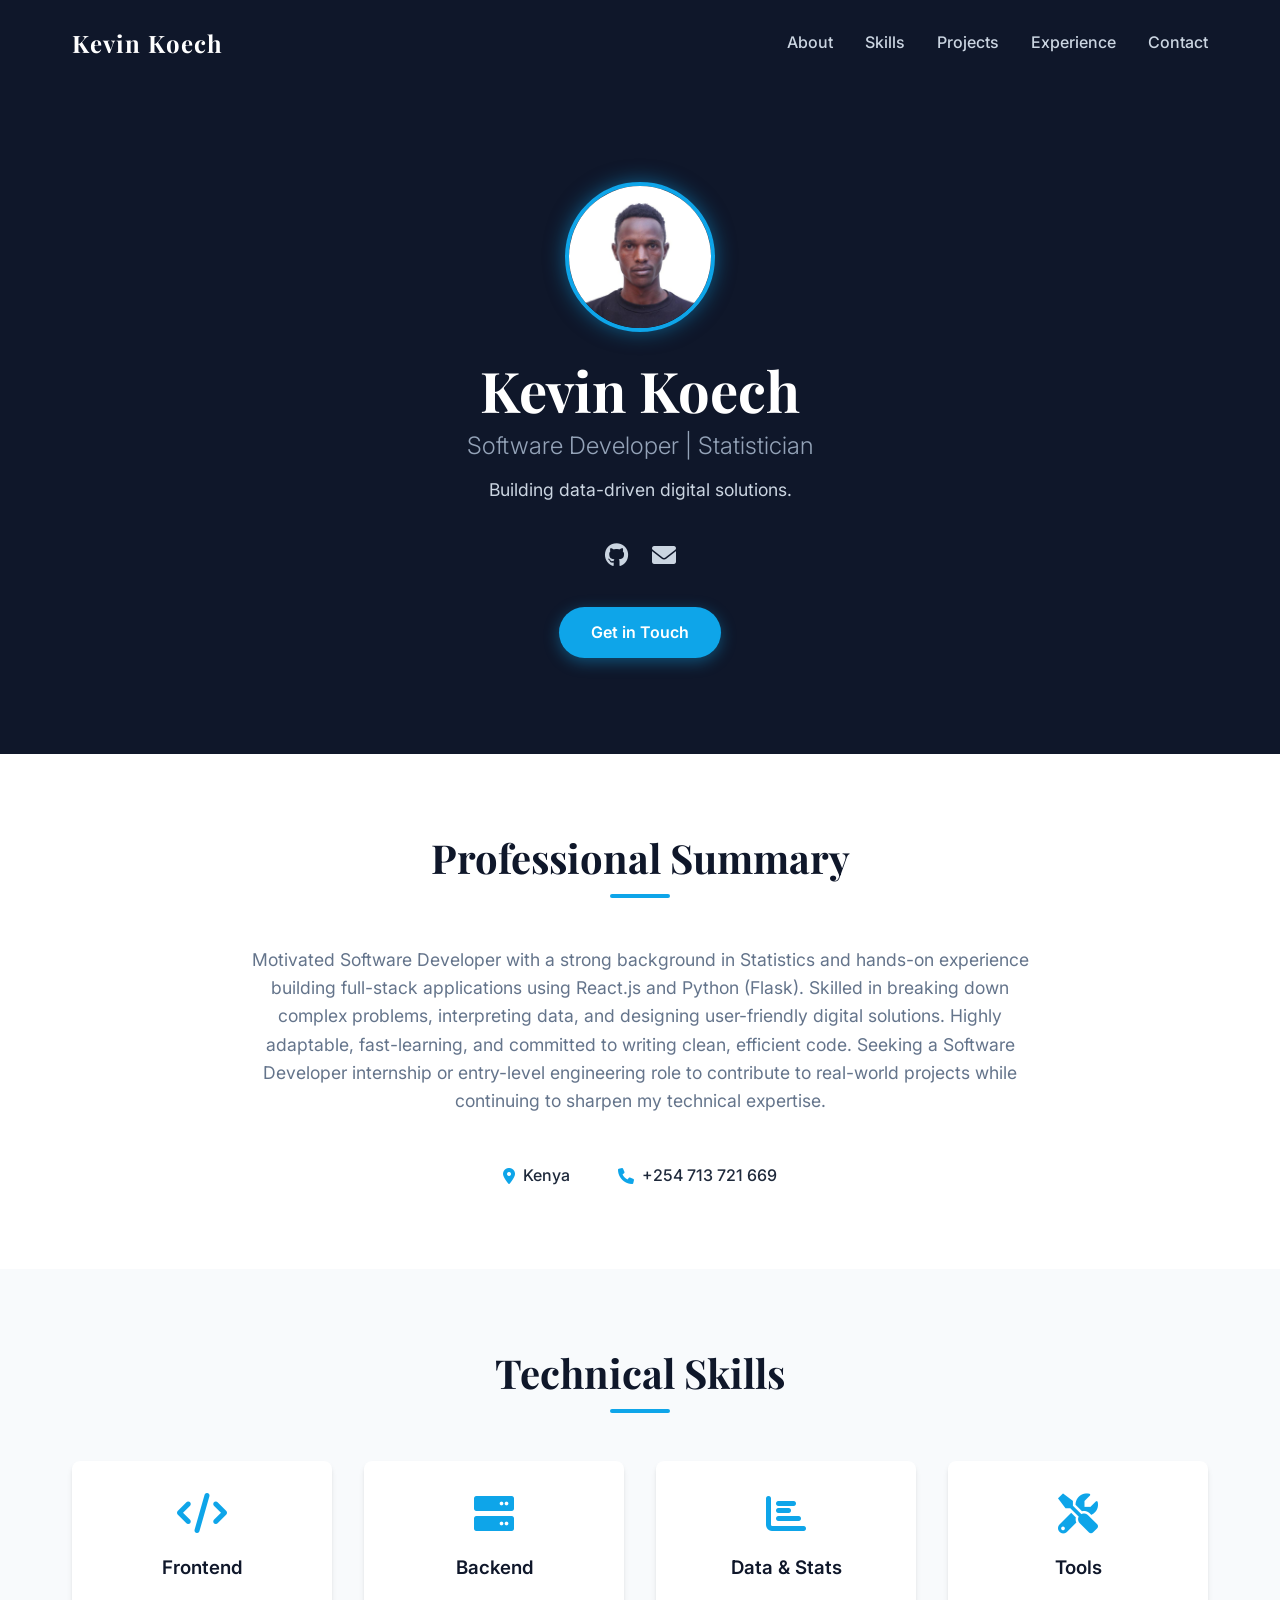
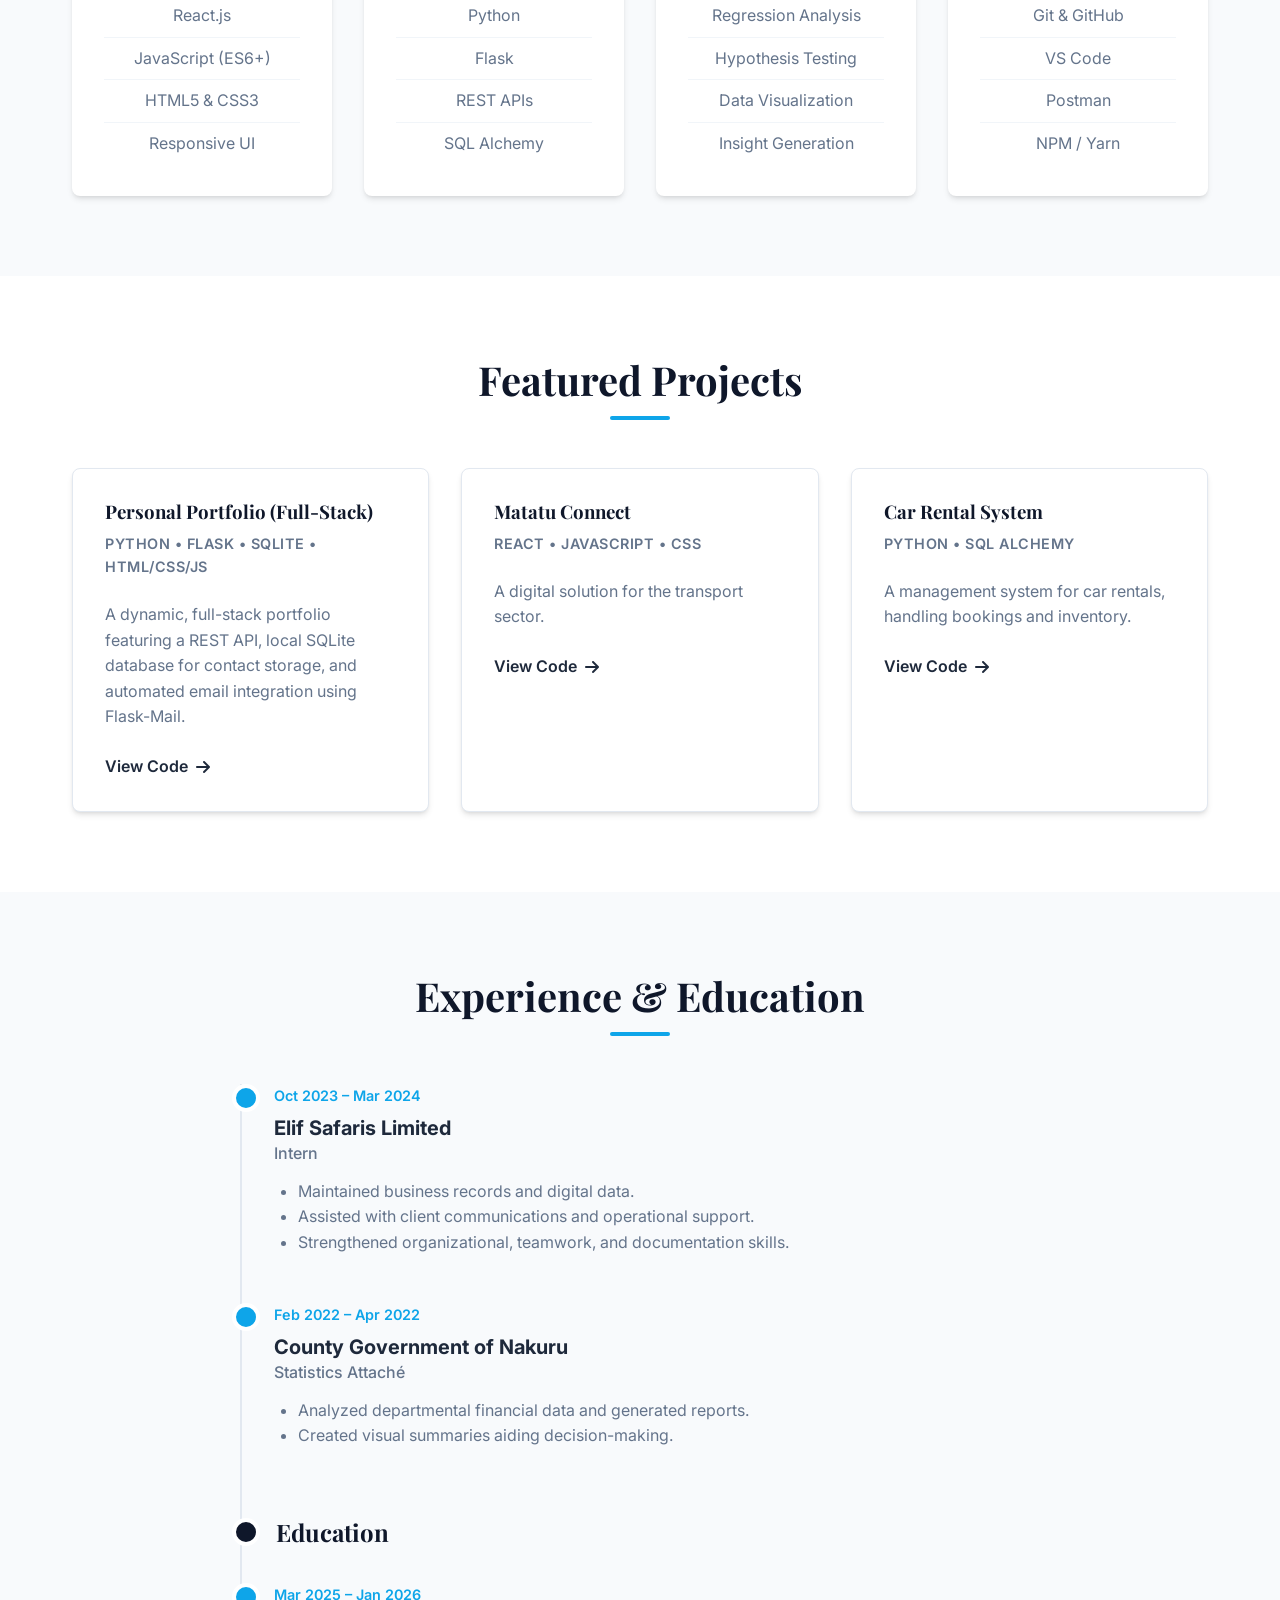
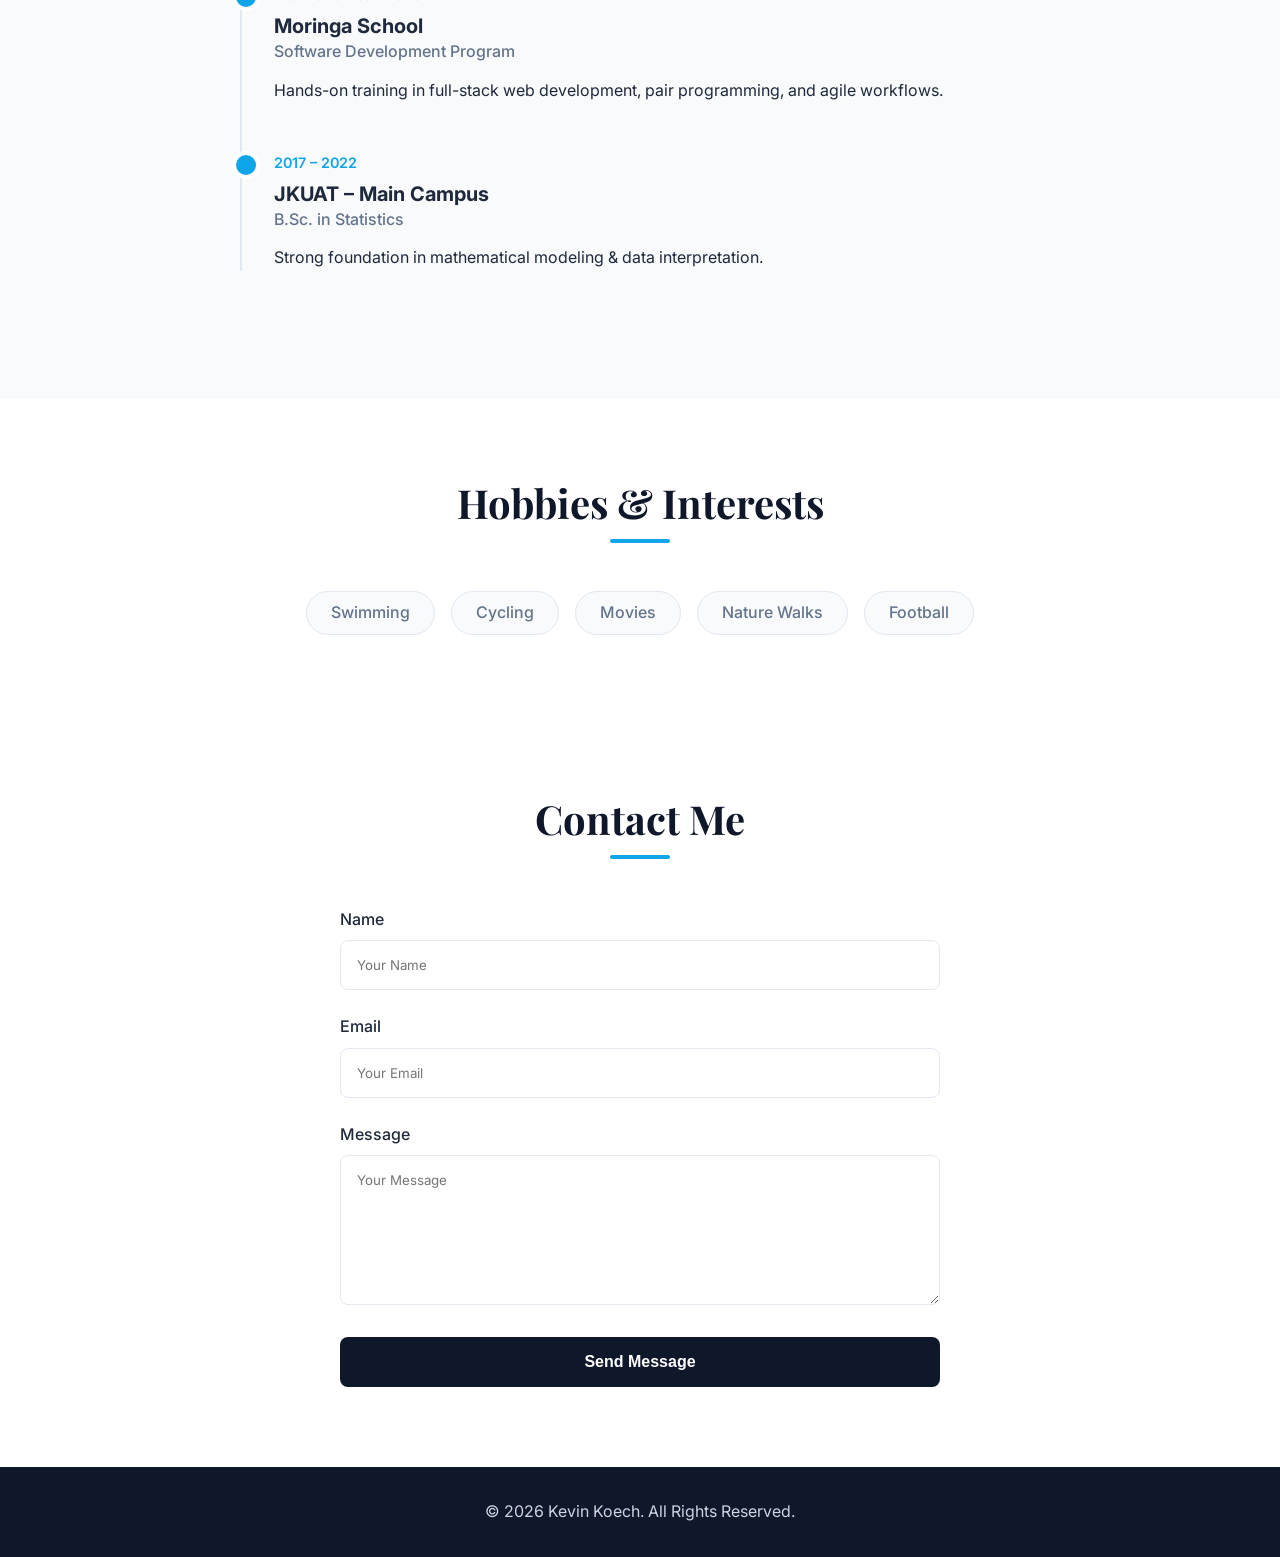
==== frontend/index.html @ fa2303ef "feat: initialize personal portfolio frontend with structure and sections" ====
<!DOCTYPE html>
<html lang="en">
<head>
    <meta charset="UTF-8">
    <meta name="viewport" content="width=device-width, initial-scale=1.0">
    <title>Kevin Koech | Software Developer & Statistician</title>
    <link rel="stylesheet" href="style.css">
    <link rel="icon" href="istockphoto-1432956286-612x612.jpg" type="image/x-jpg">
    <!-- Google Fonts -->
    <link rel="preconnect" href="https://fonts.googleapis.com">
    <link rel="preconnect" href="https://fonts.gstatic.com" crossorigin>
    <link href="https://fonts.googleapis.com/css2?family=Inter:wght@300;400;600;700&family=Playfair+Display:wght@700&display=swap" rel="stylesheet">
    <!-- Font Awesome for Icons -->
    <link rel="stylesheet" href="https://cdnjs.cloudflare.com/ajax/libs/font-awesome/6.0.0/css/all.min.css">
</head>
<body>
    <header id="home">
        <nav class="navbar">
            <div class="logo">Kevin Koech</div>
            <ul class="nav-links">
                <li><a href="#about">About</a></li>
                <li><a href="#skills">Skills</a></li>
                <li><a href="#projects">Projects</a></li>
                <li><a href="#experience">Experience</a></li>
                <li><a href="#contact">Contact</a></li>
            </ul>
            <div class="hamburger">
                <i class="fas fa-bars"></i>
            </div>
        </nav>
        <div class="hero">
            <div class="hero-content">
                <img src="WhatsApp Image 2024-10-29 at 21.34.34.jpeg" alt="Kevin Koech" class="profile-img">
                <h1>Kevin Koech</h1>
                <h2>Software Developer | Statistician</h2>
                <p>Building data-driven digital solutions.</p>
                <div class="social-links">
                    <a href="https://github.com/kvn-koech" target="_blank"><i class="fab fa-github"></i></a>
                    <a href="mailto:kevinkoech007@gmail.com"><i class="fas fa-envelope"></i></a>
                    <!-- Add LinkedIn if available, standard placeholder for now if user didn't provide -->
                </div>
                <a href="#contact" class="cta-btn">Get in Touch</a>
            </div>
        </div>
    </header>

    <main>
        <section id="about" class="section">
            <div class="container">
                <h2 class="section-title">Professional Summary</h2>
                <p class="summary-text">
                    Motivated Software Developer with a strong background in Statistics and hands-on experience building full-stack applications using React.js and Python (Flask). Skilled in breaking down complex problems, interpreting data, and designing user-friendly digital solutions. Highly adaptable, fast-learning, and committed to writing clean, efficient code. Seeking a Software Developer internship or entry-level engineering role to contribute to real-world projects while continuing to sharpen my technical expertise.
                </p>
                
                <div class="personal-details">
                    <div class="detail-item">
                        <i class="fas fa-map-marker-alt"></i>
                        <span>Kenya</span>
                    </div>
                    <div class="detail-item">
                        <i class="fas fa-phone"></i>
                        <span>+254 713 721 669</span>
                    </div>
                </div>
            </div>
        </section>

        <section id="skills" class="section bg-light">
            <div class="container">
                <h2 class="section-title">Technical Skills</h2>
                <div class="skills-grid">
                    <div class="skill-card">
                        <i class="fas fa-code"></i>
                        <h3>Frontend</h3>
                        <ul>
                            <li>React.js</li>
                            <li>JavaScript (ES6+)</li>
                            <li>HTML5 & CSS3</li>
                            <li>Responsive UI</li>
                        </ul>
                    </div>
                    <div class="skill-card">
                        <i class="fas fa-server"></i>
                        <h3>Backend</h3>
                        <ul>
                            <li>Python</li>
                            <li>Flask</li>
                            <li>REST APIs</li>
                            <li>SQL Alchemy</li>
                        </ul>
                    </div>
                    <div class="skill-card">
                        <i class="fas fa-chart-bar"></i>
                        <h3>Data & Stats</h3>
                        <ul>
                            <li>Regression Analysis</li>
                            <li>Hypothesis Testing</li>
                            <li>Data Visualization</li>
                            <li>Insight Generation</li>
                        </ul>
                    </div>
                    <div class="skill-card">
                        <i class="fas fa-tools"></i>
                        <h3>Tools</h3>
                        <ul>
                            <li>Git & GitHub</li>
                            <li>VS Code</li>
                            <li>Postman</li>
                            <li>NPM / Yarn</li>
                        </ul>
                    </div>
                </div>
            </div>
        </section>

        <section id="projects" class="section">
            <div class="container">
                <h2 class="section-title">Featured Projects</h2>
                <div class="projects-grid">
                    <div class="project-card">
                        <div class="project-info">
                            <h3>Personal Portfolio (Full-Stack)</h3>
                            <p class="tech-stack">Python • Flask • SQLite • HTML/CSS/JS</p>
                            <p>A dynamic, full-stack portfolio featuring a REST API, local SQLite database for contact storage, and automated email integration using Flask-Mail.</p>
                            <a href="https://github.com/kvn-koech" target="_blank" class="project-link">View Code <i class="fas fa-arrow-right"></i></a>
                        </div>
                    </div>
                    <div class="project-card">
                        <div class="project-info">
                            <h3>Matatu Connect</h3>
                            <p class="tech-stack">React • JavaScript • CSS</p>
                            <p>A digital solution for the transport sector.</p>
                            <a href="https://github.com/kvn-koech" target="_blank" class="project-link">View Code <i class="fas fa-arrow-right"></i></a>
                        </div>
                    </div>
                    <div class="project-card">
                        <div class="project-info">
                            <h3>Car Rental System</h3>
                            <p class="tech-stack">Python • SQL Alchemy</p>
                            <p>A management system for car rentals, handling bookings and inventory.</p>
                            <a href="https://github.com/kvn-koech" target="_blank" class="project-link">View Code <i class="fas fa-arrow-right"></i></a>
                        </div>
                    </div>
                </div>
            </div>
        </section>

        <section id="experience" class="section bg-light">
            <div class="container">
                <h2 class="section-title">Experience & Education</h2>
                <div class="timeline">
                    <!-- Experience -->
                    <div class="timeline-item">
                        <div class="timeline-date">Oct 2023 – Mar 2024</div>
                        <div class="timeline-content">
                            <h3>Elif Safaris Limited</h3>
                            <h4>Intern</h4>
                            <ul>
                                <li>Maintained business records and digital data.</li>
                                <li>Assisted with client communications and operational support.</li>
                                <li>Strengthened organizational, teamwork, and documentation skills.</li>
                            </ul>
                        </div>
                    </div>
                    <div class="timeline-item">
                        <div class="timeline-date">Feb 2022 – Apr 2022</div>
                        <div class="timeline-content">
                            <h3>County Government of Nakuru</h3>
                            <h4>Statistics Attaché</h4>
                            <ul>
                                <li>Analyzed departmental financial data and generated reports.</li>
                                <li>Created visual summaries aiding decision-making.</li>
                            </ul>
                        </div>
                    </div>
                    
                    <!-- Education -->
                    <div class="timeline-divider">Education</div>
                    
                    <div class="timeline-item">
                        <div class="timeline-date">Mar 2025 – Jan 2026</div>
                        <div class="timeline-content">
                            <h3>Moringa School</h3>
                            <h4>Software Development Program</h4>
                            <p>Hands-on training in full-stack web development, pair programming, and agile workflows.</p>
                        </div>
                    </div>
                    <div class="timeline-item">
                        <div class="timeline-date">2017 – 2022</div>
                        <div class="timeline-content">
                            <h3>JKUAT – Main Campus</h3>
                            <h4>B.Sc. in Statistics</h4>
                            <p>Strong foundation in mathematical modeling & data interpretation.</p>
                        </div>
                    </div>
                </div>
            </div>
        </section>
        
        <section id="hobbies" class="section">
             <div class="container">
                <h2 class="section-title">Hobbies & Interests</h2>
                <div class="hobbies-container">
                    <span class="hobby-tag">Swimming</span>
                    <span class="hobby-tag">Cycling</span>
                    <span class="hobby-tag">Movies</span>
                    <span class="hobby-tag">Nature Walks</span>
                    <span class="hobby-tag">Football</span>
                </div>
             </div>
        </section>

        <section id="contact" class="section contact-section">
            <div class="container">
                <h2 class="section-title">Contact Me</h2>
                <form id="contact-form">
                    <div class="form-group">
                        <label for="name">Name</label>
                        <input type="text" id="name" name="name" required placeholder="Your Name">
                    </div>
                    <div class="form-group">
                        <label for="email">Email</label>
                        <input type="email" id="email" name="email" required placeholder="Your Email">
                    </div>
                    <div class="form-group">
                        <label for="message">Message</label>
                        <textarea id="message" name="message" required placeholder="Your Message"></textarea>
                    </div>
                    <button type="submit" class="submit-btn">Send Message</button>
                </form>
            </div>
        </section>
    </main>

    <footer>
        <div class="container">
            <p>&copy; 2026 Kevin Koech. All Rights Reserved.</p>
        </div>
    </footer>

    <script src="script.js"></script>
</body>
</html>
---- frontend/style.css ----
/* CSS Variables for Premium Theme */
:root {
    --primary-color: #0f172a;    /* Slate 900 */
    --secondary-color: #334155;  /* Slate 700 */
    --accent-color: #0ea5e9;     /* Sky 500 */
    --accent-hover: #0284c7;     /* Sky 600 */
    --light-bg: #f8fafc;         /* Slate 50 */
    --white: #ffffff;
    --text-primary: #1e293b;     /* Slate 800 */
    --text-secondary: #64748b;   /* Slate 500 */
    --shadow: 0 4px 6px -1px rgb(0 0 0 / 0.1), 0 2px 4px -2px rgb(0 0 0 / 0.1);
    --shadow-hover: 0 10px 15px -3px rgb(0 0 0 / 0.1), 0 4px 6px -4px rgb(0 0 0 / 0.1);
    --radius: 0.5rem;
    --transition: all 0.3s ease;
}

/* Global Reset & Typography */
* {
    margin: 0;
    padding: 0;
    box-sizing: border-box;
}

body {
    font-family: 'Inter', sans-serif;
    line-height: 1.6;
    color: var(--text-primary);
    background-color: var(--white);
    scroll-behavior: smooth;
}

h1, h2, h3, h4 {
    font-family: 'Playfair Display', serif;
    color: var(--primary-color);
    line-height: 1.2;
}

a {
    text-decoration: none;
    color: inherit;
    transition: var(--transition);
}

ul {
    list-style: none;
}

img {
    max-width: 100%;
    display: block;
}

/* Utilities */
.container {
    max-width: 1200px;
    margin: 0 auto;
    padding: 0 2rem;
}

.section {
    padding: 5rem 0;
}

.section-title {
    font-size: 2.5rem;
    text-align: center;
    margin-bottom: 3rem;
    position: relative;
    padding-bottom: 1rem;
}

.section-title::after {
    content: '';
    position: absolute;
    bottom: 0;
    left: 50%;
    transform: translateX(-50%);
    width: 60px;
    height: 4px;
    background-color: var(--accent-color);
    border-radius: 2px;
}

.bg-light {
    background-color: var(--light-bg);
}

/* Header & Navbar */
header {
    background-color: var(--primary-color);
    color: var(--white);
    position: relative;
}

.navbar {
    display: flex;
    justify-content: space-between;
    align-items: center;
    padding: 1.5rem 2rem;
    max-width: 1200px;
    margin: 0 auto;
}

.logo {
    font-family: 'Playfair Display', serif;
    font-size: 1.5rem;
    font-weight: 700;
    letter-spacing: 1px;
}

.nav-links {
    display: flex;
    gap: 2rem;
}

.nav-links a {
    color: #cbd5e1; /* Slate 300 */
    font-weight: 500;
    position: relative;
}

.nav-links a:hover {
    color: var(--white);
}

.nav-links a::after {
    content: '';
    position: absolute;
    width: 0;
    height: 2px;
    bottom: -5px;
    left: 0;
    background-color: var(--accent-color);
    transition: var(--transition);
}

.nav-links a:hover::after {
    width: 100%;
}

.hamburger {
    display: none;
    cursor: pointer;
    font-size: 1.5rem;
}

/* Hero Section */
.hero {
    display: flex;
    justify-content: center;
    align-items: center;
    text-align: center;
    padding: 6rem 1rem;
    background: linear-gradient(rgba(15, 23, 42, 0.9), rgba(15, 23, 42, 0.9)), url('https://images.unsplash.com/photo-1451187580459-43490279c0fa?auto=format&fit=crop&q=80') center/cover no-repeat;
}

.profile-img {
    width: 150px;
    height: 150px;
    border-radius: 50%;
    border: 4px solid var(--accent-color);
    object-fit: cover;
    margin: 0 auto 1.5rem;
    box-shadow: 0 0 20px rgba(14, 165, 233, 0.5);
}

.hero h1 {
    font-size: 3.5rem;
    margin-bottom: 0.5rem;
    color: var(--white);
}

.hero h2 {
    font-family: 'Inter', sans-serif;
    font-size: 1.5rem;
    font-weight: 300;
    color: #94a3b8; /* Slate 400 */
    margin-bottom: 1rem;
}

.hero p {
    font-size: 1.1rem;
    color: #cbd5e1;
    margin-bottom: 2rem;
}

.social-links {
    display: flex;
    justify-content: center;
    gap: 1.5rem;
    margin-bottom: 2rem;
}

.social-links a {
    font-size: 1.5rem;
    color: #cbd5e1;
}

.social-links a:hover {
    color: var(--accent-color);
    transform: translateY(-3px);
}

.cta-btn {
    display: inline-block;
    padding: 0.8rem 2rem;
    background-color: var(--accent-color);
    color: var(--white);
    border-radius: 50px;
    font-weight: 600;
    box-shadow: 0 4px 15px rgba(14, 165, 233, 0.4);
}

.cta-btn:hover {
    background-color: var(--accent-hover);
    transform: translateY(-2px);
    box-shadow: 0 6px 20px rgba(14, 165, 233, 0.6);
}

/* About Section */
.summary-text {
    font-size: 1.1rem;
    text-align: center;
    max-width: 800px;
    margin: 0 auto 3rem;
    color: var(--text-secondary);
}

.personal-details {
    display: flex;
    justify-content: center;
    gap: 3rem;
    color: var(--text-primary);
    font-weight: 500;
}

.detail-item {
    display: flex;
    align-items: center;
    gap: 0.5rem;
}

.detail-item i {
    color: var(--accent-color);
}

/* Skills Grid */
.skills-grid {
    display: grid;
    grid-template-columns: repeat(auto-fit, minmax(250px, 1fr));
    gap: 2rem;
}

.skill-card {
    background-color: var(--white);
    padding: 2rem;
    border-radius: var(--radius);
    box-shadow: var(--shadow);
    text-align: center;
    transition: var(--transition);
}

.skill-card:hover {
    transform: translateY(-5px);
    box-shadow: var(--shadow-hover);
}

.skill-card i {
    font-size: 2.5rem;
    color: var(--accent-color);
    margin-bottom: 1.5rem;
}

.skill-card h3 {
    margin-bottom: 1rem;
    font-family: 'Inter', sans-serif;
    font-weight: 600;
}

.skill-card ul li {
    padding: 0.5rem 0;
    color: var(--text-secondary);
    border-bottom: 1px solid #f1f5f9;
}

.skill-card ul li:last-child {
    border-bottom: none;
}

/* Projects Grid */
.projects-grid {
    display: grid;
    grid-template-columns: repeat(auto-fit, minmax(300px, 1fr));
    gap: 2rem;
}

.project-card {
    background-color: var(--white);
    border-radius: var(--radius);
    overflow: hidden;
    box-shadow: var(--shadow);
    border: 1px solid #e2e8f0;
    transition: var(--transition);
}

.project-card:hover {
    transform: translateY(-5px);
    box-shadow: var(--shadow-hover);
    border-color: var(--accent-color);
}

.project-info {
    padding: 2rem;
}

.project-info h3 {
    margin-bottom: 0.5rem;
    font-family: 'Playfair Display', serif;
}

.tech-stack {
    color: var(--accent-color);
    font-size: 0.9rem;
    font-weight: 600;
    margin-bottom: 1rem;
    text-transform: uppercase;
    letter-spacing: 0.5px;
}

.project-info p {
    color: var(--text-secondary);
    margin-bottom: 1.5rem;
}

.project-link {
    display: inline-flex;
    align-items: center;
    gap: 0.5rem;
    color: var(--text-primary);
    font-weight: 600;
}

.project-link:hover {
    color: var(--accent-color);
}

/* Timeline (Experience & Education) */
.timeline {
    max-width: 800px;
    margin: 0 auto;
    position: relative;
    padding-left: 2rem;
    border-left: 2px solid #e2e8f0;
}

.timeline-item {
    margin-bottom: 3rem;
    position: relative;
}

.timeline-item::before {
    content: '';
    position: absolute;
    width: 20px;
    height: 20px;
    background-color: var(--accent-color);
    border-radius: 50%;
    left: -2.6rem;
    top: 0;
    border: 4px solid var(--white);
}

.timeline-date {
    font-size: 0.9rem;
    color: var(--accent-color);
    font-weight: 600;
    margin-bottom: 0.5rem;
}

.timeline-content h3 {
    font-size: 1.25rem;
    margin-bottom: 0.25rem;
    font-family: 'Inter', sans-serif;
    color: var(--text-primary);
}

.timeline-content h4 {
    font-size: 1rem;
    color: var(--text-secondary);
    font-family: 'Inter', sans-serif;
    margin-bottom: 1rem;
    font-weight: 500;
}

.timeline-content ul {
    list-style: disc;
    padding-left: 1.5rem;
    color: var(--text-secondary);
}

.timeline-divider {
    font-size: 1.5rem;
    font-family: 'Playfair Display', serif;
    font-weight: 700;
    color: var(--primary-color);
    margin: 4rem 0 2rem -2.6rem;
    display: flex;
    align-items: center;
    gap: 1rem;
}

.timeline-divider::before {
    content: '';
    display: block;
    width: 20px;
    height: 20px;
    background-color: var(--primary-color);
    border-radius: 50%;
    border: 4px solid var(--white);
}

/* Hobbies */
.hobbies-container {
    display: flex;
    justify-content: center;
    flex-wrap: wrap;
    gap: 1rem;
}

.hobby-tag {
    background-color: var(--light-bg);
    padding: 0.5rem 1.5rem;
    border-radius: 50px;
    color: var(--text-secondary);
    font-weight: 500;
    border: 1px solid #e2e8f0;
    transition: var(--transition);
}

.hobby-tag:hover {
    background-color: var(--accent-color);
    color: var(--white);
    border-color: var(--accent-color);
}

/* Contact Form */
.contact-section {
    background-color: var(--white);
}

#contact-form {
    max-width: 600px;
    margin: 0 auto;
}

.form-group {
    margin-bottom: 1.5rem;
}

.form-group label {
    display: block;
    margin-bottom: 0.5rem;
    color: var(--text-primary);
    font-weight: 500;
}

.form-group input,
.form-group textarea {
    width: 100%;
    padding: 1rem;
    border: 1px solid #e2e8f0;
    border-radius: var(--radius);
    font-family: 'Inter', sans-serif;
    transition: var(--transition);
}

.form-group textarea {
    height: 150px;
    resize: vertical;
}

.form-group input:focus,
.form-group textarea:focus {
    outline: none;
    border-color: var(--accent-color);
    box-shadow: 0 0 0 3px rgba(14, 165, 233, 0.1);
}

.submit-btn {
    width: 100%;
    padding: 1rem;
    background-color: var(--primary-color);
    color: var(--white);
    border: none;
    border-radius: var(--radius);
    font-size: 1rem;
    font-weight: 600;
    cursor: pointer;
    transition: var(--transition);
}

.submit-btn:hover {
    background-color: var(--secondary-color);
}

/* Footer */
footer {
    background-color: var(--primary-color);
    color: #cbd5e1;
    text-align: center;
    padding: 2rem 0;
}

/* Responsive */
@media (max-width: 768px) {
    .nav-links {
        display: none;
        flex-direction: column;
        position: absolute;
        top: 100%;
        left: 0;
        width: 100%;
        background-color: var(--primary-color);
        padding: 1rem 0;
        text-align: center;
    }
    
    .nav-links.active {
        display: flex;
    }
    
    .hamburger {
        display: block;
    }
    
    .hero h1 {
        font-size: 2.5rem;
    }
    
    .timeline {
        padding-left: 1.5rem;
    }
    
    .timeline-item::before {
        left: -1.9rem;
        width: 12px;
        height: 12px;
        border-width: 2px;
    }
    
    .timeline-divider {
        margin-left: -1.9rem;
    }
    
    .personal-details {
        flex-direction: column;
        align-items: center;
        gap: 1rem;
    }
}
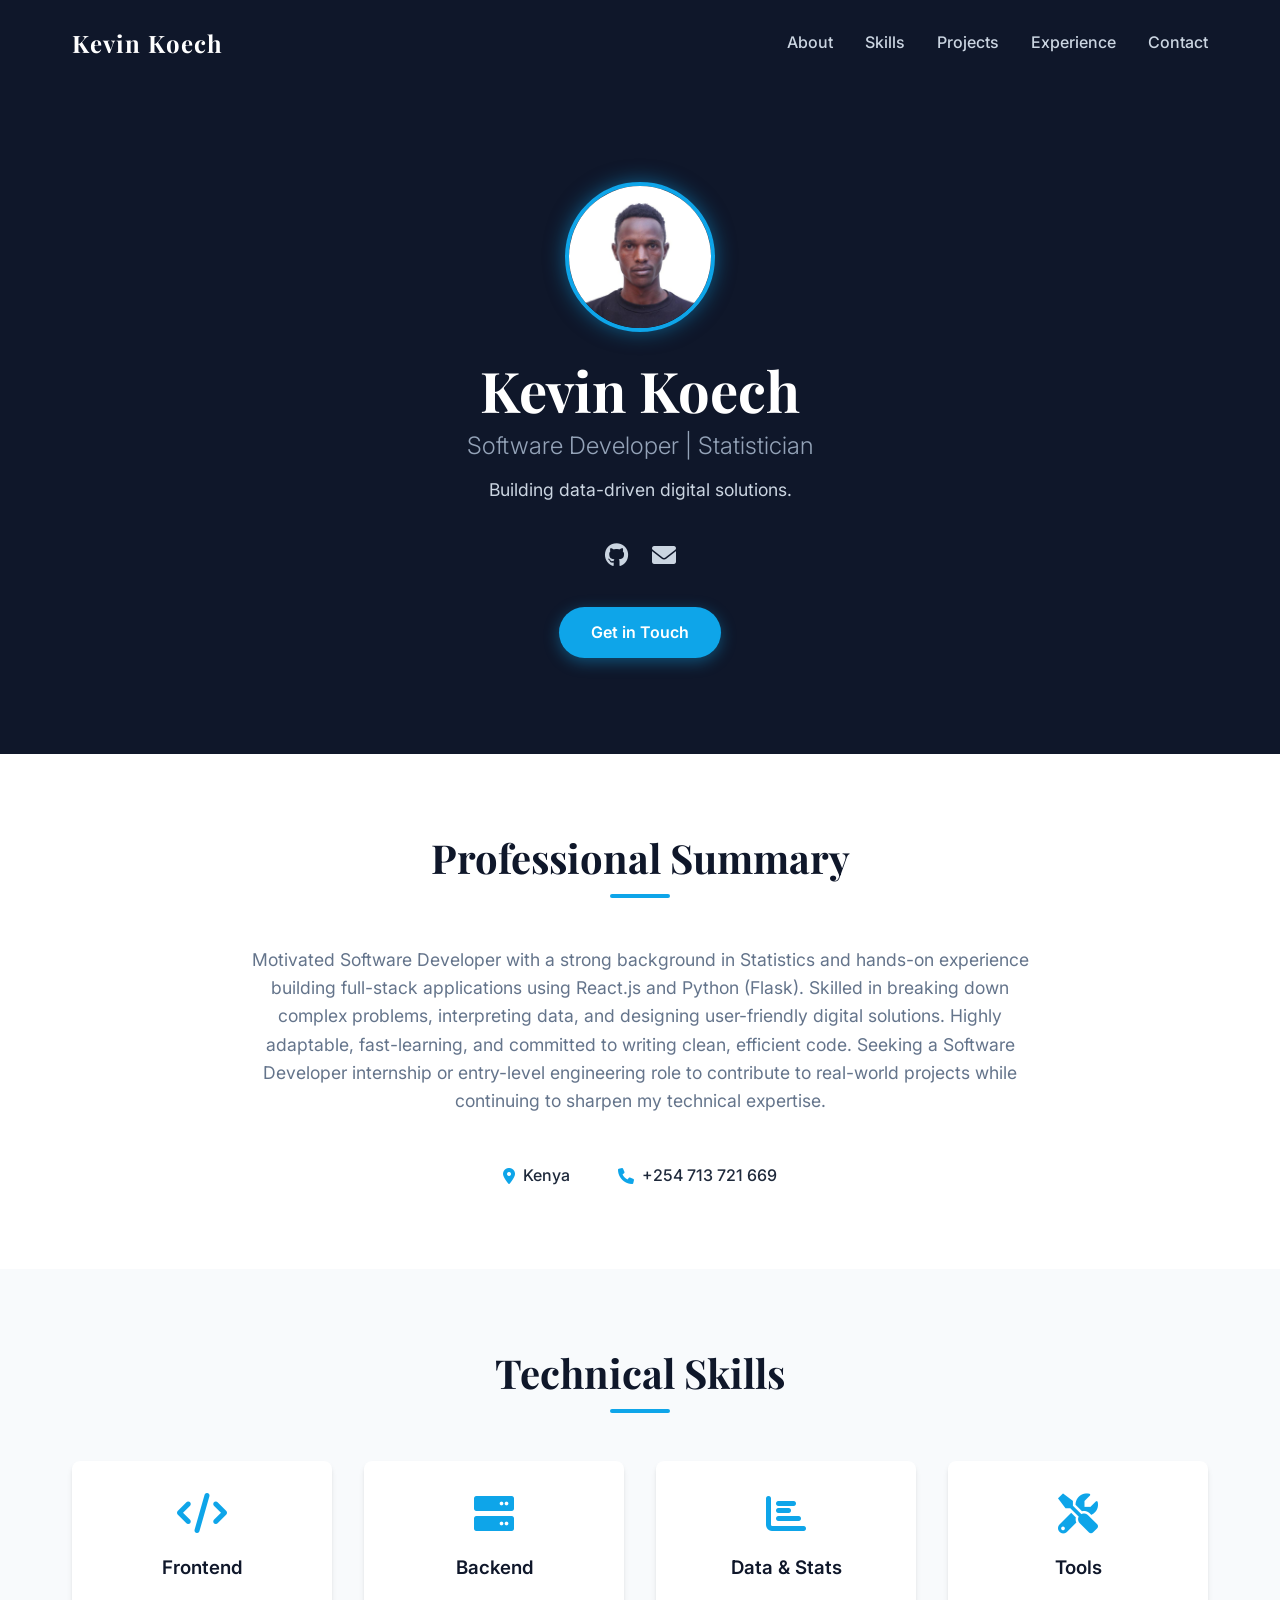
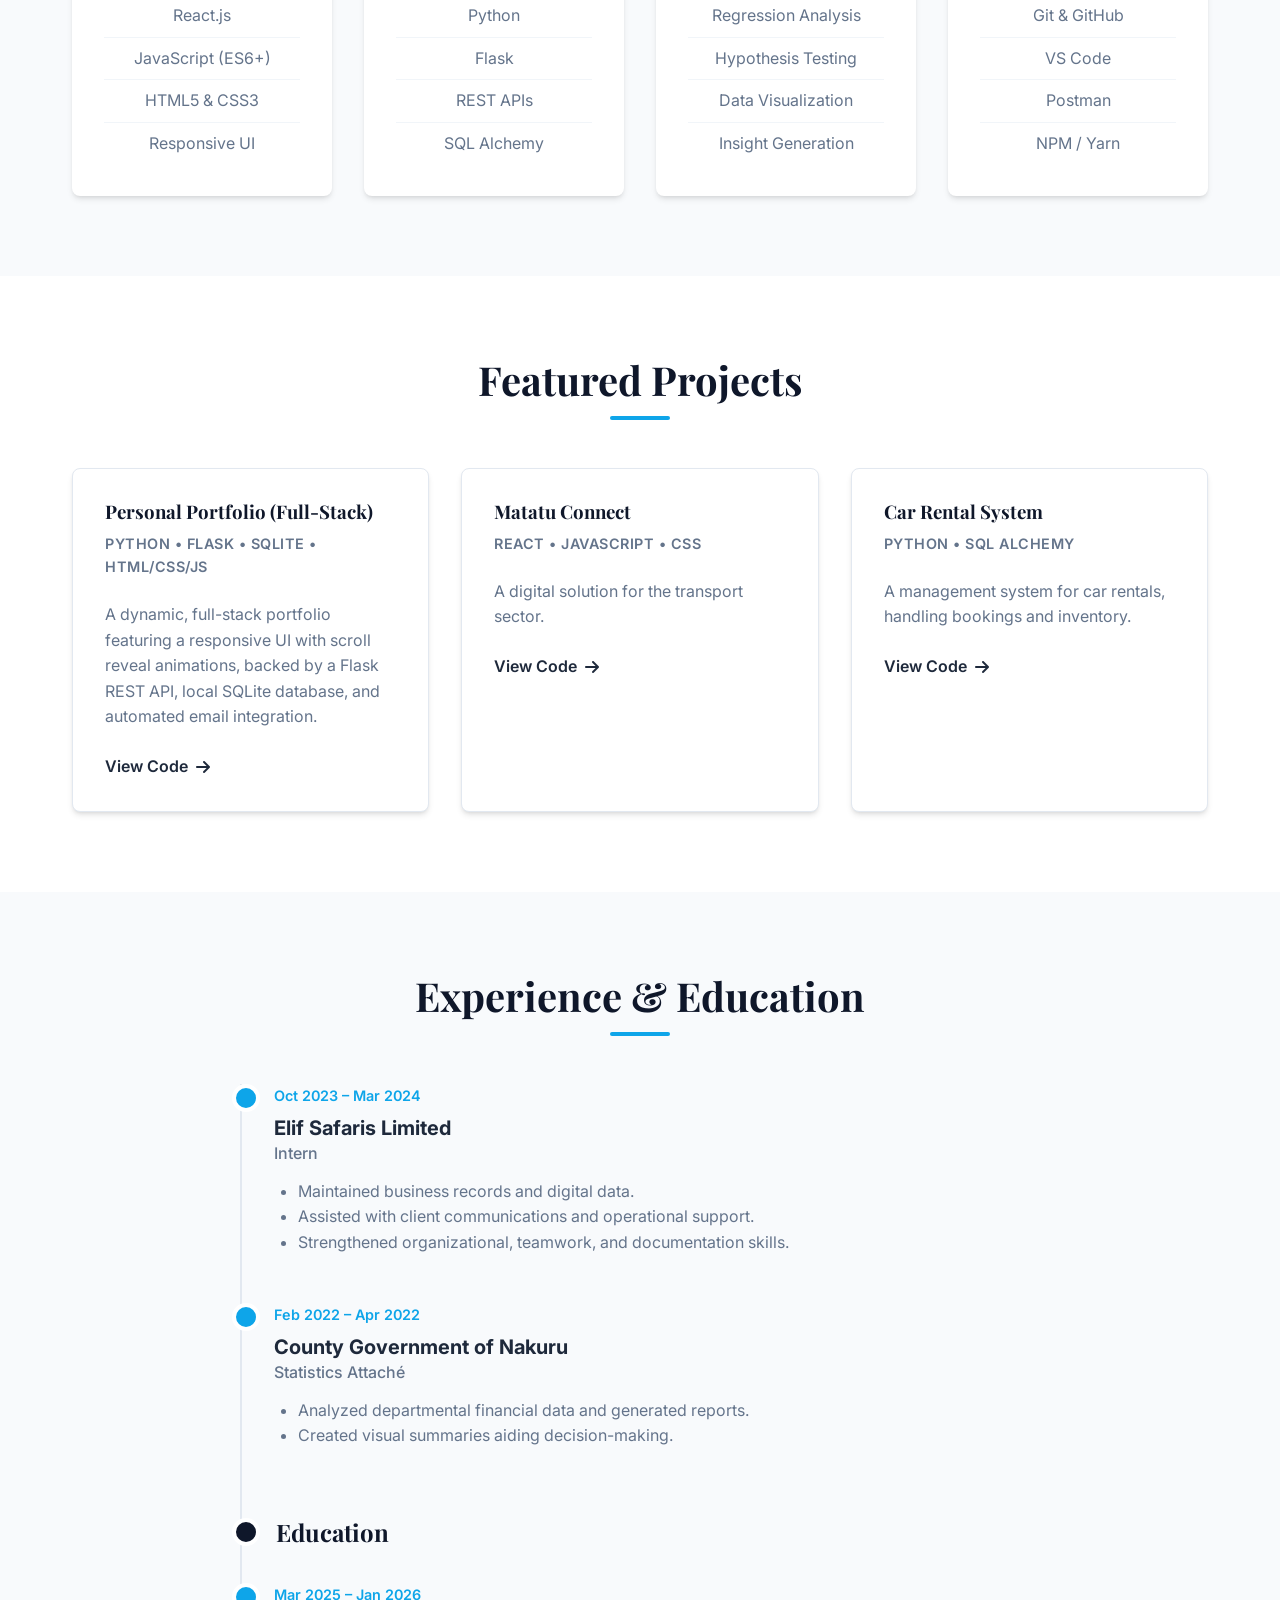
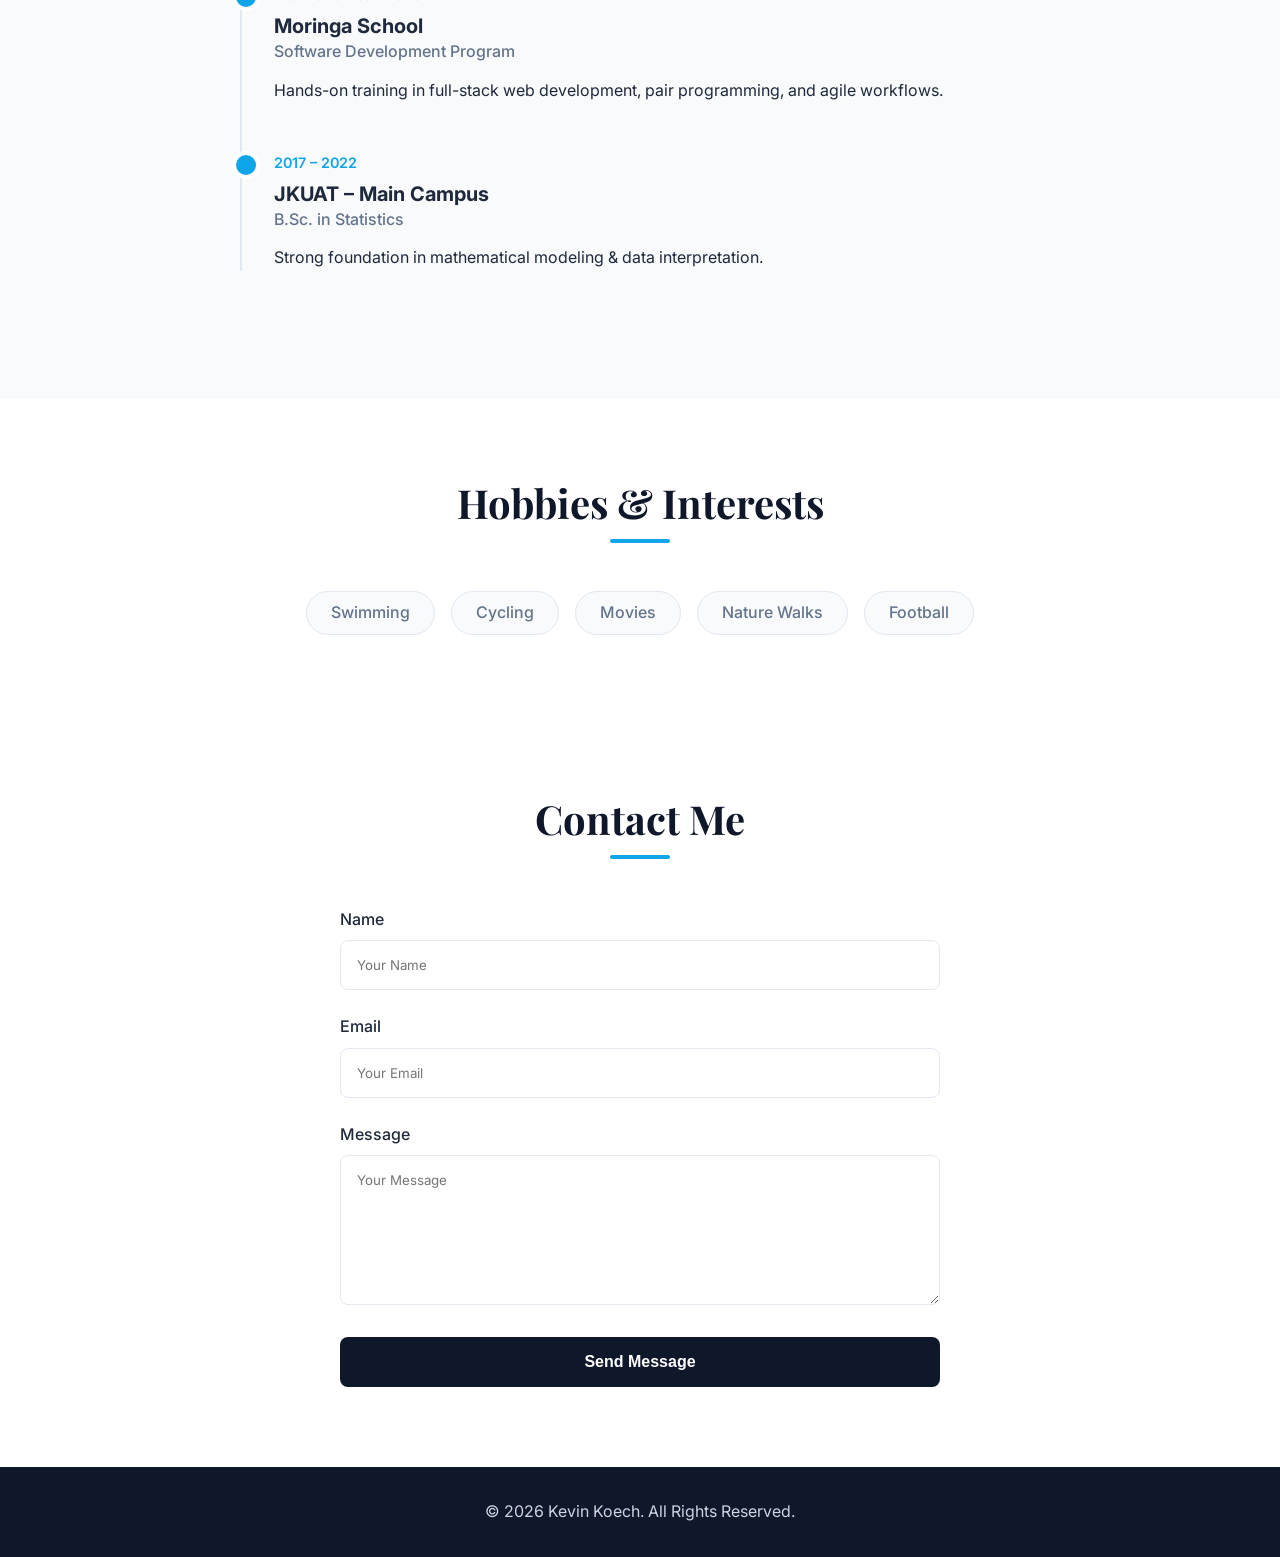
==== commit d7291bc0: "feat: initialize personal portfolio frontend with index.html structure" ====
--- a/frontend/index.html
+++ b/frontend/index.html
@@ -121,7 +121,7 @@
                         <div class="project-info">
                             <h3>Personal Portfolio (Full-Stack)</h3>
                             <p class="tech-stack">Python • Flask • SQLite • HTML/CSS/JS</p>
-                            <p>A dynamic, full-stack portfolio featuring a REST API, local SQLite database for contact storage, and automated email integration using Flask-Mail.</p>
+                            <p>A dynamic, full-stack portfolio featuring a responsive UI with scroll reveal animations, backed by a Flask REST API, local SQLite database, and automated email integration.</p>
                             <a href="https://github.com/kvn-koech" target="_blank" class="project-link">View Code <i class="fas fa-arrow-right"></i></a>
                         </div>
                     </div>
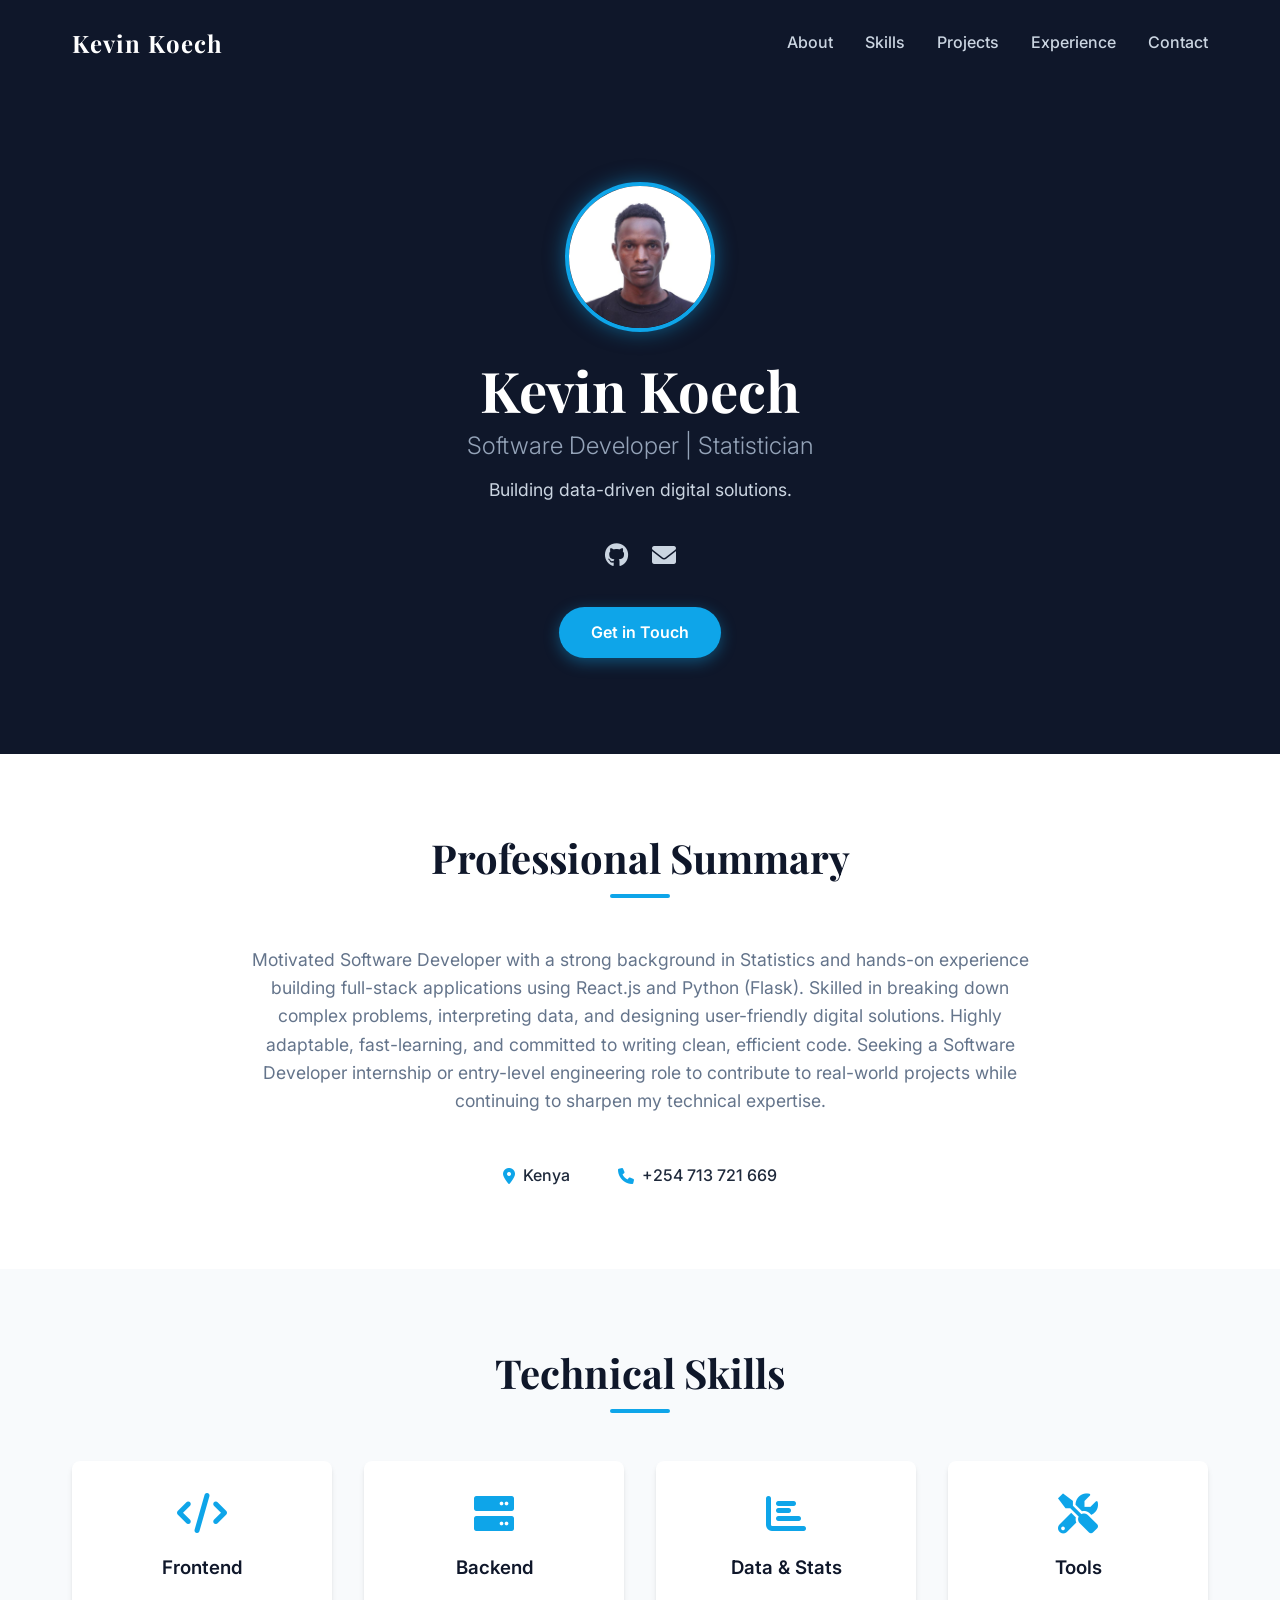
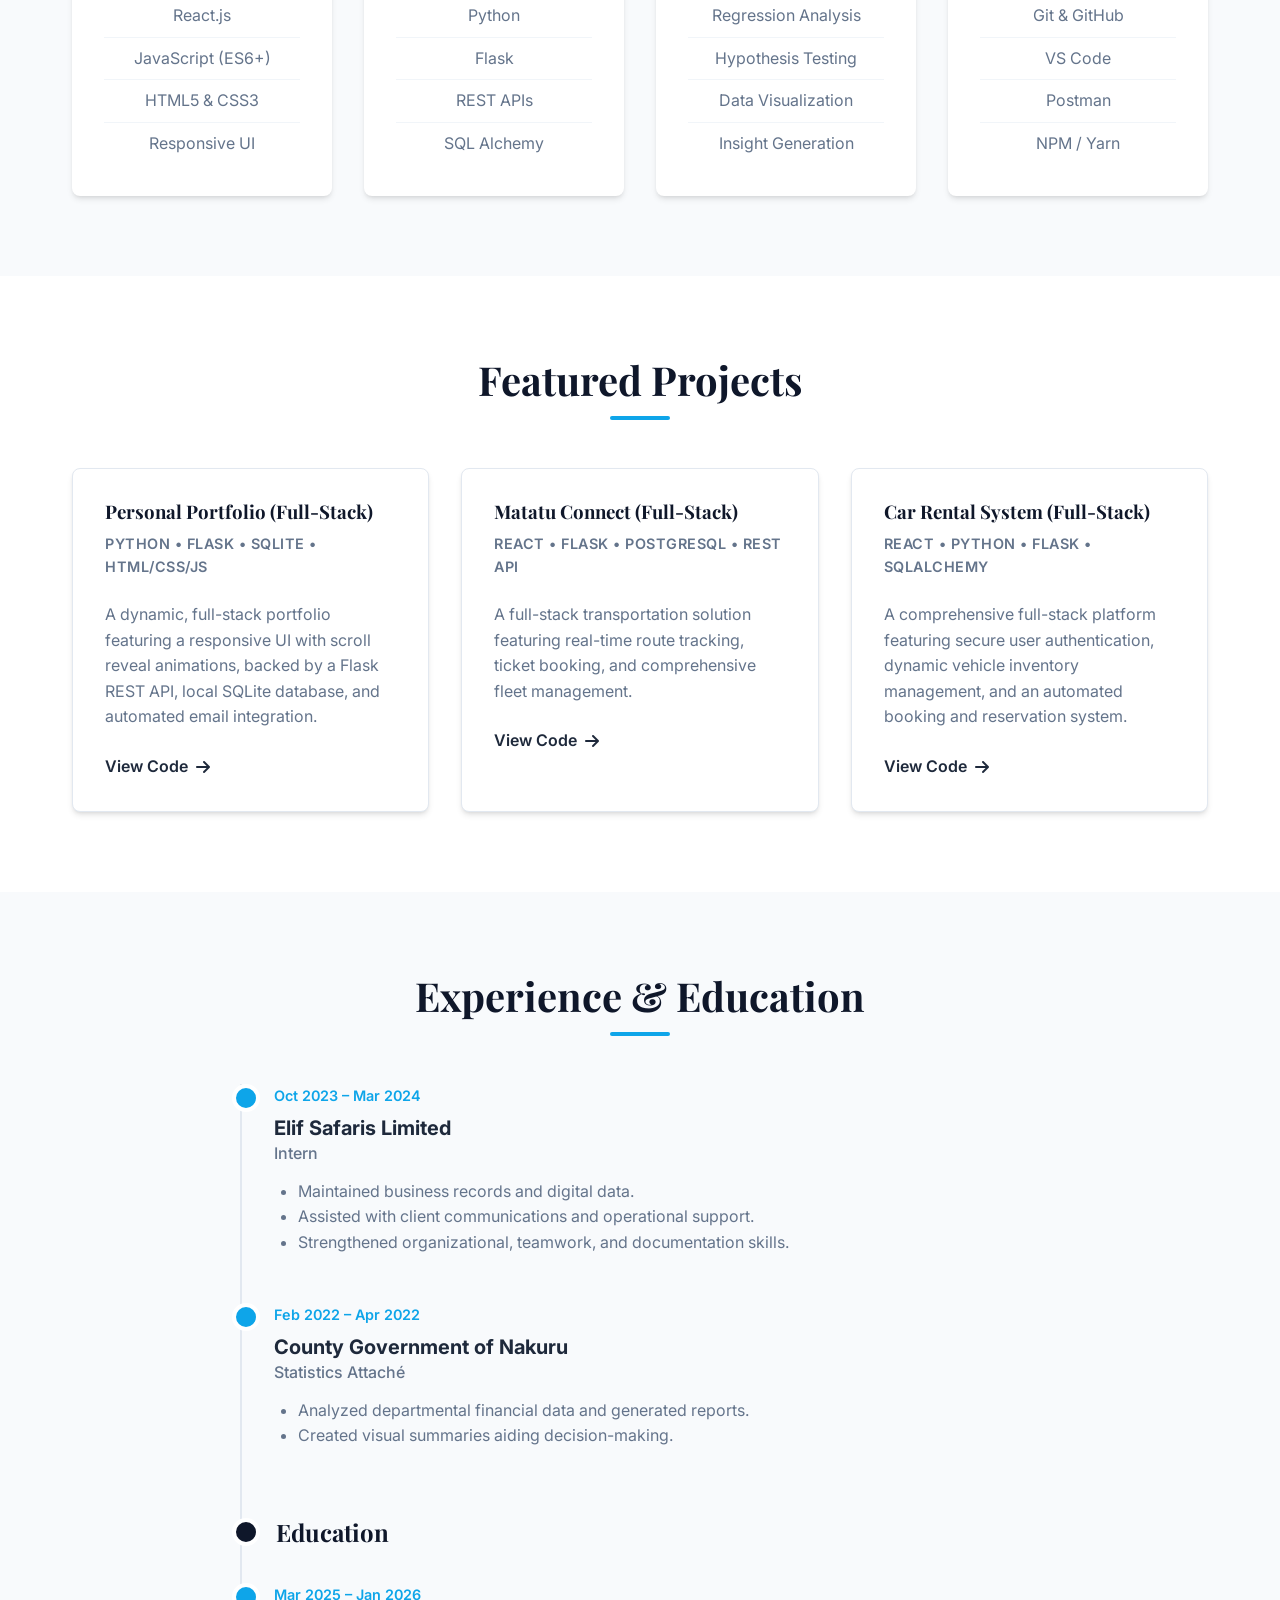
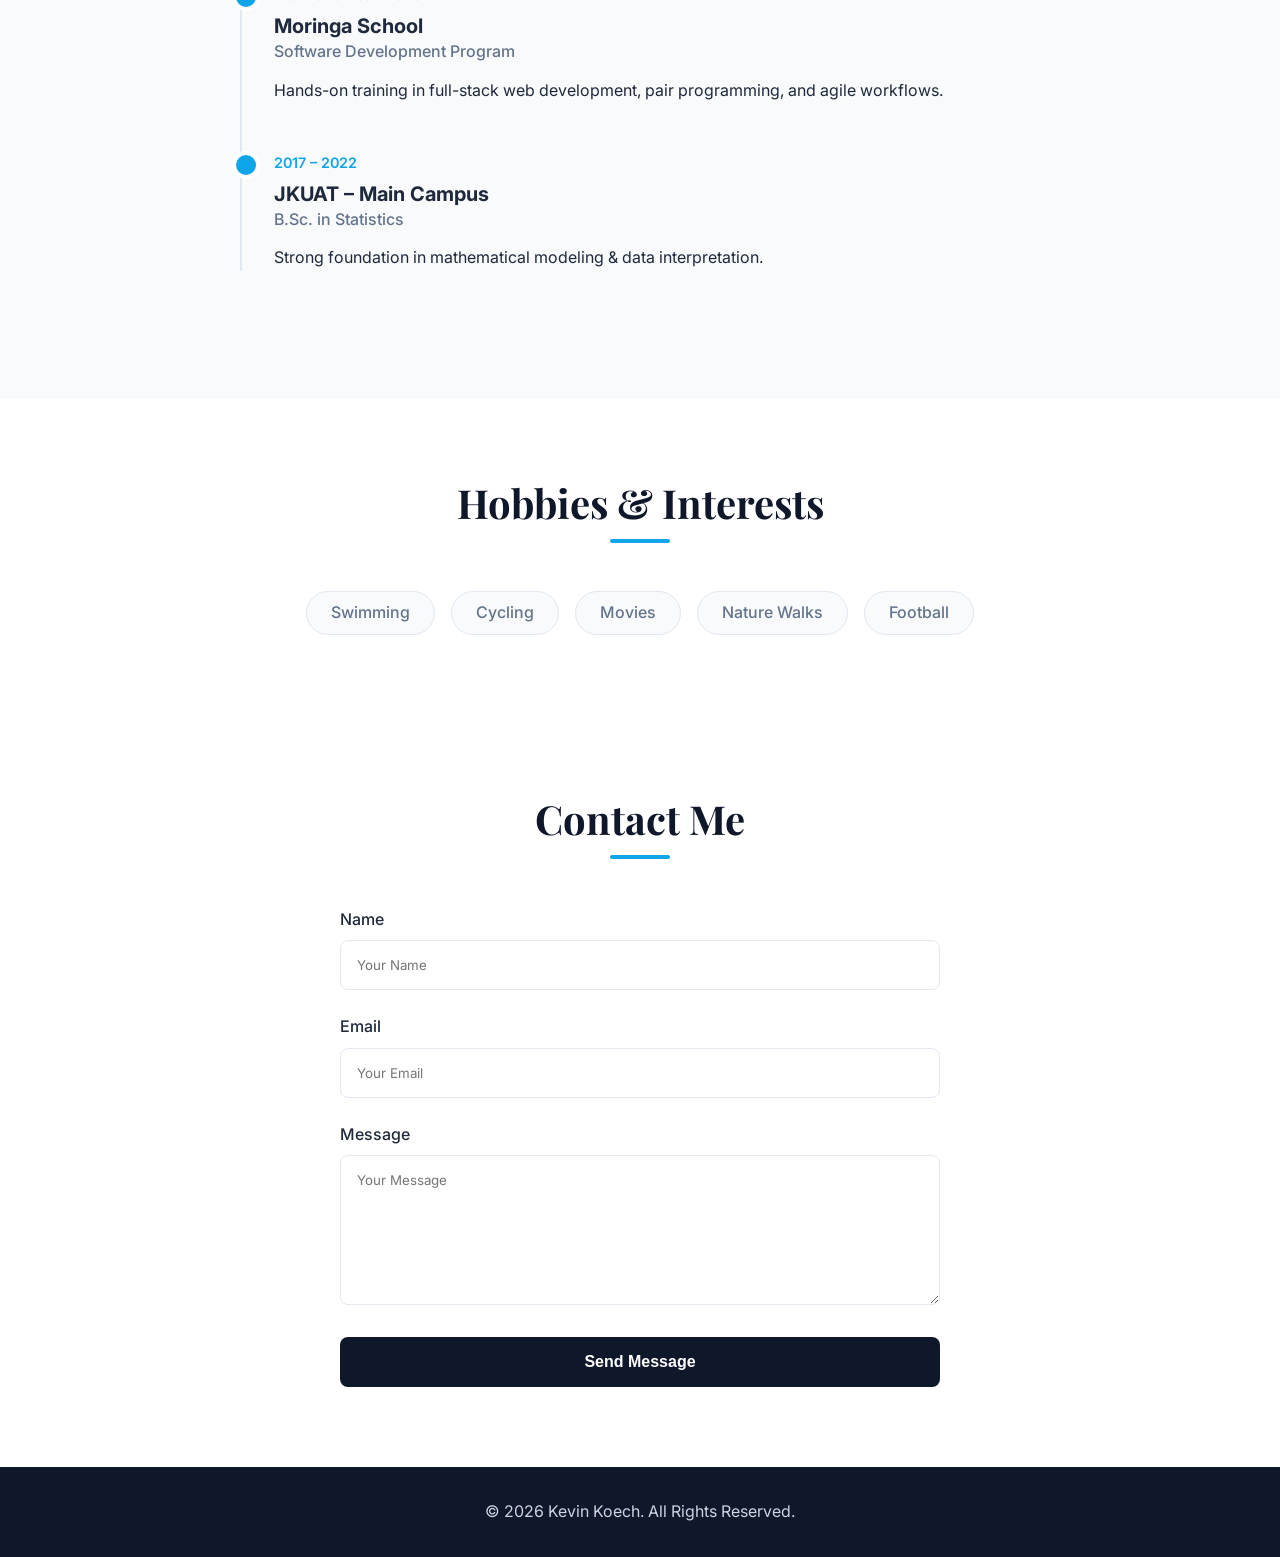
==== commit ad7ba309: "feat: initialize portfolio landing page with sections for about, skills, projects, and experience" ====
--- a/frontend/index.html
+++ b/frontend/index.html
@@ -127,17 +127,17 @@
                     </div>
                     <div class="project-card">
                         <div class="project-info">
-                            <h3>Matatu Connect</h3>
-                            <p class="tech-stack">React • JavaScript • CSS</p>
-                            <p>A digital solution for the transport sector.</p>
+                            <h3>Matatu Connect (Full-Stack)</h3>
+                            <p class="tech-stack">React • Flask • PostgreSQL • REST API</p>
+                            <p>A full-stack transportation solution featuring real-time route tracking, ticket booking, and comprehensive fleet management.</p>
                             <a href="https://github.com/kvn-koech" target="_blank" class="project-link">View Code <i class="fas fa-arrow-right"></i></a>
                         </div>
                     </div>
                     <div class="project-card">
                         <div class="project-info">
-                            <h3>Car Rental System</h3>
-                            <p class="tech-stack">Python • SQL Alchemy</p>
-                            <p>A management system for car rentals, handling bookings and inventory.</p>
+                            <h3>Car Rental System (Full-Stack)</h3>
+                            <p class="tech-stack">React • Python • Flask • SQLAlchemy</p>
+                            <p>A comprehensive full-stack platform featuring secure user authentication, dynamic vehicle inventory management, and an automated booking and reservation system.</p>
                             <a href="https://github.com/kvn-koech" target="_blank" class="project-link">View Code <i class="fas fa-arrow-right"></i></a>
                         </div>
                     </div>
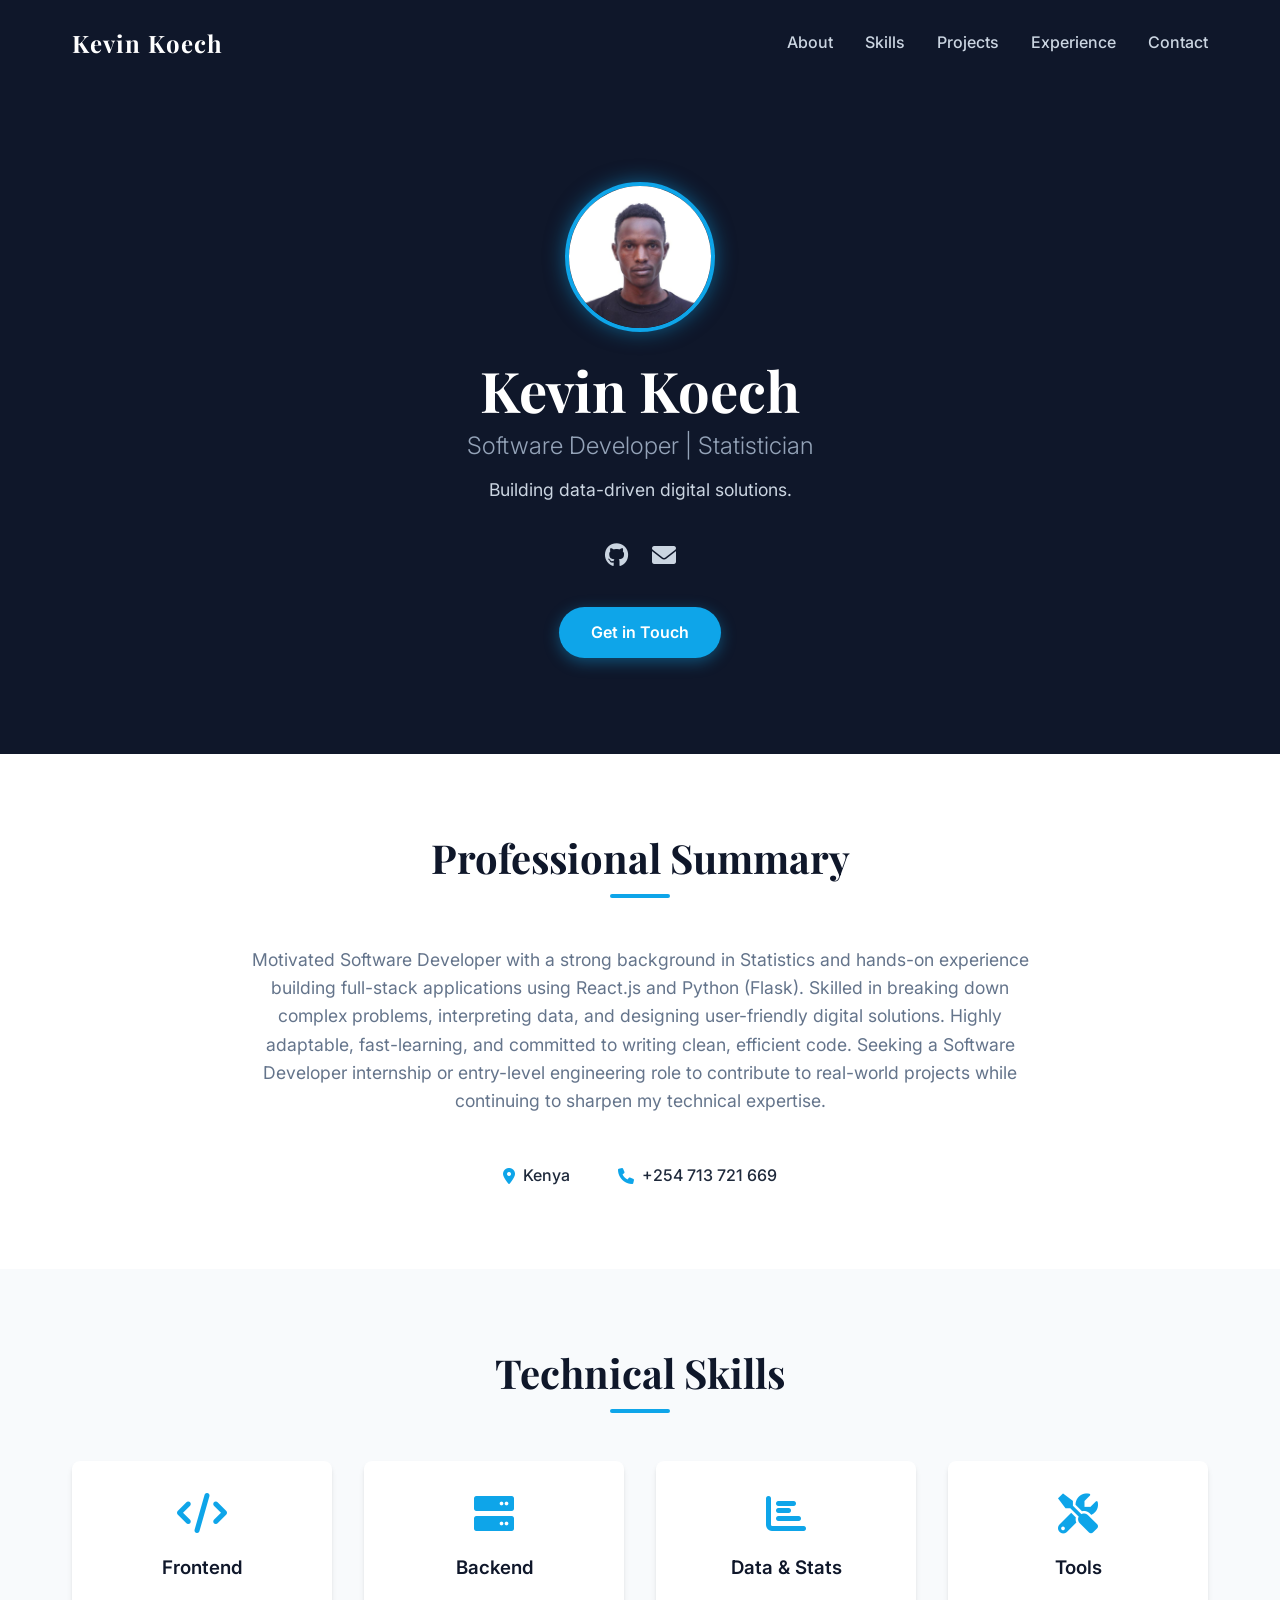
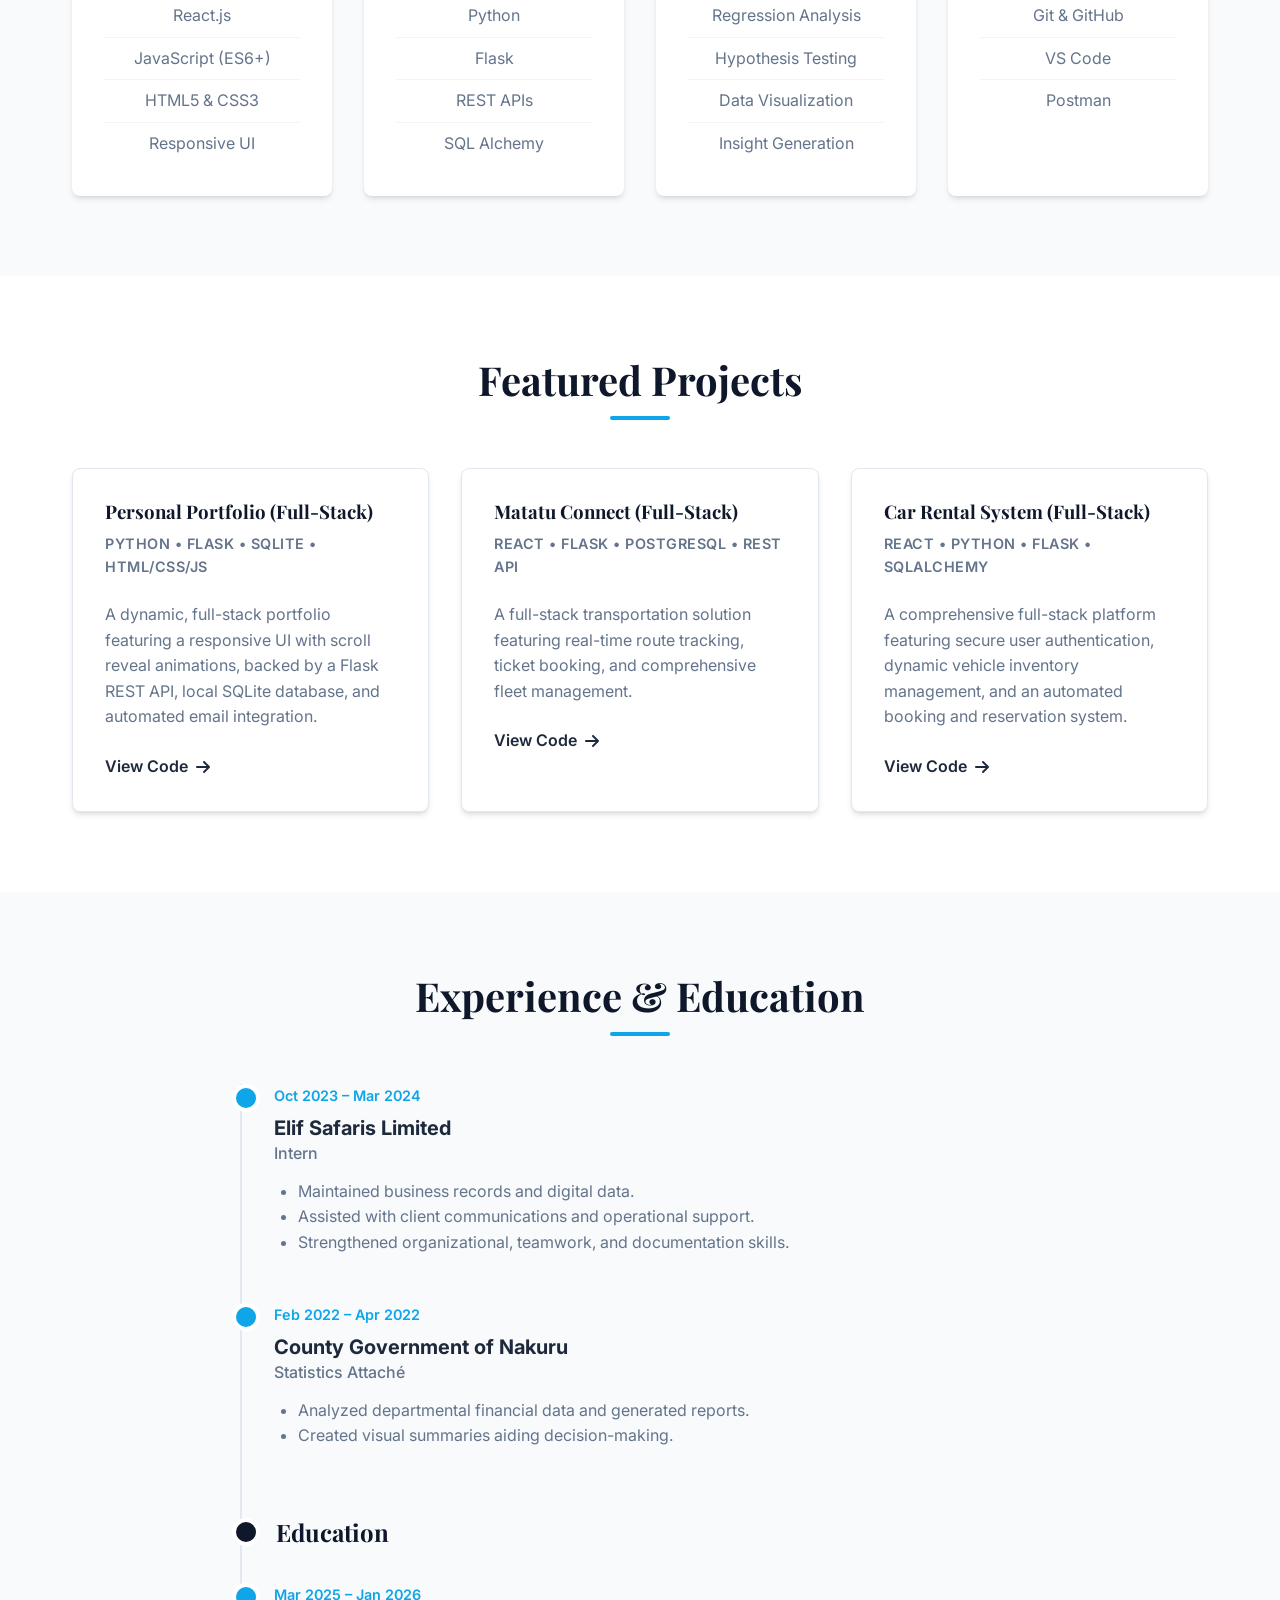
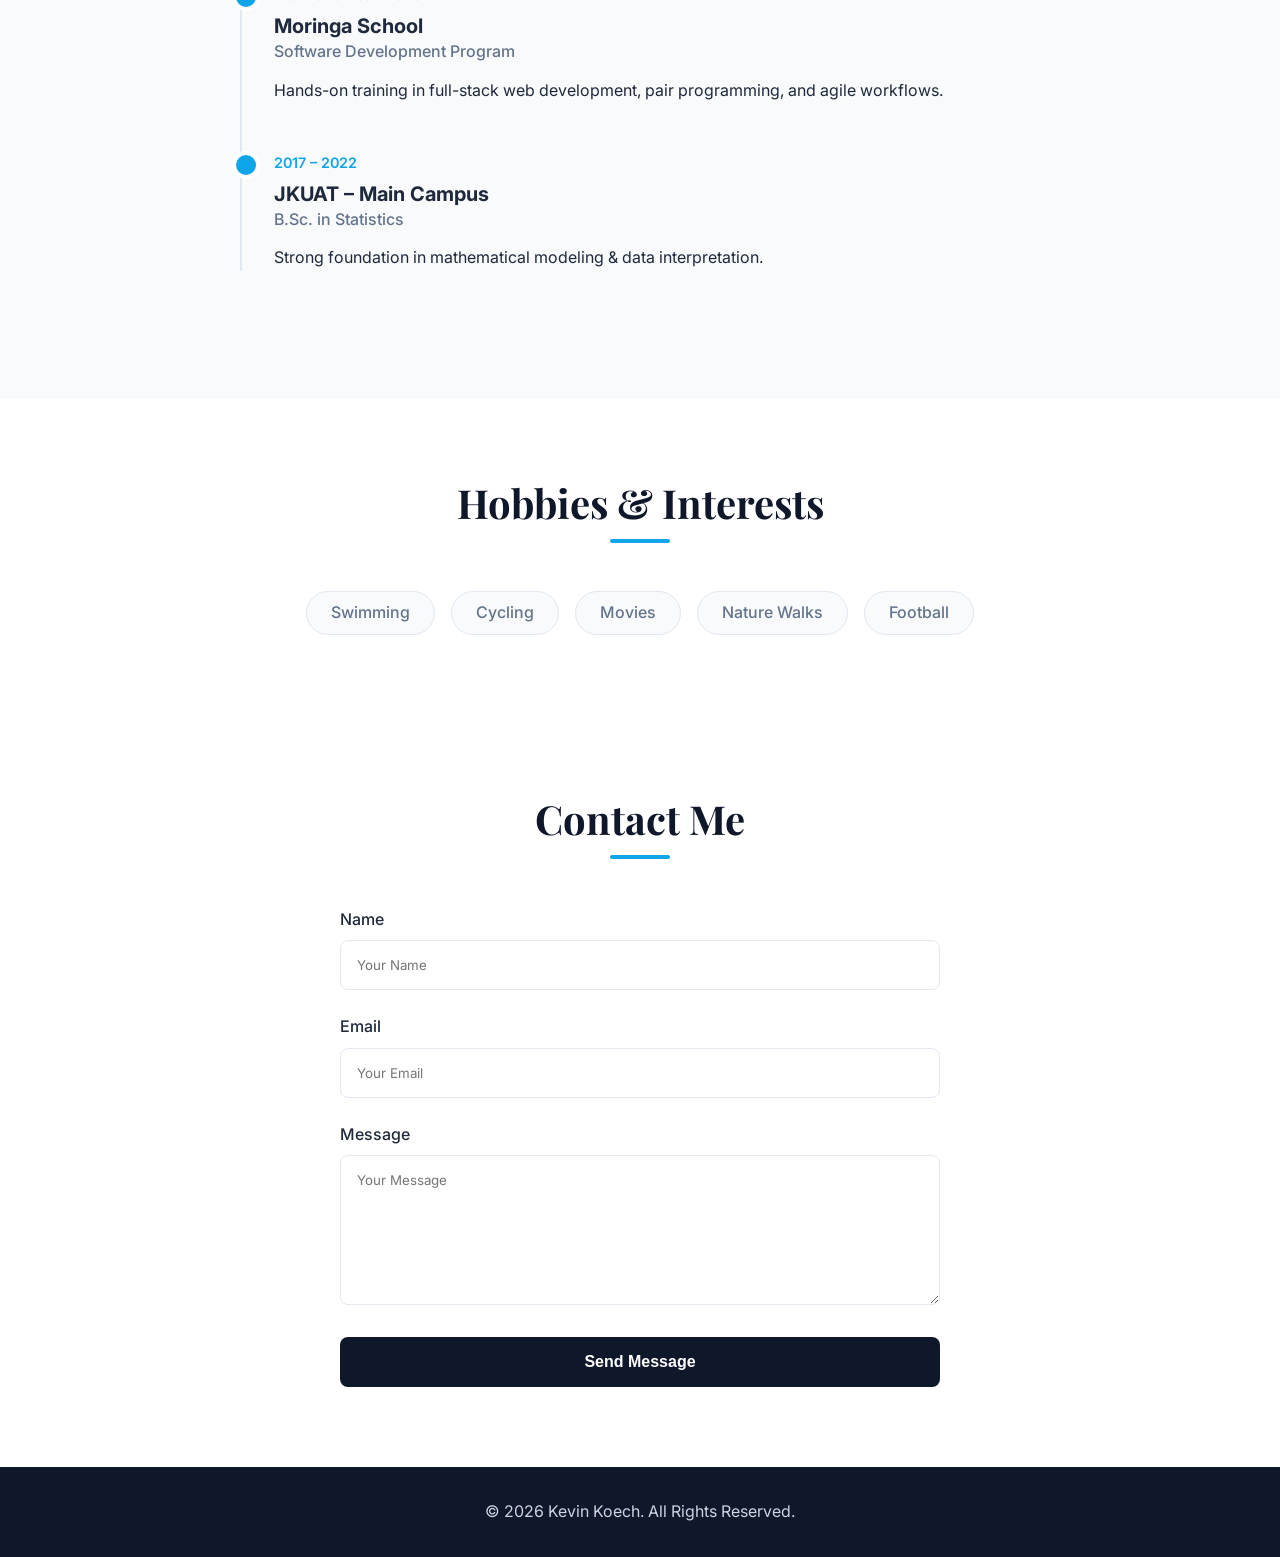
==== commit 40da433f: "feat: initialize portfolio website frontend with HTML structure and sections" ====
--- a/frontend/index.html
+++ b/frontend/index.html
@@ -1,243 +1,242 @@
-<!DOCTYPE html>
-<html lang="en">
-<head>
-    <meta charset="UTF-8">
-    <meta name="viewport" content="width=device-width, initial-scale=1.0">
-    <title>Kevin Koech | Software Developer & Statistician</title>
-    <link rel="stylesheet" href="style.css">
-    <link rel="icon" href="istockphoto-1432956286-612x612.jpg" type="image/x-jpg">
-    <!-- Google Fonts -->
-    <link rel="preconnect" href="https://fonts.googleapis.com">
-    <link rel="preconnect" href="https://fonts.gstatic.com" crossorigin>
-    <link href="https://fonts.googleapis.com/css2?family=Inter:wght@300;400;600;700&family=Playfair+Display:wght@700&display=swap" rel="stylesheet">
-    <!-- Font Awesome for Icons -->
-    <link rel="stylesheet" href="https://cdnjs.cloudflare.com/ajax/libs/font-awesome/6.0.0/css/all.min.css">
-</head>
-<body>
-    <header id="home">
-        <nav class="navbar">
-            <div class="logo">Kevin Koech</div>
-            <ul class="nav-links">
-                <li><a href="#about">About</a></li>
-                <li><a href="#skills">Skills</a></li>
-                <li><a href="#projects">Projects</a></li>
-                <li><a href="#experience">Experience</a></li>
-                <li><a href="#contact">Contact</a></li>
-            </ul>
-            <div class="hamburger">
-                <i class="fas fa-bars"></i>
-            </div>
-        </nav>
-        <div class="hero">
-            <div class="hero-content">
-                <img src="WhatsApp Image 2024-10-29 at 21.34.34.jpeg" alt="Kevin Koech" class="profile-img">
-                <h1>Kevin Koech</h1>
-                <h2>Software Developer | Statistician</h2>
-                <p>Building data-driven digital solutions.</p>
-                <div class="social-links">
-                    <a href="https://github.com/kvn-koech" target="_blank"><i class="fab fa-github"></i></a>
-                    <a href="mailto:kevinkoech007@gmail.com"><i class="fas fa-envelope"></i></a>
-                    <!-- Add LinkedIn if available, standard placeholder for now if user didn't provide -->
-                </div>
-                <a href="#contact" class="cta-btn">Get in Touch</a>
-            </div>
-        </div>
-    </header>
-
-    <main>
-        <section id="about" class="section">
-            <div class="container">
-                <h2 class="section-title">Professional Summary</h2>
-                <p class="summary-text">
-                    Motivated Software Developer with a strong background in Statistics and hands-on experience building full-stack applications using React.js and Python (Flask). Skilled in breaking down complex problems, interpreting data, and designing user-friendly digital solutions. Highly adaptable, fast-learning, and committed to writing clean, efficient code. Seeking a Software Developer internship or entry-level engineering role to contribute to real-world projects while continuing to sharpen my technical expertise.
-                </p>
-                
-                <div class="personal-details">
-                    <div class="detail-item">
-                        <i class="fas fa-map-marker-alt"></i>
-                        <span>Kenya</span>
-                    </div>
-                    <div class="detail-item">
-                        <i class="fas fa-phone"></i>
-                        <span>+254 713 721 669</span>
-                    </div>
-                </div>
-            </div>
-        </section>
-
-        <section id="skills" class="section bg-light">
-            <div class="container">
-                <h2 class="section-title">Technical Skills</h2>
-                <div class="skills-grid">
-                    <div class="skill-card">
-                        <i class="fas fa-code"></i>
-                        <h3>Frontend</h3>
-                        <ul>
-                            <li>React.js</li>
-                            <li>JavaScript (ES6+)</li>
-                            <li>HTML5 & CSS3</li>
-                            <li>Responsive UI</li>
-                        </ul>
-                    </div>
-                    <div class="skill-card">
-                        <i class="fas fa-server"></i>
-                        <h3>Backend</h3>
-                        <ul>
-                            <li>Python</li>
-                            <li>Flask</li>
-                            <li>REST APIs</li>
-                            <li>SQL Alchemy</li>
-                        </ul>
-                    </div>
-                    <div class="skill-card">
-                        <i class="fas fa-chart-bar"></i>
-                        <h3>Data & Stats</h3>
-                        <ul>
-                            <li>Regression Analysis</li>
-                            <li>Hypothesis Testing</li>
-                            <li>Data Visualization</li>
-                            <li>Insight Generation</li>
-                        </ul>
-                    </div>
-                    <div class="skill-card">
-                        <i class="fas fa-tools"></i>
-                        <h3>Tools</h3>
-                        <ul>
-                            <li>Git & GitHub</li>
-                            <li>VS Code</li>
-                            <li>Postman</li>
-                            <li>NPM / Yarn</li>
-                        </ul>
-                    </div>
-                </div>
-            </div>
-        </section>
-
-        <section id="projects" class="section">
-            <div class="container">
-                <h2 class="section-title">Featured Projects</h2>
-                <div class="projects-grid">
-                    <div class="project-card">
-                        <div class="project-info">
-                            <h3>Personal Portfolio (Full-Stack)</h3>
-                            <p class="tech-stack">Python • Flask • SQLite • HTML/CSS/JS</p>
-                            <p>A dynamic, full-stack portfolio featuring a responsive UI with scroll reveal animations, backed by a Flask REST API, local SQLite database, and automated email integration.</p>
-                            <a href="https://github.com/kvn-koech" target="_blank" class="project-link">View Code <i class="fas fa-arrow-right"></i></a>
-                        </div>
-                    </div>
-                    <div class="project-card">
-                        <div class="project-info">
-                            <h3>Matatu Connect (Full-Stack)</h3>
-                            <p class="tech-stack">React • Flask • PostgreSQL • REST API</p>
-                            <p>A full-stack transportation solution featuring real-time route tracking, ticket booking, and comprehensive fleet management.</p>
-                            <a href="https://github.com/kvn-koech" target="_blank" class="project-link">View Code <i class="fas fa-arrow-right"></i></a>
-                        </div>
-                    </div>
-                    <div class="project-card">
-                        <div class="project-info">
-                            <h3>Car Rental System (Full-Stack)</h3>
-                            <p class="tech-stack">React • Python • Flask • SQLAlchemy</p>
-                            <p>A comprehensive full-stack platform featuring secure user authentication, dynamic vehicle inventory management, and an automated booking and reservation system.</p>
-                            <a href="https://github.com/kvn-koech" target="_blank" class="project-link">View Code <i class="fas fa-arrow-right"></i></a>
-                        </div>
-                    </div>
-                </div>
-            </div>
-        </section>
-
-        <section id="experience" class="section bg-light">
-            <div class="container">
-                <h2 class="section-title">Experience & Education</h2>
-                <div class="timeline">
-                    <!-- Experience -->
-                    <div class="timeline-item">
-                        <div class="timeline-date">Oct 2023 – Mar 2024</div>
-                        <div class="timeline-content">
-                            <h3>Elif Safaris Limited</h3>
-                            <h4>Intern</h4>
-                            <ul>
-                                <li>Maintained business records and digital data.</li>
-                                <li>Assisted with client communications and operational support.</li>
-                                <li>Strengthened organizational, teamwork, and documentation skills.</li>
-                            </ul>
-                        </div>
-                    </div>
-                    <div class="timeline-item">
-                        <div class="timeline-date">Feb 2022 – Apr 2022</div>
-                        <div class="timeline-content">
-                            <h3>County Government of Nakuru</h3>
-                            <h4>Statistics Attaché</h4>
-                            <ul>
-                                <li>Analyzed departmental financial data and generated reports.</li>
-                                <li>Created visual summaries aiding decision-making.</li>
-                            </ul>
-                        </div>
-                    </div>
-                    
-                    <!-- Education -->
-                    <div class="timeline-divider">Education</div>
-                    
-                    <div class="timeline-item">
-                        <div class="timeline-date">Mar 2025 – Jan 2026</div>
-                        <div class="timeline-content">
-                            <h3>Moringa School</h3>
-                            <h4>Software Development Program</h4>
-                            <p>Hands-on training in full-stack web development, pair programming, and agile workflows.</p>
-                        </div>
-                    </div>
-                    <div class="timeline-item">
-                        <div class="timeline-date">2017 – 2022</div>
-                        <div class="timeline-content">
-                            <h3>JKUAT – Main Campus</h3>
-                            <h4>B.Sc. in Statistics</h4>
-                            <p>Strong foundation in mathematical modeling & data interpretation.</p>
-                        </div>
-                    </div>
-                </div>
-            </div>
-        </section>
-        
-        <section id="hobbies" class="section">
-             <div class="container">
-                <h2 class="section-title">Hobbies & Interests</h2>
-                <div class="hobbies-container">
-                    <span class="hobby-tag">Swimming</span>
-                    <span class="hobby-tag">Cycling</span>
-                    <span class="hobby-tag">Movies</span>
-                    <span class="hobby-tag">Nature Walks</span>
-                    <span class="hobby-tag">Football</span>
-                </div>
-             </div>
-        </section>
-
-        <section id="contact" class="section contact-section">
-            <div class="container">
-                <h2 class="section-title">Contact Me</h2>
-                <form id="contact-form">
-                    <div class="form-group">
-                        <label for="name">Name</label>
-                        <input type="text" id="name" name="name" required placeholder="Your Name">
-                    </div>
-                    <div class="form-group">
-                        <label for="email">Email</label>
-                        <input type="email" id="email" name="email" required placeholder="Your Email">
-                    </div>
-                    <div class="form-group">
-                        <label for="message">Message</label>
-                        <textarea id="message" name="message" required placeholder="Your Message"></textarea>
-                    </div>
-                    <button type="submit" class="submit-btn">Send Message</button>
-                </form>
-            </div>
-        </section>
-    </main>
-
-    <footer>
-        <div class="container">
-            <p>&copy; 2026 Kevin Koech. All Rights Reserved.</p>
-        </div>
-    </footer>
-
-    <script src="script.js"></script>
-</body>
-</html>
+<!DOCTYPE html>
+<html lang="en">
+<head>
+    <meta charset="UTF-8">
+    <meta name="viewport" content="width=device-width, initial-scale=1.0">
+    <title>Kevin Koech | Software Developer & Statistician</title>
+    <link rel="stylesheet" href="style.css">
+    <link rel="icon" href="istockphoto-1432956286-612x612.jpg" type="image/x-jpg">
+    <!-- Google Fonts -->
+    <link rel="preconnect" href="https://fonts.googleapis.com">
+    <link rel="preconnect" href="https://fonts.gstatic.com" crossorigin>
+    <link href="https://fonts.googleapis.com/css2?family=Inter:wght@300;400;600;700&family=Playfair+Display:wght@700&display=swap" rel="stylesheet">
+    <!-- Font Awesome for Icons -->
+    <link rel="stylesheet" href="https://cdnjs.cloudflare.com/ajax/libs/font-awesome/6.0.0/css/all.min.css">
+</head>
+<body>
+    <header id="home">
+        <nav class="navbar">
+            <div class="logo">Kevin Koech</div>
+            <ul class="nav-links">
+                <li><a href="#about">About</a></li>
+                <li><a href="#skills">Skills</a></li>
+                <li><a href="#projects">Projects</a></li>
+                <li><a href="#experience">Experience</a></li>
+                <li><a href="#contact">Contact</a></li>
+            </ul>
+            <div class="hamburger">
+                <i class="fas fa-bars"></i>
+            </div>
+        </nav>
+        <div class="hero">
+            <div class="hero-content">
+                <img src="WhatsApp Image 2024-10-29 at 21.34.34.jpeg" alt="Kevin Koech" class="profile-img">
+                <h1>Kevin Koech</h1>
+                <h2>Software Developer | Statistician</h2>
+                <p>Building data-driven digital solutions.</p>
+                <div class="social-links">
+                    <a href="https://github.com/kvn-koech" target="_blank"><i class="fab fa-github"></i></a>
+                    <a href="mailto:kevinkoech007@gmail.com"><i class="fas fa-envelope"></i></a>
+                    <!-- Add LinkedIn if available, standard placeholder for now if user didn't provide -->
+                </div>
+                <a href="#contact" class="cta-btn">Get in Touch</a>
+            </div>
+        </div>
+    </header>
+
+    <main>
+        <section id="about" class="section">
+            <div class="container">
+                <h2 class="section-title">Professional Summary</h2>
+                <p class="summary-text">
+                    Motivated Software Developer with a strong background in Statistics and hands-on experience building full-stack applications using React.js and Python (Flask). Skilled in breaking down complex problems, interpreting data, and designing user-friendly digital solutions. Highly adaptable, fast-learning, and committed to writing clean, efficient code. Seeking a Software Developer internship or entry-level engineering role to contribute to real-world projects while continuing to sharpen my technical expertise.
+                </p>
+                
+                <div class="personal-details">
+                    <div class="detail-item">
+                        <i class="fas fa-map-marker-alt"></i>
+                        <span>Kenya</span>
+                    </div>
+                    <div class="detail-item">
+                        <i class="fas fa-phone"></i>
+                        <span>+254 713 721 669</span>
+                    </div>
+                </div>
+            </div>
+        </section>
+
+        <section id="skills" class="section bg-light">
+            <div class="container">
+                <h2 class="section-title">Technical Skills</h2>
+                <div class="skills-grid">
+                    <div class="skill-card">
+                        <i class="fas fa-code"></i>
+                        <h3>Frontend</h3>
+                        <ul>
+                            <li>React.js</li>
+                            <li>JavaScript (ES6+)</li>
+                            <li>HTML5 & CSS3</li>
+                            <li>Responsive UI</li>
+                        </ul>
+                    </div>
+                    <div class="skill-card">
+                        <i class="fas fa-server"></i>
+                        <h3>Backend</h3>
+                        <ul>
+                            <li>Python</li>
+                            <li>Flask</li>
+                            <li>REST APIs</li>
+                            <li>SQL Alchemy</li>
+                        </ul>
+                    </div>
+                    <div class="skill-card">
+                        <i class="fas fa-chart-bar"></i>
+                        <h3>Data & Stats</h3>
+                        <ul>
+                            <li>Regression Analysis</li>
+                            <li>Hypothesis Testing</li>
+                            <li>Data Visualization</li>
+                            <li>Insight Generation</li>
+                        </ul>
+                    </div>
+                    <div class="skill-card">
+                        <i class="fas fa-tools"></i>
+                        <h3>Tools</h3>
+                        <ul>
+                            <li>Git & GitHub</li>
+                            <li>VS Code</li>
+                            <li>Postman</li>
+                        </ul>
+                    </div>
+                </div>
+            </div>
+        </section>
+
+        <section id="projects" class="section">
+            <div class="container">
+                <h2 class="section-title">Featured Projects</h2>
+                <div class="projects-grid">
+                    <div class="project-card">
+                        <div class="project-info">
+                            <h3>Personal Portfolio (Full-Stack)</h3>
+                            <p class="tech-stack">Python • Flask • SQLite • HTML/CSS/JS</p>
+                            <p>A dynamic, full-stack portfolio featuring a responsive UI with scroll reveal animations, backed by a Flask REST API, local SQLite database, and automated email integration.</p>
+                            <a href="https://github.com/kvn-koech" target="_blank" class="project-link">View Code <i class="fas fa-arrow-right"></i></a>
+                        </div>
+                    </div>
+                    <div class="project-card">
+                        <div class="project-info">
+                            <h3>Matatu Connect (Full-Stack)</h3>
+                            <p class="tech-stack">React • Flask • PostgreSQL • REST API</p>
+                            <p>A full-stack transportation solution featuring real-time route tracking, ticket booking, and comprehensive fleet management.</p>
+                            <a href="https://github.com/kvn-koech" target="_blank" class="project-link">View Code <i class="fas fa-arrow-right"></i></a>
+                        </div>
+                    </div>
+                    <div class="project-card">
+                        <div class="project-info">
+                            <h3>Car Rental System (Full-Stack)</h3>
+                            <p class="tech-stack">React • Python • Flask • SQLAlchemy</p>
+                            <p>A comprehensive full-stack platform featuring secure user authentication, dynamic vehicle inventory management, and an automated booking and reservation system.</p>
+                            <a href="https://github.com/kvn-koech" target="_blank" class="project-link">View Code <i class="fas fa-arrow-right"></i></a>
+                        </div>
+                    </div>
+                </div>
+            </div>
+        </section>
+
+        <section id="experience" class="section bg-light">
+            <div class="container">
+                <h2 class="section-title">Experience & Education</h2>
+                <div class="timeline">
+                    <!-- Experience -->
+                    <div class="timeline-item">
+                        <div class="timeline-date">Oct 2023 – Mar 2024</div>
+                        <div class="timeline-content">
+                            <h3>Elif Safaris Limited</h3>
+                            <h4>Intern</h4>
+                            <ul>
+                                <li>Maintained business records and digital data.</li>
+                                <li>Assisted with client communications and operational support.</li>
+                                <li>Strengthened organizational, teamwork, and documentation skills.</li>
+                            </ul>
+                        </div>
+                    </div>
+                    <div class="timeline-item">
+                        <div class="timeline-date">Feb 2022 – Apr 2022</div>
+                        <div class="timeline-content">
+                            <h3>County Government of Nakuru</h3>
+                            <h4>Statistics Attaché</h4>
+                            <ul>
+                                <li>Analyzed departmental financial data and generated reports.</li>
+                                <li>Created visual summaries aiding decision-making.</li>
+                            </ul>
+                        </div>
+                    </div>
+                    
+                    <!-- Education -->
+                    <div class="timeline-divider">Education</div>
+                    
+                    <div class="timeline-item">
+                        <div class="timeline-date">Mar 2025 – Jan 2026</div>
+                        <div class="timeline-content">
+                            <h3>Moringa School</h3>
+                            <h4>Software Development Program</h4>
+                            <p>Hands-on training in full-stack web development, pair programming, and agile workflows.</p>
+                        </div>
+                    </div>
+                    <div class="timeline-item">
+                        <div class="timeline-date">2017 – 2022</div>
+                        <div class="timeline-content">
+                            <h3>JKUAT – Main Campus</h3>
+                            <h4>B.Sc. in Statistics</h4>
+                            <p>Strong foundation in mathematical modeling & data interpretation.</p>
+                        </div>
+                    </div>
+                </div>
+            </div>
+        </section>
+        
+        <section id="hobbies" class="section">
+             <div class="container">
+                <h2 class="section-title">Hobbies & Interests</h2>
+                <div class="hobbies-container">
+                    <span class="hobby-tag">Swimming</span>
+                    <span class="hobby-tag">Cycling</span>
+                    <span class="hobby-tag">Movies</span>
+                    <span class="hobby-tag">Nature Walks</span>
+                    <span class="hobby-tag">Football</span>
+                </div>
+             </div>
+        </section>
+
+        <section id="contact" class="section contact-section">
+            <div class="container">
+                <h2 class="section-title">Contact Me</h2>
+                <form id="contact-form">
+                    <div class="form-group">
+                        <label for="name">Name</label>
+                        <input type="text" id="name" name="name" required placeholder="Your Name">
+                    </div>
+                    <div class="form-group">
+                        <label for="email">Email</label>
+                        <input type="email" id="email" name="email" required placeholder="Your Email">
+                    </div>
+                    <div class="form-group">
+                        <label for="message">Message</label>
+                        <textarea id="message" name="message" required placeholder="Your Message"></textarea>
+                    </div>
+                    <button type="submit" class="submit-btn">Send Message</button>
+                </form>
+            </div>
+        </section>
+    </main>
+
+    <footer>
+        <div class="container">
+            <p>&copy; 2026 Kevin Koech. All Rights Reserved.</p>
+        </div>
+    </footer>
+
+    <script src="script.js"></script>
+</body>
+</html>
--- a/frontend/style.css
+++ b/frontend/style.css
@@ -1,560 +1,560 @@
-/* CSS Variables for Premium Theme */
-:root {
-    --primary-color: #0f172a;    /* Slate 900 */
-    --secondary-color: #334155;  /* Slate 700 */
-    --accent-color: #0ea5e9;     /* Sky 500 */
-    --accent-hover: #0284c7;     /* Sky 600 */
-    --light-bg: #f8fafc;         /* Slate 50 */
-    --white: #ffffff;
-    --text-primary: #1e293b;     /* Slate 800 */
-    --text-secondary: #64748b;   /* Slate 500 */
-    --shadow: 0 4px 6px -1px rgb(0 0 0 / 0.1), 0 2px 4px -2px rgb(0 0 0 / 0.1);
-    --shadow-hover: 0 10px 15px -3px rgb(0 0 0 / 0.1), 0 4px 6px -4px rgb(0 0 0 / 0.1);
-    --radius: 0.5rem;
-    --transition: all 0.3s ease;
-}
-
-/* Global Reset & Typography */
-* {
-    margin: 0;
-    padding: 0;
-    box-sizing: border-box;
-}
-
-body {
-    font-family: 'Inter', sans-serif;
-    line-height: 1.6;
-    color: var(--text-primary);
-    background-color: var(--white);
-    scroll-behavior: smooth;
-}
-
-h1, h2, h3, h4 {
-    font-family: 'Playfair Display', serif;
-    color: var(--primary-color);
-    line-height: 1.2;
-}
-
-a {
-    text-decoration: none;
-    color: inherit;
-    transition: var(--transition);
-}
-
-ul {
-    list-style: none;
-}
-
-img {
-    max-width: 100%;
-    display: block;
-}
-
-/* Utilities */
-.container {
-    max-width: 1200px;
-    margin: 0 auto;
-    padding: 0 2rem;
-}
-
-.section {
-    padding: 5rem 0;
-}
-
-.section-title {
-    font-size: 2.5rem;
-    text-align: center;
-    margin-bottom: 3rem;
-    position: relative;
-    padding-bottom: 1rem;
-}
-
-.section-title::after {
-    content: '';
-    position: absolute;
-    bottom: 0;
-    left: 50%;
-    transform: translateX(-50%);
-    width: 60px;
-    height: 4px;
-    background-color: var(--accent-color);
-    border-radius: 2px;
-}
-
-.bg-light {
-    background-color: var(--light-bg);
-}
-
-/* Header & Navbar */
-header {
-    background-color: var(--primary-color);
-    color: var(--white);
-    position: relative;
-}
-
-.navbar {
-    display: flex;
-    justify-content: space-between;
-    align-items: center;
-    padding: 1.5rem 2rem;
-    max-width: 1200px;
-    margin: 0 auto;
-}
-
-.logo {
-    font-family: 'Playfair Display', serif;
-    font-size: 1.5rem;
-    font-weight: 700;
-    letter-spacing: 1px;
-}
-
-.nav-links {
-    display: flex;
-    gap: 2rem;
-}
-
-.nav-links a {
-    color: #cbd5e1; /* Slate 300 */
-    font-weight: 500;
-    position: relative;
-}
-
-.nav-links a:hover {
-    color: var(--white);
-}
-
-.nav-links a::after {
-    content: '';
-    position: absolute;
-    width: 0;
-    height: 2px;
-    bottom: -5px;
-    left: 0;
-    background-color: var(--accent-color);
-    transition: var(--transition);
-}
-
-.nav-links a:hover::after {
-    width: 100%;
-}
-
-.hamburger {
-    display: none;
-    cursor: pointer;
-    font-size: 1.5rem;
-}
-
-/* Hero Section */
-.hero {
-    display: flex;
-    justify-content: center;
-    align-items: center;
-    text-align: center;
-    padding: 6rem 1rem;
-    background: linear-gradient(rgba(15, 23, 42, 0.9), rgba(15, 23, 42, 0.9)), url('https://images.unsplash.com/photo-1451187580459-43490279c0fa?auto=format&fit=crop&q=80') center/cover no-repeat;
-}
-
-.profile-img {
-    width: 150px;
-    height: 150px;
-    border-radius: 50%;
-    border: 4px solid var(--accent-color);
-    object-fit: cover;
-    margin: 0 auto 1.5rem;
-    box-shadow: 0 0 20px rgba(14, 165, 233, 0.5);
-}
-
-.hero h1 {
-    font-size: 3.5rem;
-    margin-bottom: 0.5rem;
-    color: var(--white);
-}
-
-.hero h2 {
-    font-family: 'Inter', sans-serif;
-    font-size: 1.5rem;
-    font-weight: 300;
-    color: #94a3b8; /* Slate 400 */
-    margin-bottom: 1rem;
-}
-
-.hero p {
-    font-size: 1.1rem;
-    color: #cbd5e1;
-    margin-bottom: 2rem;
-}
-
-.social-links {
-    display: flex;
-    justify-content: center;
-    gap: 1.5rem;
-    margin-bottom: 2rem;
-}
-
-.social-links a {
-    font-size: 1.5rem;
-    color: #cbd5e1;
-}
-
-.social-links a:hover {
-    color: var(--accent-color);
-    transform: translateY(-3px);
-}
-
-.cta-btn {
-    display: inline-block;
-    padding: 0.8rem 2rem;
-    background-color: var(--accent-color);
-    color: var(--white);
-    border-radius: 50px;
-    font-weight: 600;
-    box-shadow: 0 4px 15px rgba(14, 165, 233, 0.4);
-}
-
-.cta-btn:hover {
-    background-color: var(--accent-hover);
-    transform: translateY(-2px);
-    box-shadow: 0 6px 20px rgba(14, 165, 233, 0.6);
-}
-
-/* About Section */
-.summary-text {
-    font-size: 1.1rem;
-    text-align: center;
-    max-width: 800px;
-    margin: 0 auto 3rem;
-    color: var(--text-secondary);
-}
-
-.personal-details {
-    display: flex;
-    justify-content: center;
-    gap: 3rem;
-    color: var(--text-primary);
-    font-weight: 500;
-}
-
-.detail-item {
-    display: flex;
-    align-items: center;
-    gap: 0.5rem;
-}
-
-.detail-item i {
-    color: var(--accent-color);
-}
-
-/* Skills Grid */
-.skills-grid {
-    display: grid;
-    grid-template-columns: repeat(auto-fit, minmax(250px, 1fr));
-    gap: 2rem;
-}
-
-.skill-card {
-    background-color: var(--white);
-    padding: 2rem;
-    border-radius: var(--radius);
-    box-shadow: var(--shadow);
-    text-align: center;
-    transition: var(--transition);
-}
-
-.skill-card:hover {
-    transform: translateY(-5px);
-    box-shadow: var(--shadow-hover);
-}
-
-.skill-card i {
-    font-size: 2.5rem;
-    color: var(--accent-color);
-    margin-bottom: 1.5rem;
-}
-
-.skill-card h3 {
-    margin-bottom: 1rem;
-    font-family: 'Inter', sans-serif;
-    font-weight: 600;
-}
-
-.skill-card ul li {
-    padding: 0.5rem 0;
-    color: var(--text-secondary);
-    border-bottom: 1px solid #f1f5f9;
-}
-
-.skill-card ul li:last-child {
-    border-bottom: none;
-}
-
-/* Projects Grid */
-.projects-grid {
-    display: grid;
-    grid-template-columns: repeat(auto-fit, minmax(300px, 1fr));
-    gap: 2rem;
-}
-
-.project-card {
-    background-color: var(--white);
-    border-radius: var(--radius);
-    overflow: hidden;
-    box-shadow: var(--shadow);
-    border: 1px solid #e2e8f0;
-    transition: var(--transition);
-}
-
-.project-card:hover {
-    transform: translateY(-5px);
-    box-shadow: var(--shadow-hover);
-    border-color: var(--accent-color);
-}
-
-.project-info {
-    padding: 2rem;
-}
-
-.project-info h3 {
-    margin-bottom: 0.5rem;
-    font-family: 'Playfair Display', serif;
-}
-
-.tech-stack {
-    color: var(--accent-color);
-    font-size: 0.9rem;
-    font-weight: 600;
-    margin-bottom: 1rem;
-    text-transform: uppercase;
-    letter-spacing: 0.5px;
-}
-
-.project-info p {
-    color: var(--text-secondary);
-    margin-bottom: 1.5rem;
-}
-
-.project-link {
-    display: inline-flex;
-    align-items: center;
-    gap: 0.5rem;
-    color: var(--text-primary);
-    font-weight: 600;
-}
-
-.project-link:hover {
-    color: var(--accent-color);
-}
-
-/* Timeline (Experience & Education) */
-.timeline {
-    max-width: 800px;
-    margin: 0 auto;
-    position: relative;
-    padding-left: 2rem;
-    border-left: 2px solid #e2e8f0;
-}
-
-.timeline-item {
-    margin-bottom: 3rem;
-    position: relative;
-}
-
-.timeline-item::before {
-    content: '';
-    position: absolute;
-    width: 20px;
-    height: 20px;
-    background-color: var(--accent-color);
-    border-radius: 50%;
-    left: -2.6rem;
-    top: 0;
-    border: 4px solid var(--white);
-}
-
-.timeline-date {
-    font-size: 0.9rem;
-    color: var(--accent-color);
-    font-weight: 600;
-    margin-bottom: 0.5rem;
-}
-
-.timeline-content h3 {
-    font-size: 1.25rem;
-    margin-bottom: 0.25rem;
-    font-family: 'Inter', sans-serif;
-    color: var(--text-primary);
-}
-
-.timeline-content h4 {
-    font-size: 1rem;
-    color: var(--text-secondary);
-    font-family: 'Inter', sans-serif;
-    margin-bottom: 1rem;
-    font-weight: 500;
-}
-
-.timeline-content ul {
-    list-style: disc;
-    padding-left: 1.5rem;
-    color: var(--text-secondary);
-}
-
-.timeline-divider {
-    font-size: 1.5rem;
-    font-family: 'Playfair Display', serif;
-    font-weight: 700;
-    color: var(--primary-color);
-    margin: 4rem 0 2rem -2.6rem;
-    display: flex;
-    align-items: center;
-    gap: 1rem;
-}
-
-.timeline-divider::before {
-    content: '';
-    display: block;
-    width: 20px;
-    height: 20px;
-    background-color: var(--primary-color);
-    border-radius: 50%;
-    border: 4px solid var(--white);
-}
-
-/* Hobbies */
-.hobbies-container {
-    display: flex;
-    justify-content: center;
-    flex-wrap: wrap;
-    gap: 1rem;
-}
-
-.hobby-tag {
-    background-color: var(--light-bg);
-    padding: 0.5rem 1.5rem;
-    border-radius: 50px;
-    color: var(--text-secondary);
-    font-weight: 500;
-    border: 1px solid #e2e8f0;
-    transition: var(--transition);
-}
-
-.hobby-tag:hover {
-    background-color: var(--accent-color);
-    color: var(--white);
-    border-color: var(--accent-color);
-}
-
-/* Contact Form */
-.contact-section {
-    background-color: var(--white);
-}
-
-#contact-form {
-    max-width: 600px;
-    margin: 0 auto;
-}
-
-.form-group {
-    margin-bottom: 1.5rem;
-}
-
-.form-group label {
-    display: block;
-    margin-bottom: 0.5rem;
-    color: var(--text-primary);
-    font-weight: 500;
-}
-
-.form-group input,
-.form-group textarea {
-    width: 100%;
-    padding: 1rem;
-    border: 1px solid #e2e8f0;
-    border-radius: var(--radius);
-    font-family: 'Inter', sans-serif;
-    transition: var(--transition);
-}
-
-.form-group textarea {
-    height: 150px;
-    resize: vertical;
-}
-
-.form-group input:focus,
-.form-group textarea:focus {
-    outline: none;
-    border-color: var(--accent-color);
-    box-shadow: 0 0 0 3px rgba(14, 165, 233, 0.1);
-}
-
-.submit-btn {
-    width: 100%;
-    padding: 1rem;
-    background-color: var(--primary-color);
-    color: var(--white);
-    border: none;
-    border-radius: var(--radius);
-    font-size: 1rem;
-    font-weight: 600;
-    cursor: pointer;
-    transition: var(--transition);
-}
-
-.submit-btn:hover {
-    background-color: var(--secondary-color);
-}
-
-/* Footer */
-footer {
-    background-color: var(--primary-color);
-    color: #cbd5e1;
-    text-align: center;
-    padding: 2rem 0;
-}
-
-/* Responsive */
-@media (max-width: 768px) {
-    .nav-links {
-        display: none;
-        flex-direction: column;
-        position: absolute;
-        top: 100%;
-        left: 0;
-        width: 100%;
-        background-color: var(--primary-color);
-        padding: 1rem 0;
-        text-align: center;
-    }
-    
-    .nav-links.active {
-        display: flex;
-    }
-    
-    .hamburger {
-        display: block;
-    }
-    
-    .hero h1 {
-        font-size: 2.5rem;
-    }
-    
-    .timeline {
-        padding-left: 1.5rem;
-    }
-    
-    .timeline-item::before {
-        left: -1.9rem;
-        width: 12px;
-        height: 12px;
-        border-width: 2px;
-    }
-    
-    .timeline-divider {
-        margin-left: -1.9rem;
-    }
-    
-    .personal-details {
-        flex-direction: column;
-        align-items: center;
-        gap: 1rem;
-    }
-}
+/* CSS Variables for Premium Theme */
+:root {
+    --primary-color: #0f172a;    /* Slate 900 */
+    --secondary-color: #334155;  /* Slate 700 */
+    --accent-color: #0ea5e9;     /* Sky 500 */
+    --accent-hover: #0284c7;     /* Sky 600 */
+    --light-bg: #f8fafc;         /* Slate 50 */
+    --white: #ffffff;
+    --text-primary: #1e293b;     /* Slate 800 */
+    --text-secondary: #64748b;   /* Slate 500 */
+    --shadow: 0 4px 6px -1px rgb(0 0 0 / 0.1), 0 2px 4px -2px rgb(0 0 0 / 0.1);
+    --shadow-hover: 0 10px 15px -3px rgb(0 0 0 / 0.1), 0 4px 6px -4px rgb(0 0 0 / 0.1);
+    --radius: 0.5rem;
+    --transition: all 0.3s ease;
+}
+
+/* Global Reset & Typography */
+* {
+    margin: 0;
+    padding: 0;
+    box-sizing: border-box;
+}
+
+body {
+    font-family: 'Inter', sans-serif;
+    line-height: 1.6;
+    color: var(--text-primary);
+    background-color: var(--white);
+    scroll-behavior: smooth;
+}
+
+h1, h2, h3, h4 {
+    font-family: 'Playfair Display', serif;
+    color: var(--primary-color);
+    line-height: 1.2;
+}
+
+a {
+    text-decoration: none;
+    color: inherit;
+    transition: var(--transition);
+}
+
+ul {
+    list-style: none;
+}
+
+img {
+    max-width: 100%;
+    display: block;
+}
+
+/* Utilities */
+.container {
+    max-width: 1200px;
+    margin: 0 auto;
+    padding: 0 2rem;
+}
+
+.section {
+    padding: 5rem 0;
+}
+
+.section-title {
+    font-size: 2.5rem;
+    text-align: center;
+    margin-bottom: 3rem;
+    position: relative;
+    padding-bottom: 1rem;
+}
+
+.section-title::after {
+    content: '';
+    position: absolute;
+    bottom: 0;
+    left: 50%;
+    transform: translateX(-50%);
+    width: 60px;
+    height: 4px;
+    background-color: var(--accent-color);
+    border-radius: 2px;
+}
+
+.bg-light {
+    background-color: var(--light-bg);
+}
+
+/* Header & Navbar */
+header {
+    background-color: var(--primary-color);
+    color: var(--white);
+    position: relative;
+}
+
+.navbar {
+    display: flex;
+    justify-content: space-between;
+    align-items: center;
+    padding: 1.5rem 2rem;
+    max-width: 1200px;
+    margin: 0 auto;
+}
+
+.logo {
+    font-family: 'Playfair Display', serif;
+    font-size: 1.5rem;
+    font-weight: 700;
+    letter-spacing: 1px;
+}
+
+.nav-links {
+    display: flex;
+    gap: 2rem;
+}
+
+.nav-links a {
+    color: #cbd5e1; /* Slate 300 */
+    font-weight: 500;
+    position: relative;
+}
+
+.nav-links a:hover {
+    color: var(--white);
+}
+
+.nav-links a::after {
+    content: '';
+    position: absolute;
+    width: 0;
+    height: 2px;
+    bottom: -5px;
+    left: 0;
+    background-color: var(--accent-color);
+    transition: var(--transition);
+}
+
+.nav-links a:hover::after {
+    width: 100%;
+}
+
+.hamburger {
+    display: none;
+    cursor: pointer;
+    font-size: 1.5rem;
+}
+
+/* Hero Section */
+.hero {
+    display: flex;
+    justify-content: center;
+    align-items: center;
+    text-align: center;
+    padding: 6rem 1rem;
+    background: linear-gradient(rgba(15, 23, 42, 0.9), rgba(15, 23, 42, 0.9)), url('https://images.unsplash.com/photo-1451187580459-43490279c0fa?auto=format&fit=crop&q=80') center/cover no-repeat;
+}
+
+.profile-img {
+    width: 150px;
+    height: 150px;
+    border-radius: 50%;
+    border: 4px solid var(--accent-color);
+    object-fit: cover;
+    margin: 0 auto 1.5rem;
+    box-shadow: 0 0 20px rgba(14, 165, 233, 0.5);
+}
+
+.hero h1 {
+    font-size: 3.5rem;
+    margin-bottom: 0.5rem;
+    color: var(--white);
+}
+
+.hero h2 {
+    font-family: 'Inter', sans-serif;
+    font-size: 1.5rem;
+    font-weight: 300;
+    color: #94a3b8; /* Slate 400 */
+    margin-bottom: 1rem;
+}
+
+.hero p {
+    font-size: 1.1rem;
+    color: #cbd5e1;
+    margin-bottom: 2rem;
+}
+
+.social-links {
+    display: flex;
+    justify-content: center;
+    gap: 1.5rem;
+    margin-bottom: 2rem;
+}
+
+.social-links a {
+    font-size: 1.5rem;
+    color: #cbd5e1;
+}
+
+.social-links a:hover {
+    color: var(--accent-color);
+    transform: translateY(-3px);
+}
+
+.cta-btn {
+    display: inline-block;
+    padding: 0.8rem 2rem;
+    background-color: var(--accent-color);
+    color: var(--white);
+    border-radius: 50px;
+    font-weight: 600;
+    box-shadow: 0 4px 15px rgba(14, 165, 233, 0.4);
+}
+
+.cta-btn:hover {
+    background-color: var(--accent-hover);
+    transform: translateY(-2px);
+    box-shadow: 0 6px 20px rgba(14, 165, 233, 0.6);
+}
+
+/* About Section */
+.summary-text {
+    font-size: 1.1rem;
+    text-align: center;
+    max-width: 800px;
+    margin: 0 auto 3rem;
+    color: var(--text-secondary);
+}
+
+.personal-details {
+    display: flex;
+    justify-content: center;
+    gap: 3rem;
+    color: var(--text-primary);
+    font-weight: 500;
+}
+
+.detail-item {
+    display: flex;
+    align-items: center;
+    gap: 0.5rem;
+}
+
+.detail-item i {
+    color: var(--accent-color);
+}
+
+/* Skills Grid */
+.skills-grid {
+    display: grid;
+    grid-template-columns: repeat(auto-fit, minmax(250px, 1fr));
+    gap: 2rem;
+}
+
+.skill-card {
+    background-color: var(--white);
+    padding: 2rem;
+    border-radius: var(--radius);
+    box-shadow: var(--shadow);
+    text-align: center;
+    transition: var(--transition);
+}
+
+.skill-card:hover {
+    transform: translateY(-5px);
+    box-shadow: var(--shadow-hover);
+}
+
+.skill-card i {
+    font-size: 2.5rem;
+    color: var(--accent-color);
+    margin-bottom: 1.5rem;
+}
+
+.skill-card h3 {
+    margin-bottom: 1rem;
+    font-family: 'Inter', sans-serif;
+    font-weight: 600;
+}
+
+.skill-card ul li {
+    padding: 0.5rem 0;
+    color: var(--text-secondary);
+    border-bottom: 1px solid #f1f5f9;
+}
+
+.skill-card ul li:last-child {
+    border-bottom: none;
+}
+
+/* Projects Grid */
+.projects-grid {
+    display: grid;
+    grid-template-columns: repeat(auto-fit, minmax(300px, 1fr));
+    gap: 2rem;
+}
+
+.project-card {
+    background-color: var(--white);
+    border-radius: var(--radius);
+    overflow: hidden;
+    box-shadow: var(--shadow);
+    border: 1px solid #e2e8f0;
+    transition: var(--transition);
+}
+
+.project-card:hover {
+    transform: translateY(-5px);
+    box-shadow: var(--shadow-hover);
+    border-color: var(--accent-color);
+}
+
+.project-info {
+    padding: 2rem;
+}
+
+.project-info h3 {
+    margin-bottom: 0.5rem;
+    font-family: 'Playfair Display', serif;
+}
+
+.tech-stack {
+    color: var(--accent-color);
+    font-size: 0.9rem;
+    font-weight: 600;
+    margin-bottom: 1rem;
+    text-transform: uppercase;
+    letter-spacing: 0.5px;
+}
+
+.project-info p {
+    color: var(--text-secondary);
+    margin-bottom: 1.5rem;
+}
+
+.project-link {
+    display: inline-flex;
+    align-items: center;
+    gap: 0.5rem;
+    color: var(--text-primary);
+    font-weight: 600;
+}
+
+.project-link:hover {
+    color: var(--accent-color);
+}
+
+/* Timeline (Experience & Education) */
+.timeline {
+    max-width: 800px;
+    margin: 0 auto;
+    position: relative;
+    padding-left: 2rem;
+    border-left: 2px solid #e2e8f0;
+}
+
+.timeline-item {
+    margin-bottom: 3rem;
+    position: relative;
+}
+
+.timeline-item::before {
+    content: '';
+    position: absolute;
+    width: 20px;
+    height: 20px;
+    background-color: var(--accent-color);
+    border-radius: 50%;
+    left: -2.6rem;
+    top: 0;
+    border: 4px solid var(--white);
+}
+
+.timeline-date {
+    font-size: 0.9rem;
+    color: var(--accent-color);
+    font-weight: 600;
+    margin-bottom: 0.5rem;
+}
+
+.timeline-content h3 {
+    font-size: 1.25rem;
+    margin-bottom: 0.25rem;
+    font-family: 'Inter', sans-serif;
+    color: var(--text-primary);
+}
+
+.timeline-content h4 {
+    font-size: 1rem;
+    color: var(--text-secondary);
+    font-family: 'Inter', sans-serif;
+    margin-bottom: 1rem;
+    font-weight: 500;
+}
+
+.timeline-content ul {
+    list-style: disc;
+    padding-left: 1.5rem;
+    color: var(--text-secondary);
+}
+
+.timeline-divider {
+    font-size: 1.5rem;
+    font-family: 'Playfair Display', serif;
+    font-weight: 700;
+    color: var(--primary-color);
+    margin: 4rem 0 2rem -2.6rem;
+    display: flex;
+    align-items: center;
+    gap: 1rem;
+}
+
+.timeline-divider::before {
+    content: '';
+    display: block;
+    width: 20px;
+    height: 20px;
+    background-color: var(--primary-color);
+    border-radius: 50%;
+    border: 4px solid var(--white);
+}
+
+/* Hobbies */
+.hobbies-container {
+    display: flex;
+    justify-content: center;
+    flex-wrap: wrap;
+    gap: 1rem;
+}
+
+.hobby-tag {
+    background-color: var(--light-bg);
+    padding: 0.5rem 1.5rem;
+    border-radius: 50px;
+    color: var(--text-secondary);
+    font-weight: 500;
+    border: 1px solid #e2e8f0;
+    transition: var(--transition);
+}
+
+.hobby-tag:hover {
+    background-color: var(--accent-color);
+    color: var(--white);
+    border-color: var(--accent-color);
+}
+
+/* Contact Form */
+.contact-section {
+    background-color: var(--white);
+}
+
+#contact-form {
+    max-width: 600px;
+    margin: 0 auto;
+}
+
+.form-group {
+    margin-bottom: 1.5rem;
+}
+
+.form-group label {
+    display: block;
+    margin-bottom: 0.5rem;
+    color: var(--text-primary);
+    font-weight: 500;
+}
+
+.form-group input,
+.form-group textarea {
+    width: 100%;
+    padding: 1rem;
+    border: 1px solid #e2e8f0;
+    border-radius: var(--radius);
+    font-family: 'Inter', sans-serif;
+    transition: var(--transition);
+}
+
+.form-group textarea {
+    height: 150px;
+    resize: vertical;
+}
+
+.form-group input:focus,
+.form-group textarea:focus {
+    outline: none;
+    border-color: var(--accent-color);
+    box-shadow: 0 0 0 3px rgba(14, 165, 233, 0.1);
+}
+
+.submit-btn {
+    width: 100%;
+    padding: 1rem;
+    background-color: var(--primary-color);
+    color: var(--white);
+    border: none;
+    border-radius: var(--radius);
+    font-size: 1rem;
+    font-weight: 600;
+    cursor: pointer;
+    transition: var(--transition);
+}
+
+.submit-btn:hover {
+    background-color: var(--secondary-color);
+}
+
+/* Footer */
+footer {
+    background-color: var(--primary-color);
+    color: #cbd5e1;
+    text-align: center;
+    padding: 2rem 0;
+}
+
+/* Responsive */
+@media (max-width: 768px) {
+    .nav-links {
+        display: none;
+        flex-direction: column;
+        position: absolute;
+        top: 100%;
+        left: 0;
+        width: 100%;
+        background-color: var(--primary-color);
+        padding: 1rem 0;
+        text-align: center;
+    }
+    
+    .nav-links.active {
+        display: flex;
+    }
+    
+    .hamburger {
+        display: block;
+    }
+    
+    .hero h1 {
+        font-size: 2.5rem;
+    }
+    
+    .timeline {
+        padding-left: 1.5rem;
+    }
+    
+    .timeline-item::before {
+        left: -1.9rem;
+        width: 12px;
+        height: 12px;
+        border-width: 2px;
+    }
+    
+    .timeline-divider {
+        margin-left: -1.9rem;
+    }
+    
+    .personal-details {
+        flex-direction: column;
+        align-items: center;
+        gap: 1rem;
+    }
+}
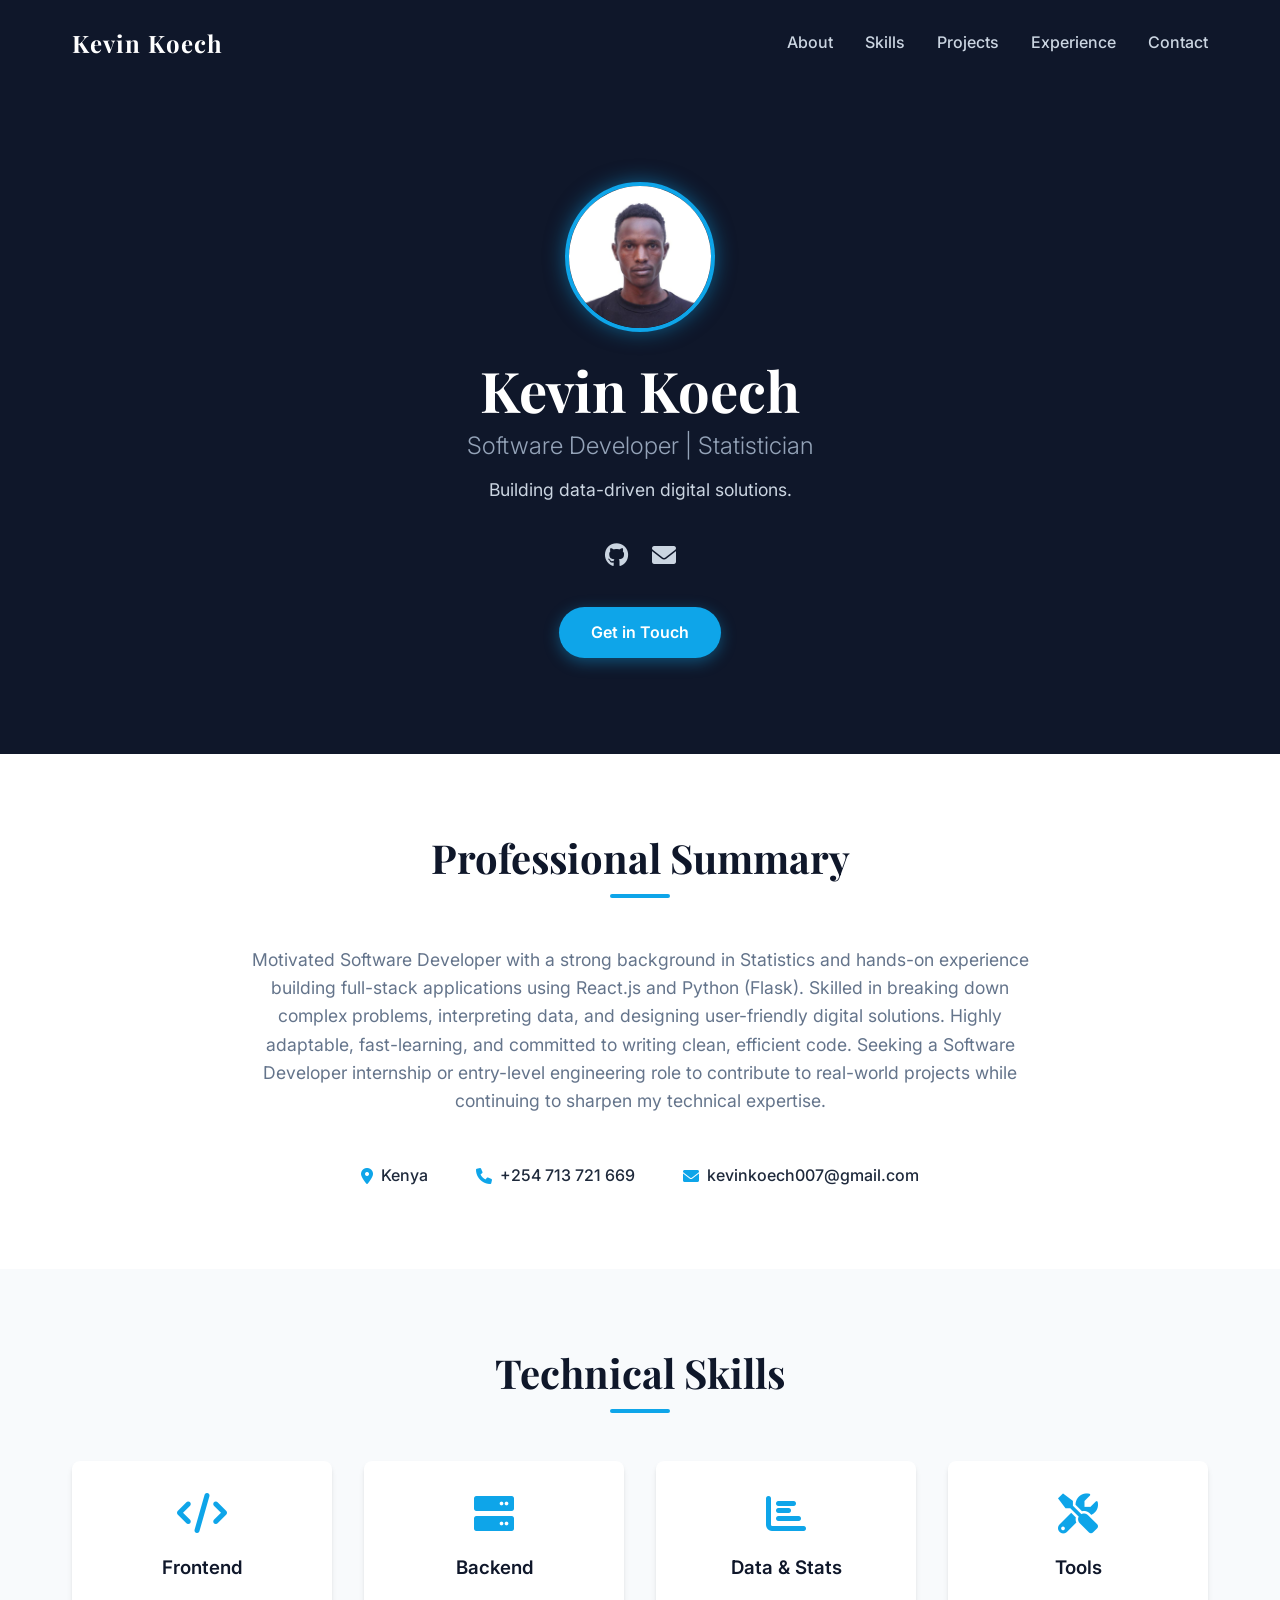
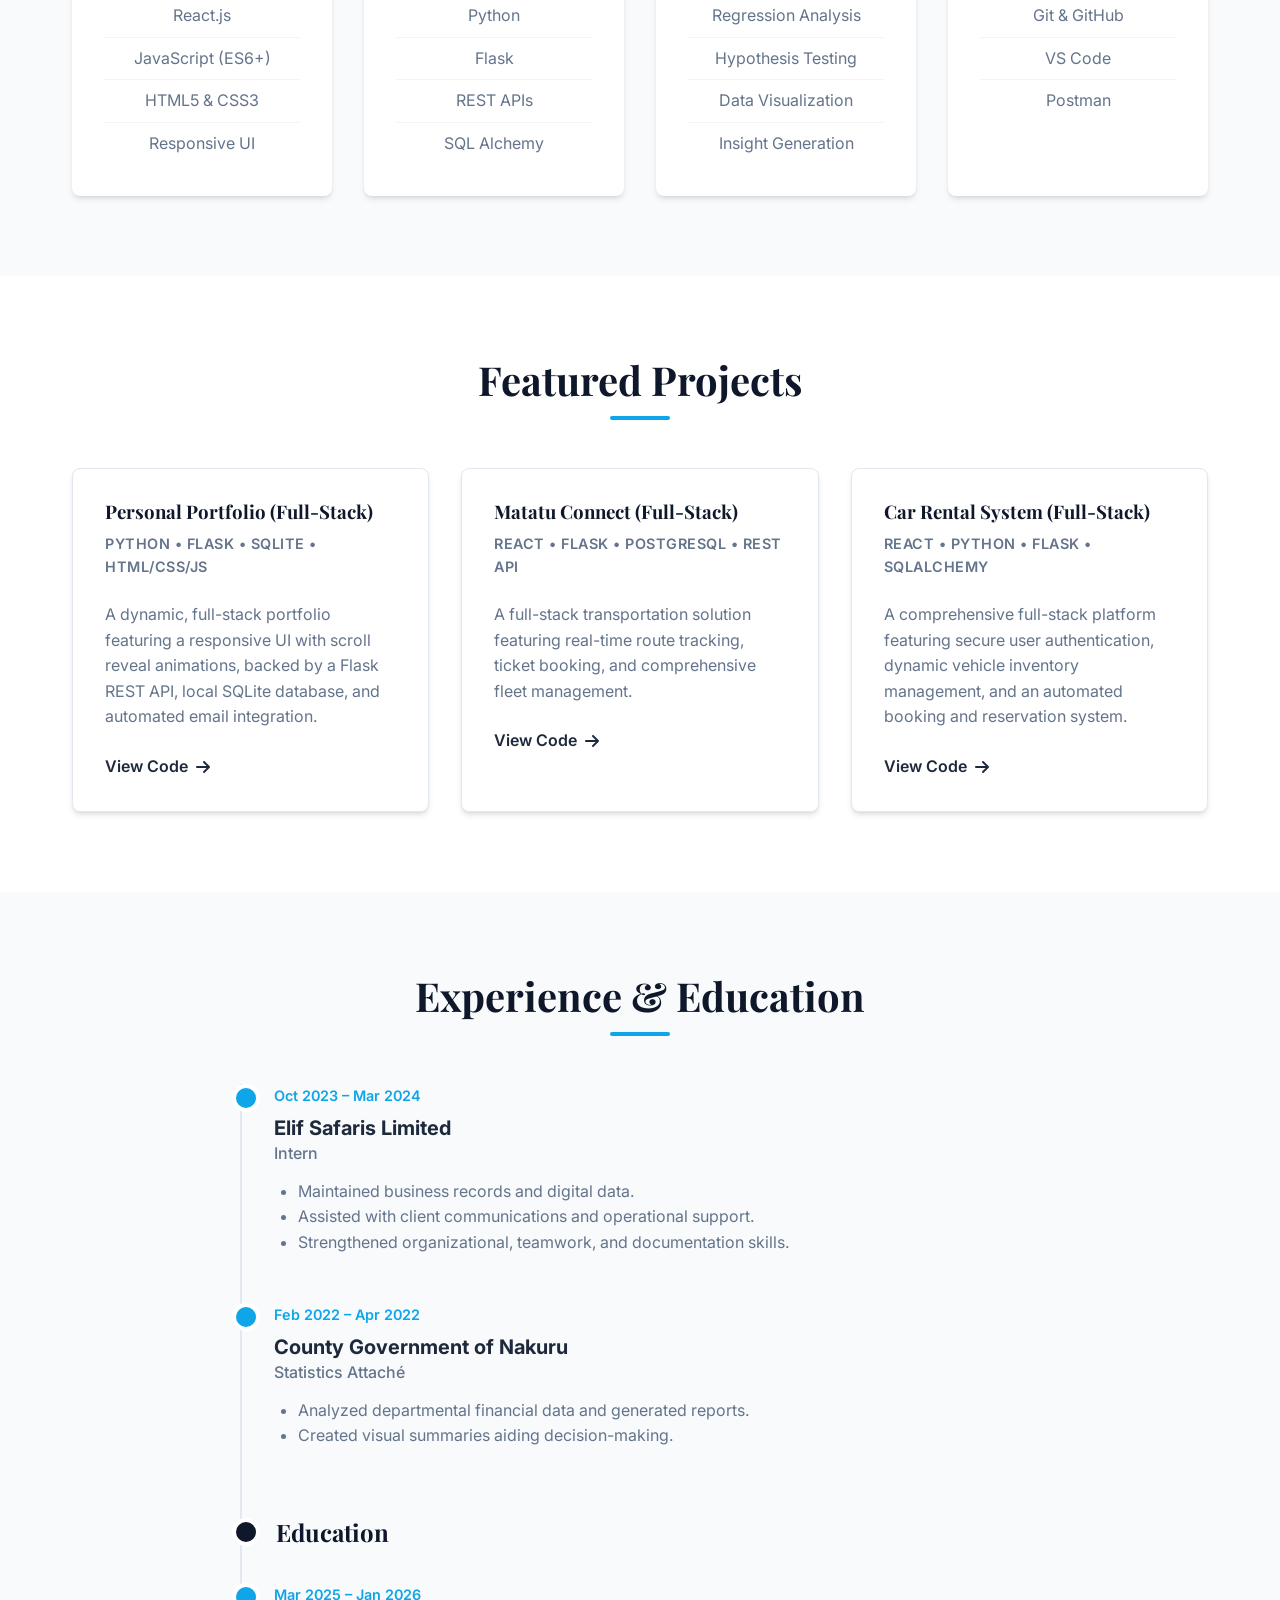
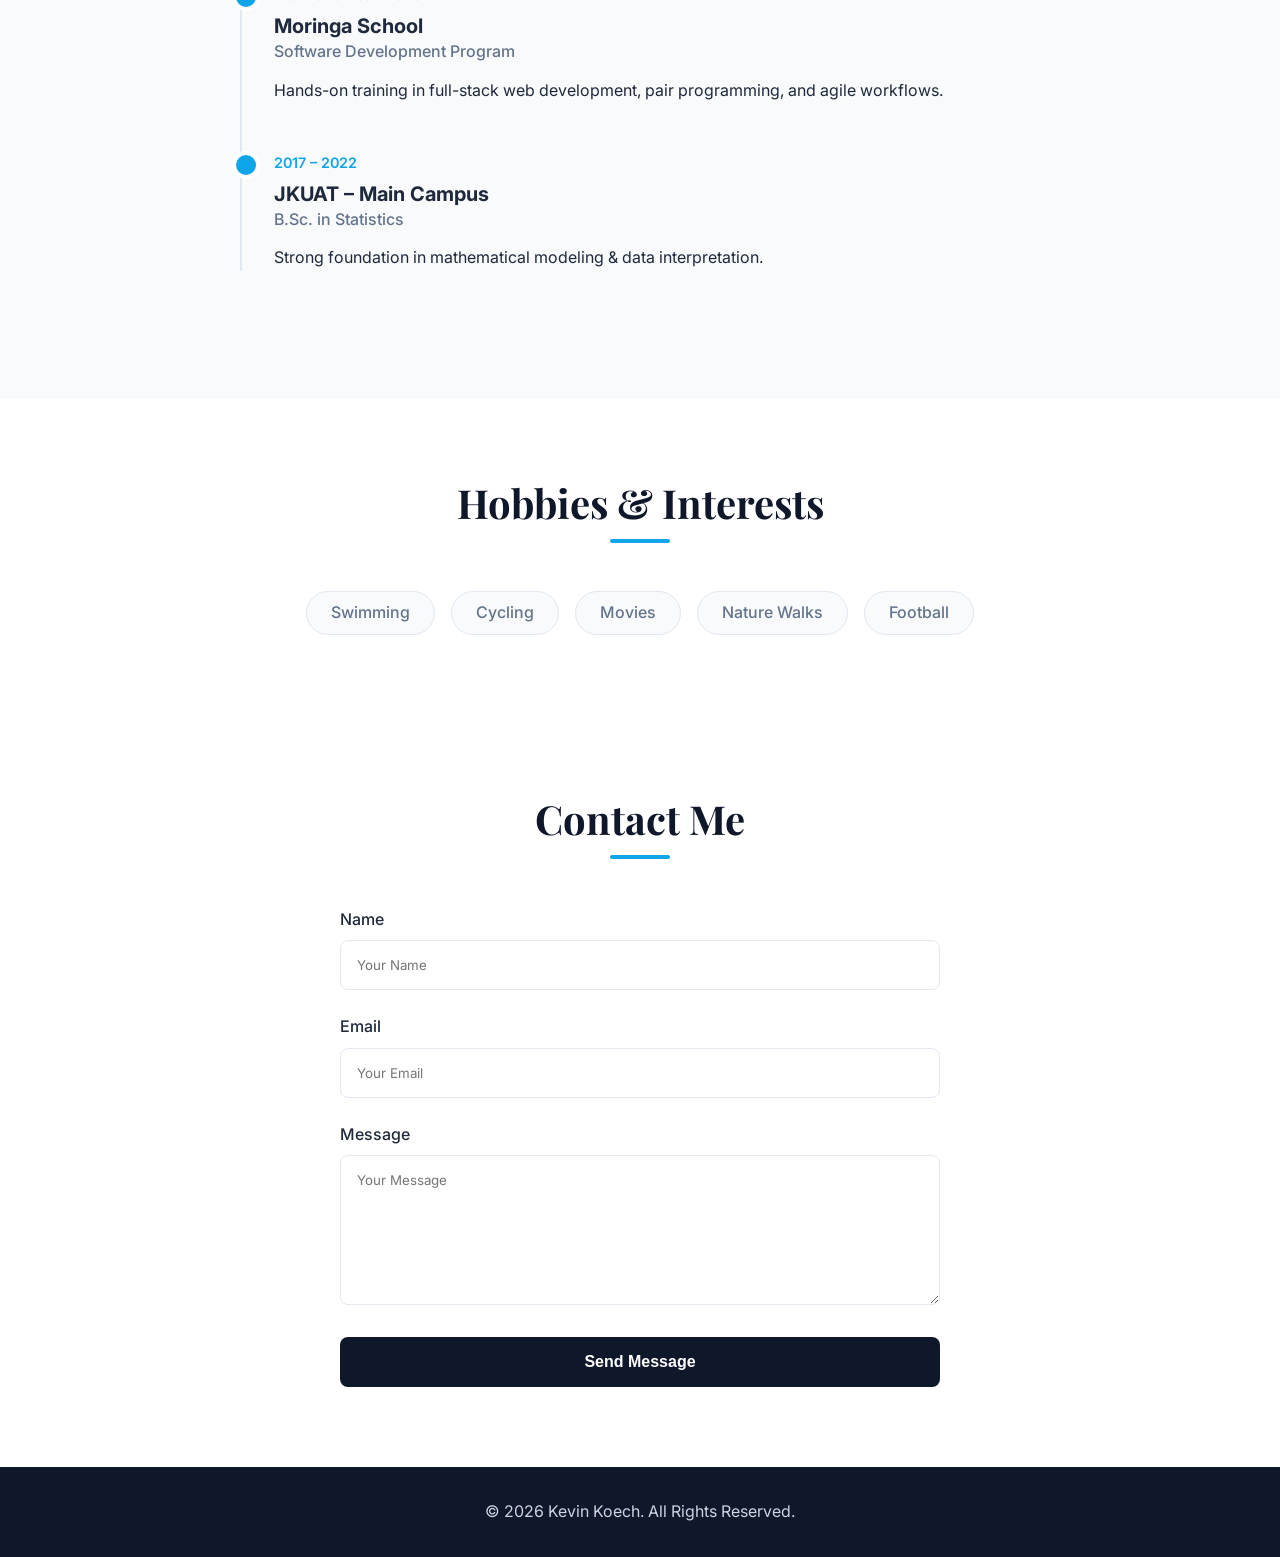
==== commit 8a33d507: "feat: implement personal portfolio landing page with professional summary, skills, and project secti" ====
--- a/frontend/index.html
+++ b/frontend/index.html
@@ -36,7 +36,7 @@
                 <p>Building data-driven digital solutions.</p>
                 <div class="social-links">
                     <a href="https://github.com/kvn-koech" target="_blank"><i class="fab fa-github"></i></a>
-                    <a href="mailto:kevinkoech007@gmail.com"><i class="fas fa-envelope"></i></a>
+                    <a href="mailto:kevinkoech007@gmail.com" target="_blank" rel="noopener noreferrer"><i class="fas fa-envelope"></i></a>
                     <!-- Add LinkedIn if available, standard placeholder for now if user didn't provide -->
                 </div>
                 <a href="#contact" class="cta-btn">Get in Touch</a>
@@ -60,6 +60,10 @@
                     <div class="detail-item">
                         <i class="fas fa-phone"></i>
                         <span>+254 713 721 669</span>
+                    </div>
+                    <div class="detail-item">
+                        <i class="fas fa-envelope"></i>
+                        <span><a href="mailto:kevinkoech007@gmail.com" style="color: inherit; text-decoration: none;">kevinkoech007@gmail.com</a></span>
                     </div>
                 </div>
             </div>
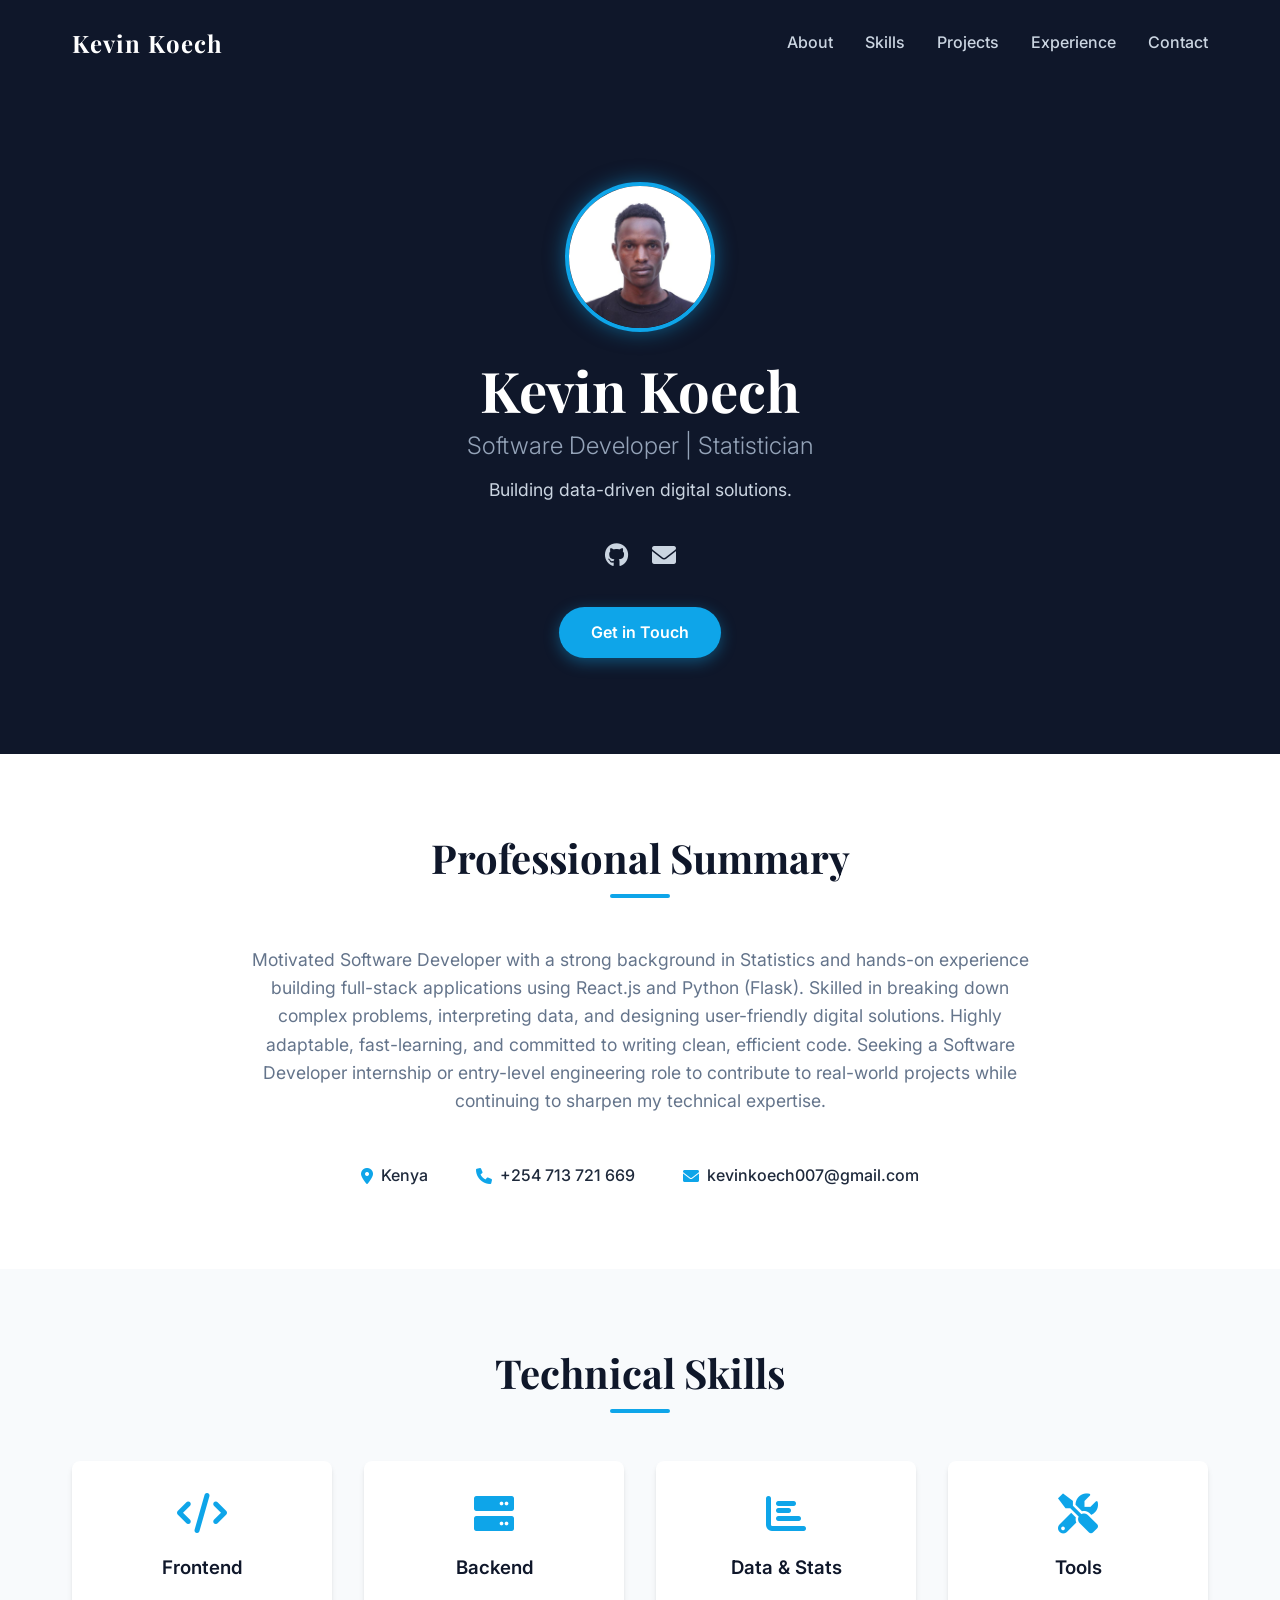
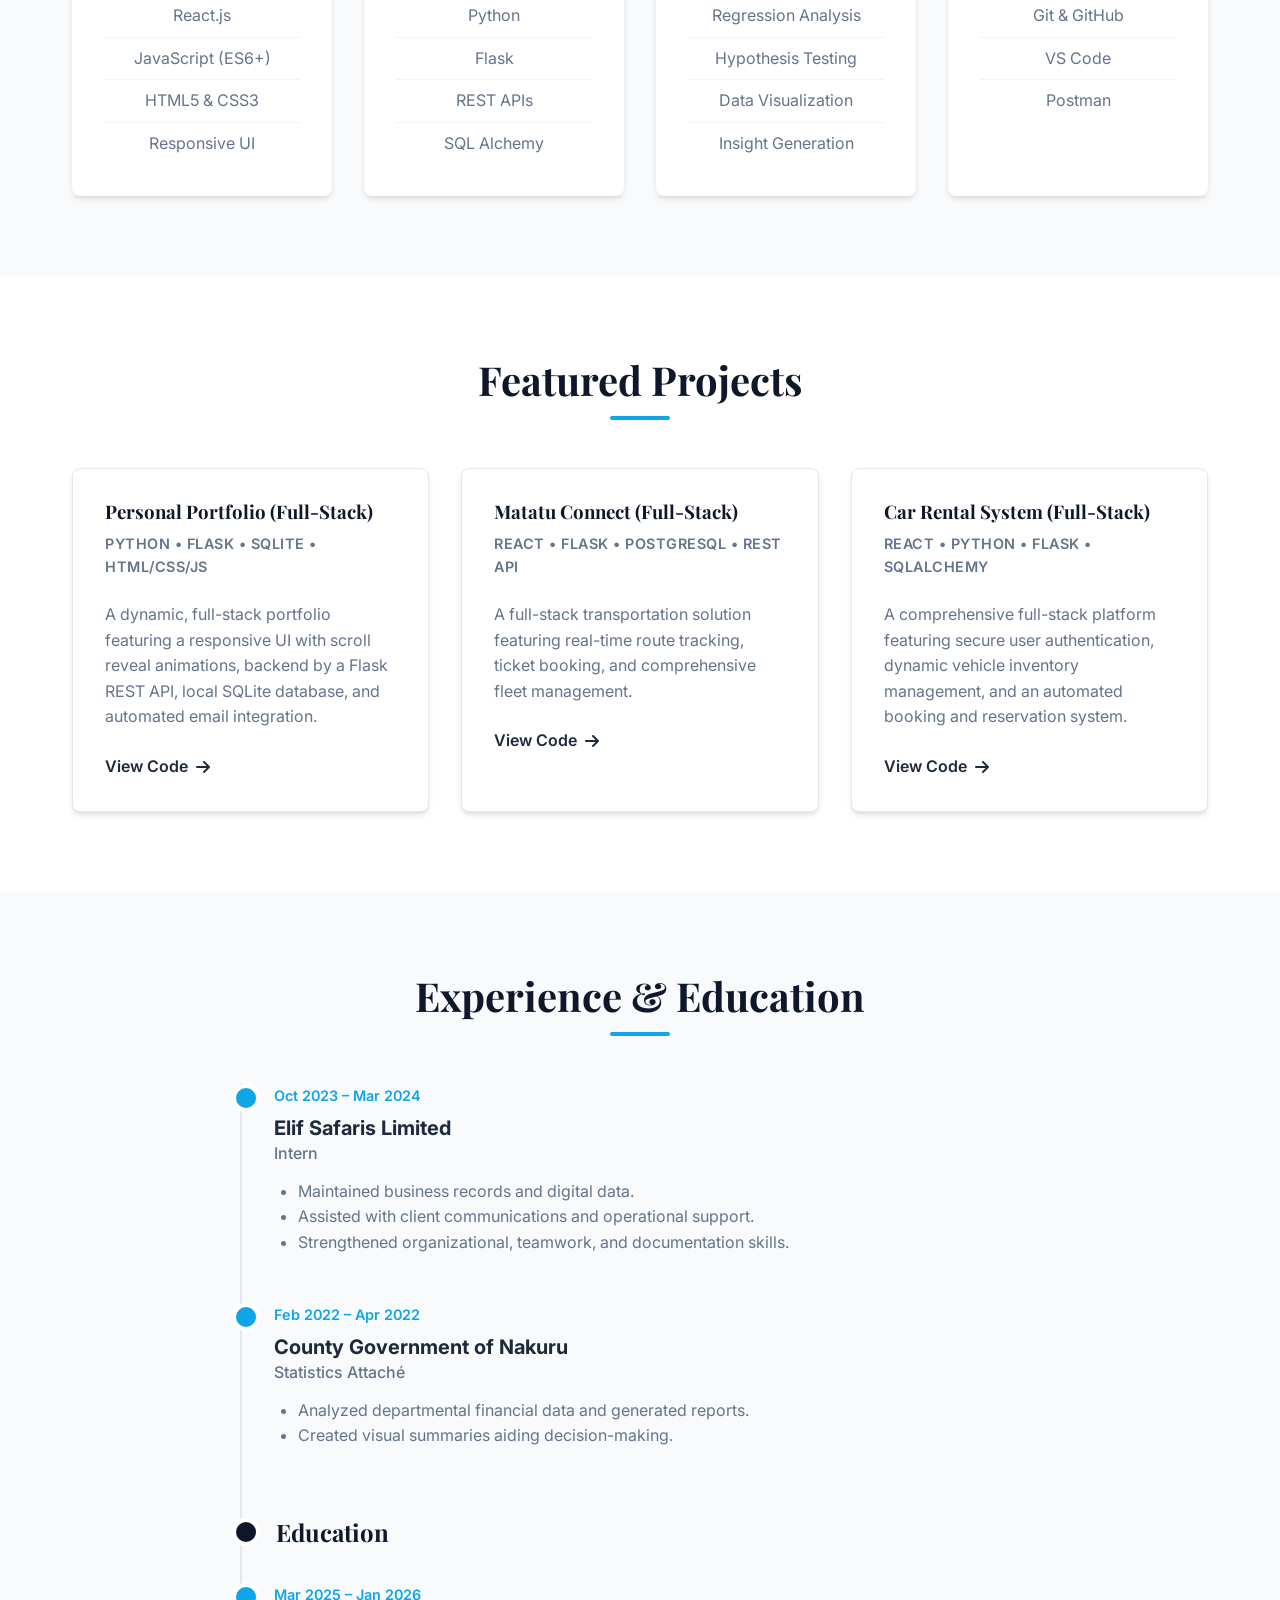
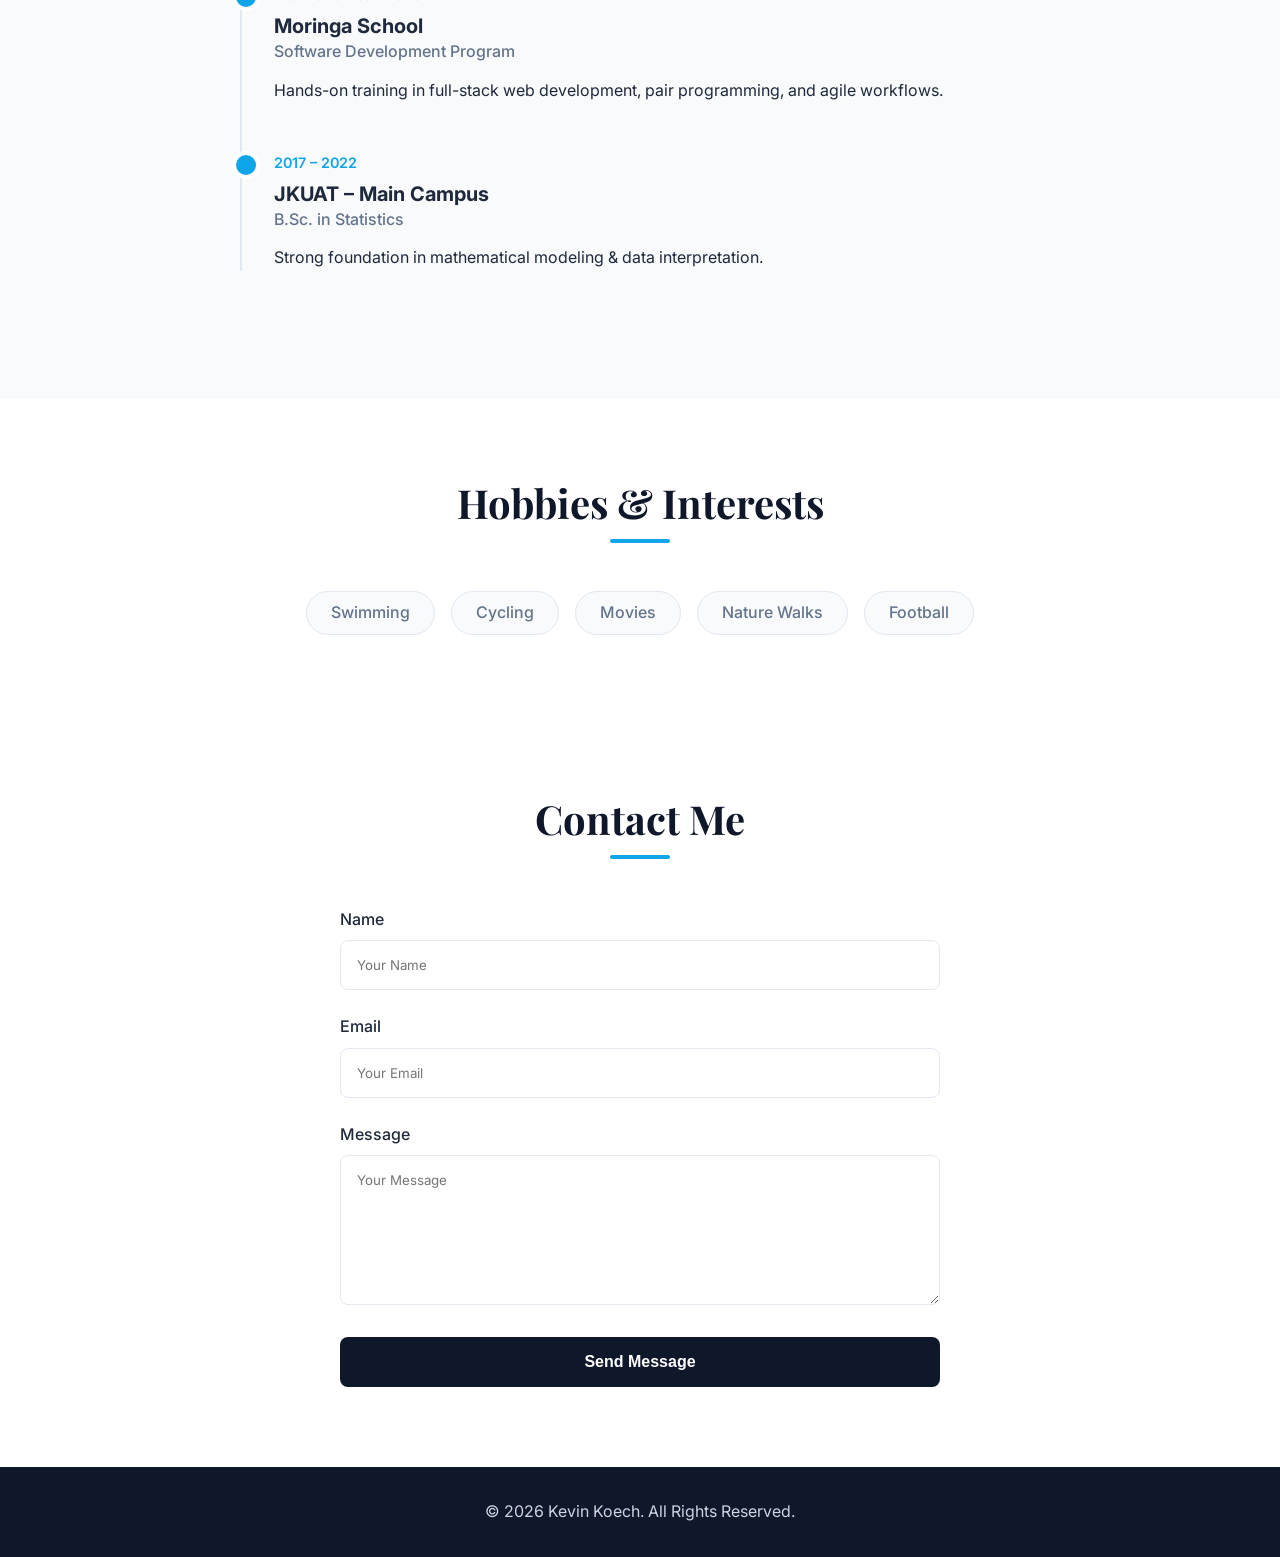
==== commit e236f969: "Fix backend spelling error in portfolio description" ====
--- a/frontend/index.html
+++ b/frontend/index.html
@@ -124,7 +124,7 @@
                         <div class="project-info">
                             <h3>Personal Portfolio (Full-Stack)</h3>
                             <p class="tech-stack">Python • Flask • SQLite • HTML/CSS/JS</p>
-                            <p>A dynamic, full-stack portfolio featuring a responsive UI with scroll reveal animations, backed by a Flask REST API, local SQLite database, and automated email integration.</p>
+                            <p>A dynamic, full-stack portfolio featuring a responsive UI with scroll reveal animations, backend by a Flask REST API, local SQLite database, and automated email integration.</p>
                             <a href="https://github.com/kvn-koech" target="_blank" class="project-link">View Code <i class="fas fa-arrow-right"></i></a>
                         </div>
                     </div>
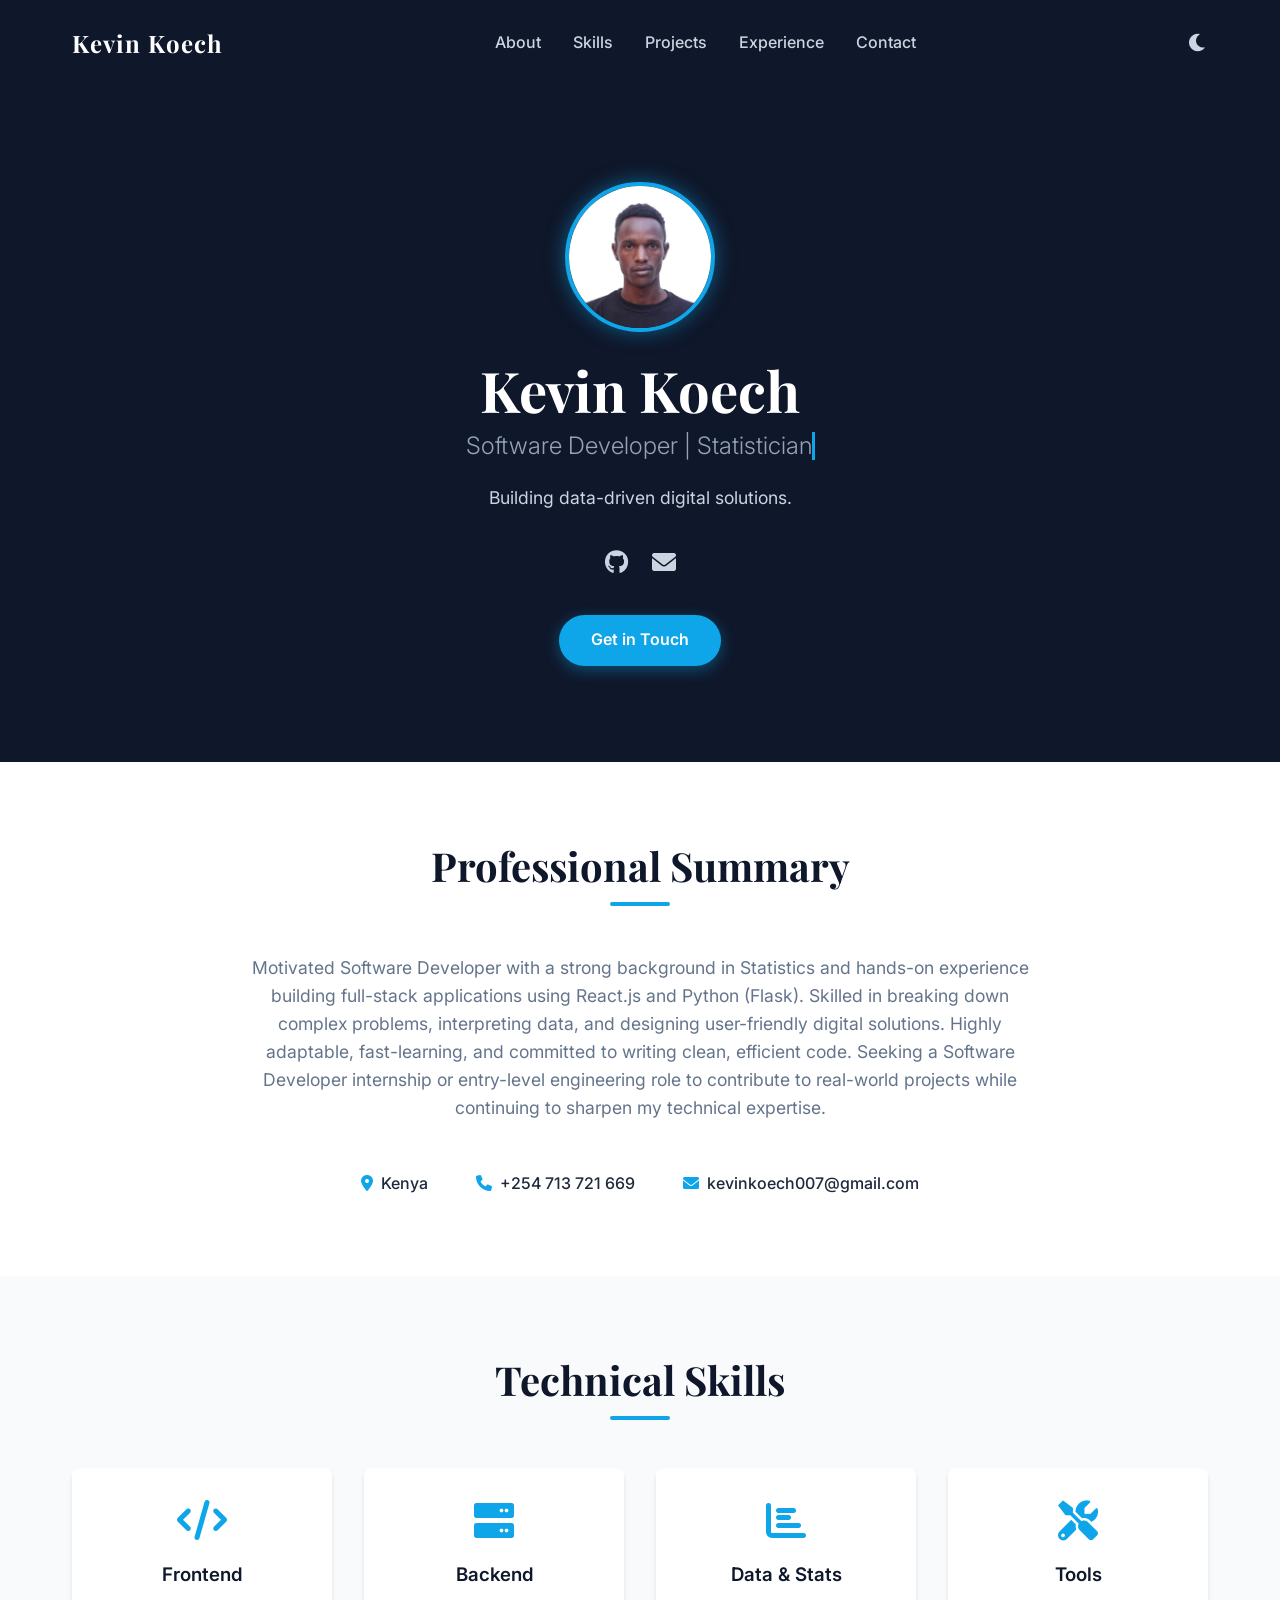
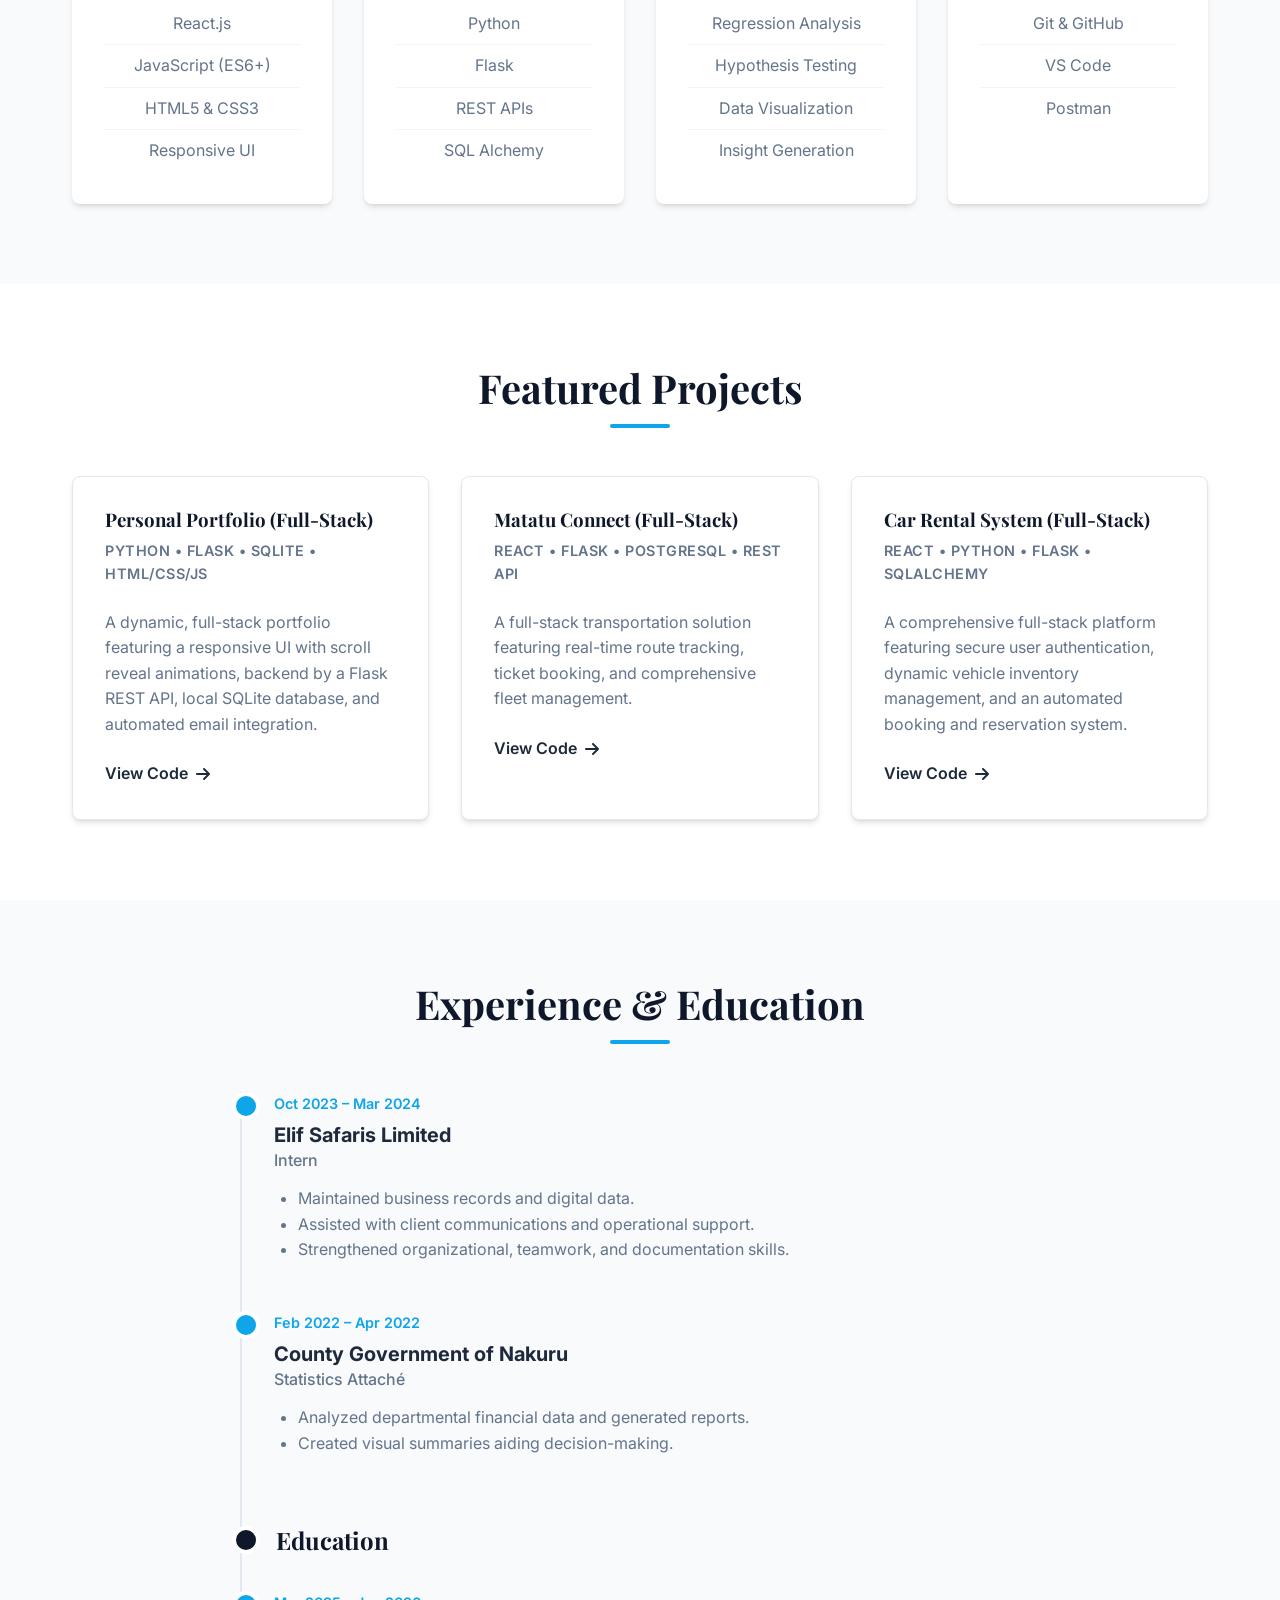
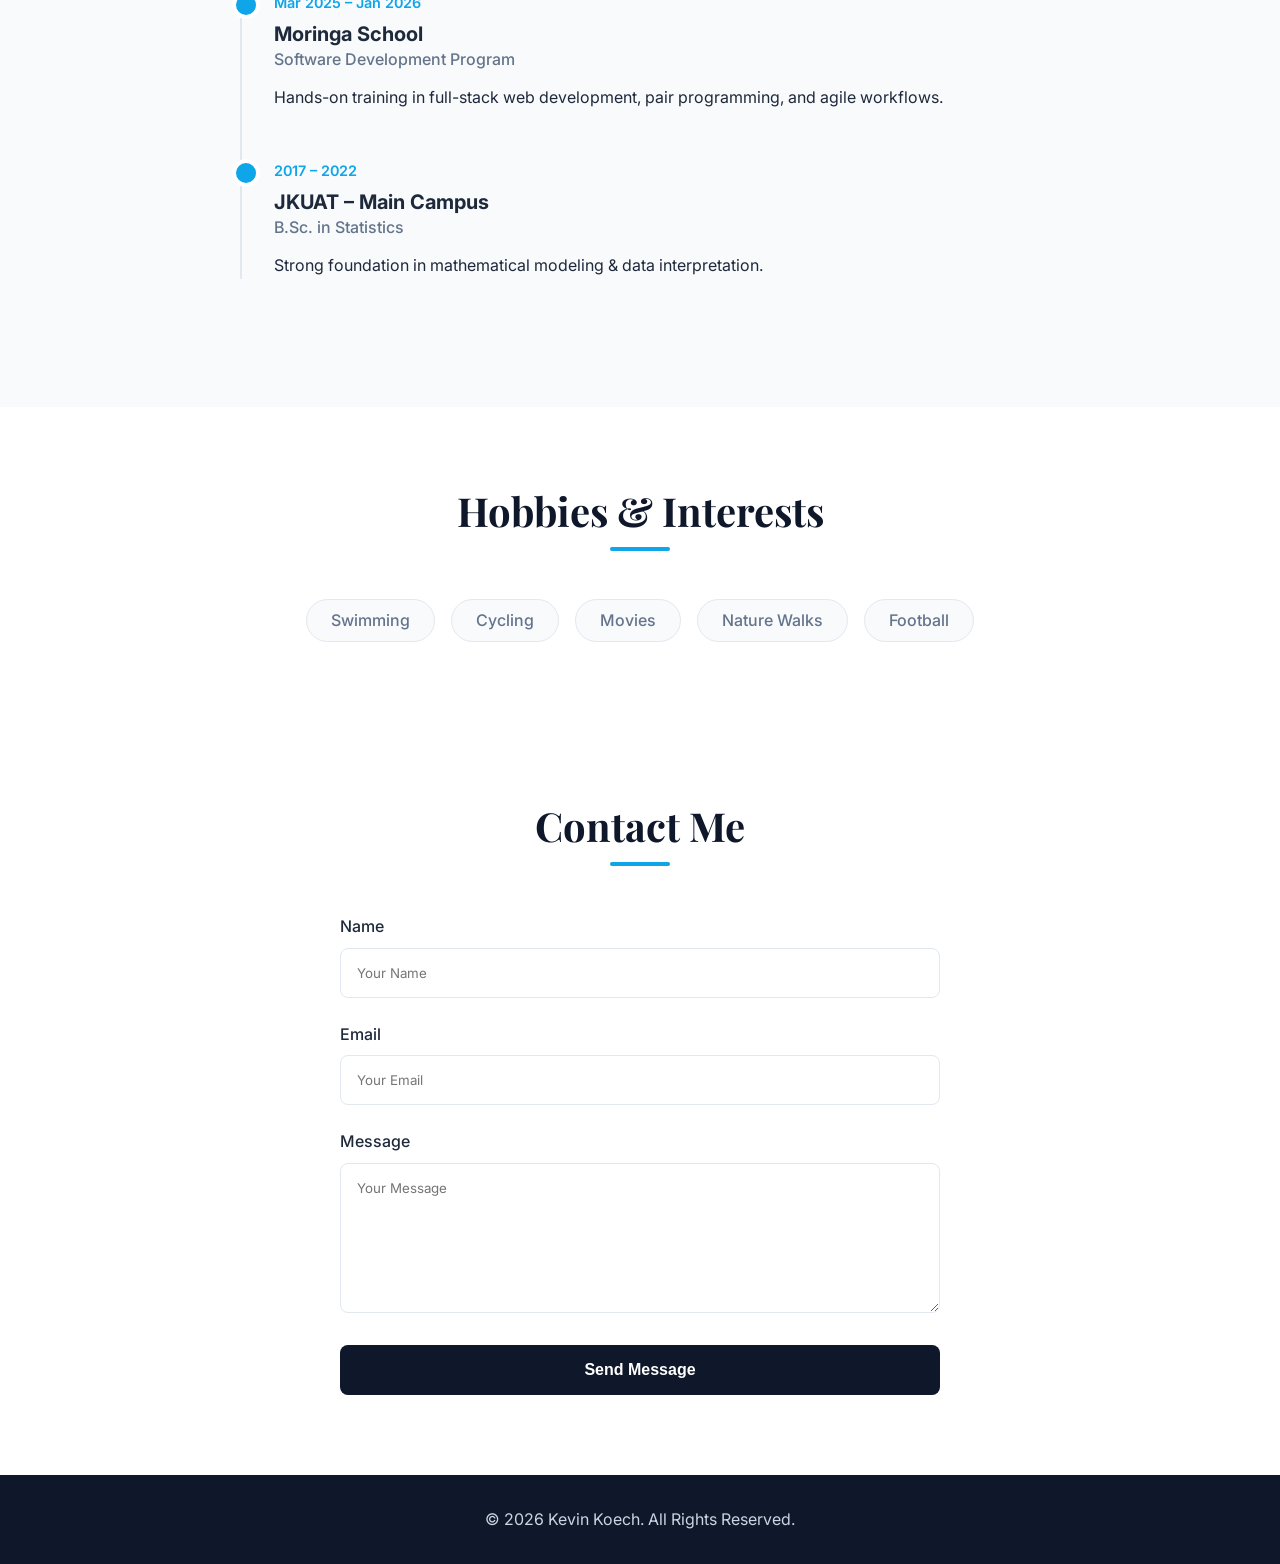
==== commit 76ad2f9b: "Implement portfolio enhancements (dark mode, toasts, async email, tests, CI)" ====
--- a/frontend/index.html
+++ b/frontend/index.html
@@ -4,8 +4,8 @@
     <meta charset="UTF-8">
     <meta name="viewport" content="width=device-width, initial-scale=1.0">
     <title>Kevin Koech | Software Developer & Statistician</title>
-    <link rel="stylesheet" href="style.css">
-    <link rel="icon" href="istockphoto-1432956286-612x612.jpg" type="image/x-jpg">
+    <link rel="stylesheet" href="css/style.css">
+    <link rel="icon" href="assets/images/favicon.jpg" type="image/x-jpg">
     <!-- Google Fonts -->
     <link rel="preconnect" href="https://fonts.googleapis.com">
     <link rel="preconnect" href="https://fonts.gstatic.com" crossorigin>
@@ -24,15 +24,18 @@
                 <li><a href="#experience">Experience</a></li>
                 <li><a href="#contact">Contact</a></li>
             </ul>
+            <button id="theme-toggle" class="theme-toggle" aria-label="Toggle dark mode">
+                <i class="fas fa-moon"></i>
+            </button>
             <div class="hamburger">
                 <i class="fas fa-bars"></i>
             </div>
         </nav>
         <div class="hero">
             <div class="hero-content">
-                <img src="WhatsApp Image 2024-10-29 at 21.34.34.jpeg" alt="Kevin Koech" class="profile-img">
+                <img src="assets/images/profile.jpeg" alt="Kevin Koech" class="profile-img">
                 <h1>Kevin Koech</h1>
-                <h2>Software Developer | Statistician</h2>
+                <h2 class="typing-text">Software Developer | Statistician</h2>
                 <p>Building data-driven digital solutions.</p>
                 <div class="social-links">
                     <a href="https://github.com/kvn-koech" target="_blank"><i class="fab fa-github"></i></a>
@@ -241,6 +244,7 @@
         </div>
     </footer>
 
-    <script src="script.js"></script>
+    <div id="toast-container" class="toast-container"></div>
+    <script src="js/script.js"></script>
 </body>
 </html>
--- a/frontend/css/style.css
+++ b/frontend/css/style.css
@@ -0,0 +1,645 @@
+/* CSS Variables for Premium Theme */
+:root {
+    --primary-color: #0f172a;    /* Slate 900 */
+    --secondary-color: #334155;  /* Slate 700 */
+    --accent-color: #0ea5e9;     /* Sky 500 */
+    --accent-hover: #0284c7;     /* Sky 600 */
+    --light-bg: #f8fafc;         /* Slate 50 */
+    --white: #ffffff;
+    --text-primary: #1e293b;     /* Slate 800 */
+    --text-secondary: #64748b;   /* Slate 500 */
+    --shadow: 0 4px 6px -1px rgb(0 0 0 / 0.1), 0 2px 4px -2px rgb(0 0 0 / 0.1);
+    --shadow-hover: 0 10px 15px -3px rgb(0 0 0 / 0.1), 0 4px 6px -4px rgb(0 0 0 / 0.1);
+    --radius: 0.5rem;
+    --transition: all 0.3s ease;
+}
+
+/* Global Reset & Typography */
+* {
+    margin: 0;
+    padding: 0;
+    box-sizing: border-box;
+}
+
+body {
+    font-family: 'Inter', sans-serif;
+    line-height: 1.6;
+    color: var(--text-primary);
+    background-color: var(--white);
+    scroll-behavior: smooth;
+}
+
+h1, h2, h3, h4 {
+    font-family: 'Playfair Display', serif;
+    color: var(--primary-color);
+    line-height: 1.2;
+}
+
+a {
+    text-decoration: none;
+    color: inherit;
+    transition: var(--transition);
+}
+
+ul {
+    list-style: none;
+}
+
+img {
+    max-width: 100%;
+    display: block;
+}
+
+/* Utilities */
+.container {
+    max-width: 1200px;
+    margin: 0 auto;
+    padding: 0 2rem;
+}
+
+.section {
+    padding: 5rem 0;
+}
+
+.section-title {
+    font-size: 2.5rem;
+    text-align: center;
+    margin-bottom: 3rem;
+    position: relative;
+    padding-bottom: 1rem;
+}
+
+.section-title::after {
+    content: '';
+    position: absolute;
+    bottom: 0;
+    left: 50%;
+    transform: translateX(-50%);
+    width: 60px;
+    height: 4px;
+    background-color: var(--accent-color);
+    border-radius: 2px;
+}
+
+.bg-light {
+    background-color: var(--light-bg);
+}
+
+/* Header & Navbar */
+header {
+    background-color: var(--primary-color);
+    color: var(--white);
+    position: relative;
+}
+
+.navbar {
+    display: flex;
+    justify-content: space-between;
+    align-items: center;
+    padding: 1.5rem 2rem;
+    max-width: 1200px;
+    margin: 0 auto;
+}
+
+.logo {
+    font-family: 'Playfair Display', serif;
+    font-size: 1.5rem;
+    font-weight: 700;
+    letter-spacing: 1px;
+}
+
+.nav-links {
+    display: flex;
+    gap: 2rem;
+}
+
+.nav-links a {
+    color: #cbd5e1; /* Slate 300 */
+    font-weight: 500;
+    position: relative;
+}
+
+.nav-links a:hover {
+    color: var(--white);
+}
+
+.nav-links a::after {
+    content: '';
+    position: absolute;
+    width: 0;
+    height: 2px;
+    bottom: -5px;
+    left: 0;
+    background-color: var(--accent-color);
+    transition: var(--transition);
+}
+
+.nav-links a:hover::after {
+    width: 100%;
+}
+
+.hamburger {
+    display: none;
+    cursor: pointer;
+    font-size: 1.5rem;
+}
+
+/* Hero Section */
+.hero {
+    display: flex;
+    justify-content: center;
+    align-items: center;
+    text-align: center;
+    padding: 6rem 1rem;
+    background: linear-gradient(rgba(15, 23, 42, 0.9), rgba(15, 23, 42, 0.9)), url('https://images.unsplash.com/photo-1451187580459-43490279c0fa?auto=format&fit=crop&q=80') center/cover no-repeat;
+}
+
+.profile-img {
+    width: 150px;
+    height: 150px;
+    border-radius: 50%;
+    border: 4px solid var(--accent-color);
+    object-fit: cover;
+    margin: 0 auto 1.5rem;
+    box-shadow: 0 0 20px rgba(14, 165, 233, 0.5);
+}
+
+.hero h1 {
+    font-size: 3.5rem;
+    margin-bottom: 0.5rem;
+    color: var(--white);
+}
+
+.hero h2 {
+    font-family: 'Inter', sans-serif;
+    font-size: 1.5rem;
+    font-weight: 300;
+    color: #94a3b8; /* Slate 400 */
+    margin-bottom: 1rem;
+}
+
+.hero p {
+    font-size: 1.1rem;
+    color: #cbd5e1;
+    margin-bottom: 2rem;
+}
+
+.social-links {
+    display: flex;
+    justify-content: center;
+    gap: 1.5rem;
+    margin-bottom: 2rem;
+}
+
+.social-links a {
+    font-size: 1.5rem;
+    color: #cbd5e1;
+}
+
+.social-links a:hover {
+    color: var(--accent-color);
+    transform: translateY(-3px);
+}
+
+.cta-btn {
+    display: inline-block;
+    padding: 0.8rem 2rem;
+    background-color: var(--accent-color);
+    color: var(--white);
+    border-radius: 50px;
+    font-weight: 600;
+    box-shadow: 0 4px 15px rgba(14, 165, 233, 0.4);
+}
+
+.cta-btn:hover {
+    background-color: var(--accent-hover);
+    transform: translateY(-2px);
+    box-shadow: 0 6px 20px rgba(14, 165, 233, 0.6);
+}
+
+/* About Section */
+.summary-text {
+    font-size: 1.1rem;
+    text-align: center;
+    max-width: 800px;
+    margin: 0 auto 3rem;
+    color: var(--text-secondary);
+}
+
+.personal-details {
+    display: flex;
+    justify-content: center;
+    gap: 3rem;
+    color: var(--text-primary);
+    font-weight: 500;
+}
+
+.detail-item {
+    display: flex;
+    align-items: center;
+    gap: 0.5rem;
+}
+
+.detail-item i {
+    color: var(--accent-color);
+}
+
+/* Skills Grid */
+.skills-grid {
+    display: grid;
+    grid-template-columns: repeat(auto-fit, minmax(250px, 1fr));
+    gap: 2rem;
+}
+
+.skill-card {
+    background-color: var(--white);
+    padding: 2rem;
+    border-radius: var(--radius);
+    box-shadow: var(--shadow);
+    text-align: center;
+    transition: var(--transition);
+}
+
+.skill-card:hover {
+    transform: translateY(-5px);
+    box-shadow: var(--shadow-hover);
+}
+
+.skill-card i {
+    font-size: 2.5rem;
+    color: var(--accent-color);
+    margin-bottom: 1.5rem;
+}
+
+.skill-card h3 {
+    margin-bottom: 1rem;
+    font-family: 'Inter', sans-serif;
+    font-weight: 600;
+}
+
+.skill-card ul li {
+    padding: 0.5rem 0;
+    color: var(--text-secondary);
+    border-bottom: 1px solid #f1f5f9;
+}
+
+.skill-card ul li:last-child {
+    border-bottom: none;
+}
+
+/* Projects Grid */
+.projects-grid {
+    display: grid;
+    grid-template-columns: repeat(auto-fit, minmax(300px, 1fr));
+    gap: 2rem;
+}
+
+.project-card {
+    background-color: var(--white);
+    border-radius: var(--radius);
+    overflow: hidden;
+    box-shadow: var(--shadow);
+    border: 1px solid #e2e8f0;
+    transition: var(--transition);
+}
+
+.project-card:hover {
+    transform: translateY(-5px);
+    box-shadow: var(--shadow-hover);
+    border-color: var(--accent-color);
+}
+
+.project-info {
+    padding: 2rem;
+}
+
+.project-info h3 {
+    margin-bottom: 0.5rem;
+    font-family: 'Playfair Display', serif;
+}
+
+.tech-stack {
+    color: var(--accent-color);
+    font-size: 0.9rem;
+    font-weight: 600;
+    margin-bottom: 1rem;
+    text-transform: uppercase;
+    letter-spacing: 0.5px;
+}
+
+.project-info p {
+    color: var(--text-secondary);
+    margin-bottom: 1.5rem;
+}
+
+.project-link {
+    display: inline-flex;
+    align-items: center;
+    gap: 0.5rem;
+    color: var(--text-primary);
+    font-weight: 600;
+}
+
+.project-link:hover {
+    color: var(--accent-color);
+}
+
+/* Timeline (Experience & Education) */
+.timeline {
+    max-width: 800px;
+    margin: 0 auto;
+    position: relative;
+    padding-left: 2rem;
+    border-left: 2px solid #e2e8f0;
+}
+
+.timeline-item {
+    margin-bottom: 3rem;
+    position: relative;
+}
+
+.timeline-item::before {
+    content: '';
+    position: absolute;
+    width: 20px;
+    height: 20px;
+    background-color: var(--accent-color);
+    border-radius: 50%;
+    left: -2.6rem;
+    top: 0;
+    border: 4px solid var(--white);
+}
+
+.timeline-date {
+    font-size: 0.9rem;
+    color: var(--accent-color);
+    font-weight: 600;
+    margin-bottom: 0.5rem;
+}
+
+.timeline-content h3 {
+    font-size: 1.25rem;
+    margin-bottom: 0.25rem;
+    font-family: 'Inter', sans-serif;
+    color: var(--text-primary);
+}
+
+.timeline-content h4 {
+    font-size: 1rem;
+    color: var(--text-secondary);
+    font-family: 'Inter', sans-serif;
+    margin-bottom: 1rem;
+    font-weight: 500;
+}
+
+.timeline-content ul {
+    list-style: disc;
+    padding-left: 1.5rem;
+    color: var(--text-secondary);
+}
+
+.timeline-divider {
+    font-size: 1.5rem;
+    font-family: 'Playfair Display', serif;
+    font-weight: 700;
+    color: var(--primary-color);
+    margin: 4rem 0 2rem -2.6rem;
+    display: flex;
+    align-items: center;
+    gap: 1rem;
+}
+
+.timeline-divider::before {
+    content: '';
+    display: block;
+    width: 20px;
+    height: 20px;
+    background-color: var(--primary-color);
+    border-radius: 50%;
+    border: 4px solid var(--white);
+}
+
+/* Hobbies */
+.hobbies-container {
+    display: flex;
+    justify-content: center;
+    flex-wrap: wrap;
+    gap: 1rem;
+}
+
+.hobby-tag {
+    background-color: var(--light-bg);
+    padding: 0.5rem 1.5rem;
+    border-radius: 50px;
+    color: var(--text-secondary);
+    font-weight: 500;
+    border: 1px solid #e2e8f0;
+    transition: var(--transition);
+}
+
+.hobby-tag:hover {
+    background-color: var(--accent-color);
+    color: var(--white);
+    border-color: var(--accent-color);
+}
+
+/* Contact Form */
+.contact-section {
+    background-color: var(--white);
+}
+
+#contact-form {
+    max-width: 600px;
+    margin: 0 auto;
+}
+
+.form-group {
+    margin-bottom: 1.5rem;
+}
+
+.form-group label {
+    display: block;
+    margin-bottom: 0.5rem;
+    color: var(--text-primary);
+    font-weight: 500;
+}
+
+.form-group input,
+.form-group textarea {
+    width: 100%;
+    padding: 1rem;
+    border: 1px solid #e2e8f0;
+    border-radius: var(--radius);
+    font-family: 'Inter', sans-serif;
+    transition: var(--transition);
+}
+
+.form-group textarea {
+    height: 150px;
+    resize: vertical;
+}
+
+.form-group input:focus,
+.form-group textarea:focus {
+    outline: none;
+    border-color: var(--accent-color);
+    box-shadow: 0 0 0 3px rgba(14, 165, 233, 0.1);
+}
+
+.submit-btn {
+    width: 100%;
+    padding: 1rem;
+    background-color: var(--primary-color);
+    color: var(--white);
+    border: none;
+    border-radius: var(--radius);
+    font-size: 1rem;
+    font-weight: 600;
+    cursor: pointer;
+    transition: var(--transition);
+}
+
+.submit-btn:hover {
+    background-color: var(--secondary-color);
+}
+
+/* Footer */
+footer {
+    background-color: var(--primary-color);
+    color: #cbd5e1;
+    text-align: center;
+    padding: 2rem 0;
+}
+
+/* Responsive */
+@media (max-width: 768px) {
+    .nav-links {
+        display: none;
+        flex-direction: column;
+        position: absolute;
+        top: 100%;
+        left: 0;
+        width: 100%;
+        background-color: var(--primary-color);
+        padding: 1rem 0;
+        text-align: center;
+    }
+    
+    .nav-links.active {
+        display: flex;
+    }
+    
+    .hamburger {
+        display: block;
+    }
+    
+    .hero h1 {
+        font-size: 2.5rem;
+    }
+    
+    .timeline {
+        padding-left: 1.5rem;
+    }
+    
+    .timeline-item::before {
+        left: -1.9rem;
+        width: 12px;
+        height: 12px;
+        border-width: 2px;
+    }
+    
+    .timeline-divider {
+        margin-left: -1.9rem;
+    }
+    
+    .personal-details {
+        flex-direction: column;
+        align-items: center;
+        gap: 1rem;
+    }
+}
+
+/* Dark Mode variables */
+body.dark {
+    --primary-color: #f8fafc;
+    --secondary-color: #cbd5e1;
+    --accent-color: #38bdf8;
+    --accent-hover: #7dd3fc;
+    --light-bg: #1e293b;
+    --white: #0f172a;
+    --text-primary: #f8fafc;
+    --text-secondary: #94a3b8;
+    --shadow: 0 4px 6px -1px rgba(0, 0, 0, 0.5), 0 2px 4px -2px rgba(0, 0, 0, 0.5);
+    --shadow-hover: 0 10px 15px -3px rgba(0, 0, 0, 0.5), 0 4px 6px -4px rgba(0, 0, 0, 0.5);
+}
+
+body.dark .project-card, body.dark .skill-card, body.dark .hobby-tag, body.dark input, body.dark textarea {
+    border-color: #334155;
+}
+
+body.dark .skill-card ul li {
+    border-bottom-color: #334155;
+}
+
+/* Theme Toggle Button */
+.theme-toggle {
+    background: none;
+    border: none;
+    color: #cbd5e1;
+    font-size: 1.25rem;
+    cursor: pointer;
+    transition: var(--transition);
+}
+.theme-toggle:hover {
+    color: var(--white);
+}
+
+/* Toast Notifications */
+.toast-container {
+    position: fixed;
+    bottom: 2rem;
+    right: 2rem;
+    z-index: 1000;
+    display: flex;
+    flex-direction: column;
+    gap: 1rem;
+}
+.toast {
+    background-color: var(--white);
+    color: var(--text-primary);
+    padding: 1rem 1.5rem;
+    border-radius: var(--radius);
+    box-shadow: var(--shadow-hover);
+    display: flex;
+    align-items: center;
+    gap: 0.5rem;
+    transform: translateX(120%);
+    opacity: 0;
+    transition: transform 0.3s ease, opacity 0.3s ease;
+    border-left: 4px solid var(--accent-color);
+}
+.toast.show {
+    transform: translateX(0);
+    opacity: 1;
+}
+.toast.error {
+    border-left-color: #ef4444; /* red */
+}
+
+/* Typing Animation */
+.typing-text {
+    display: inline-block;
+    overflow: hidden;
+    white-space: nowrap;
+    border-right: 3px solid var(--accent-color);
+    margin: 0 auto;
+    animation: typing 3.5s steps(40, end), blink-caret .75s step-end infinite;
+}
+@keyframes typing {
+    from { width: 0 }
+    to { width: 100% }
+}
+@keyframes blink-caret {
+    from, to { border-color: transparent }
+    50% { border-color: var(--accent-color); }
+}
